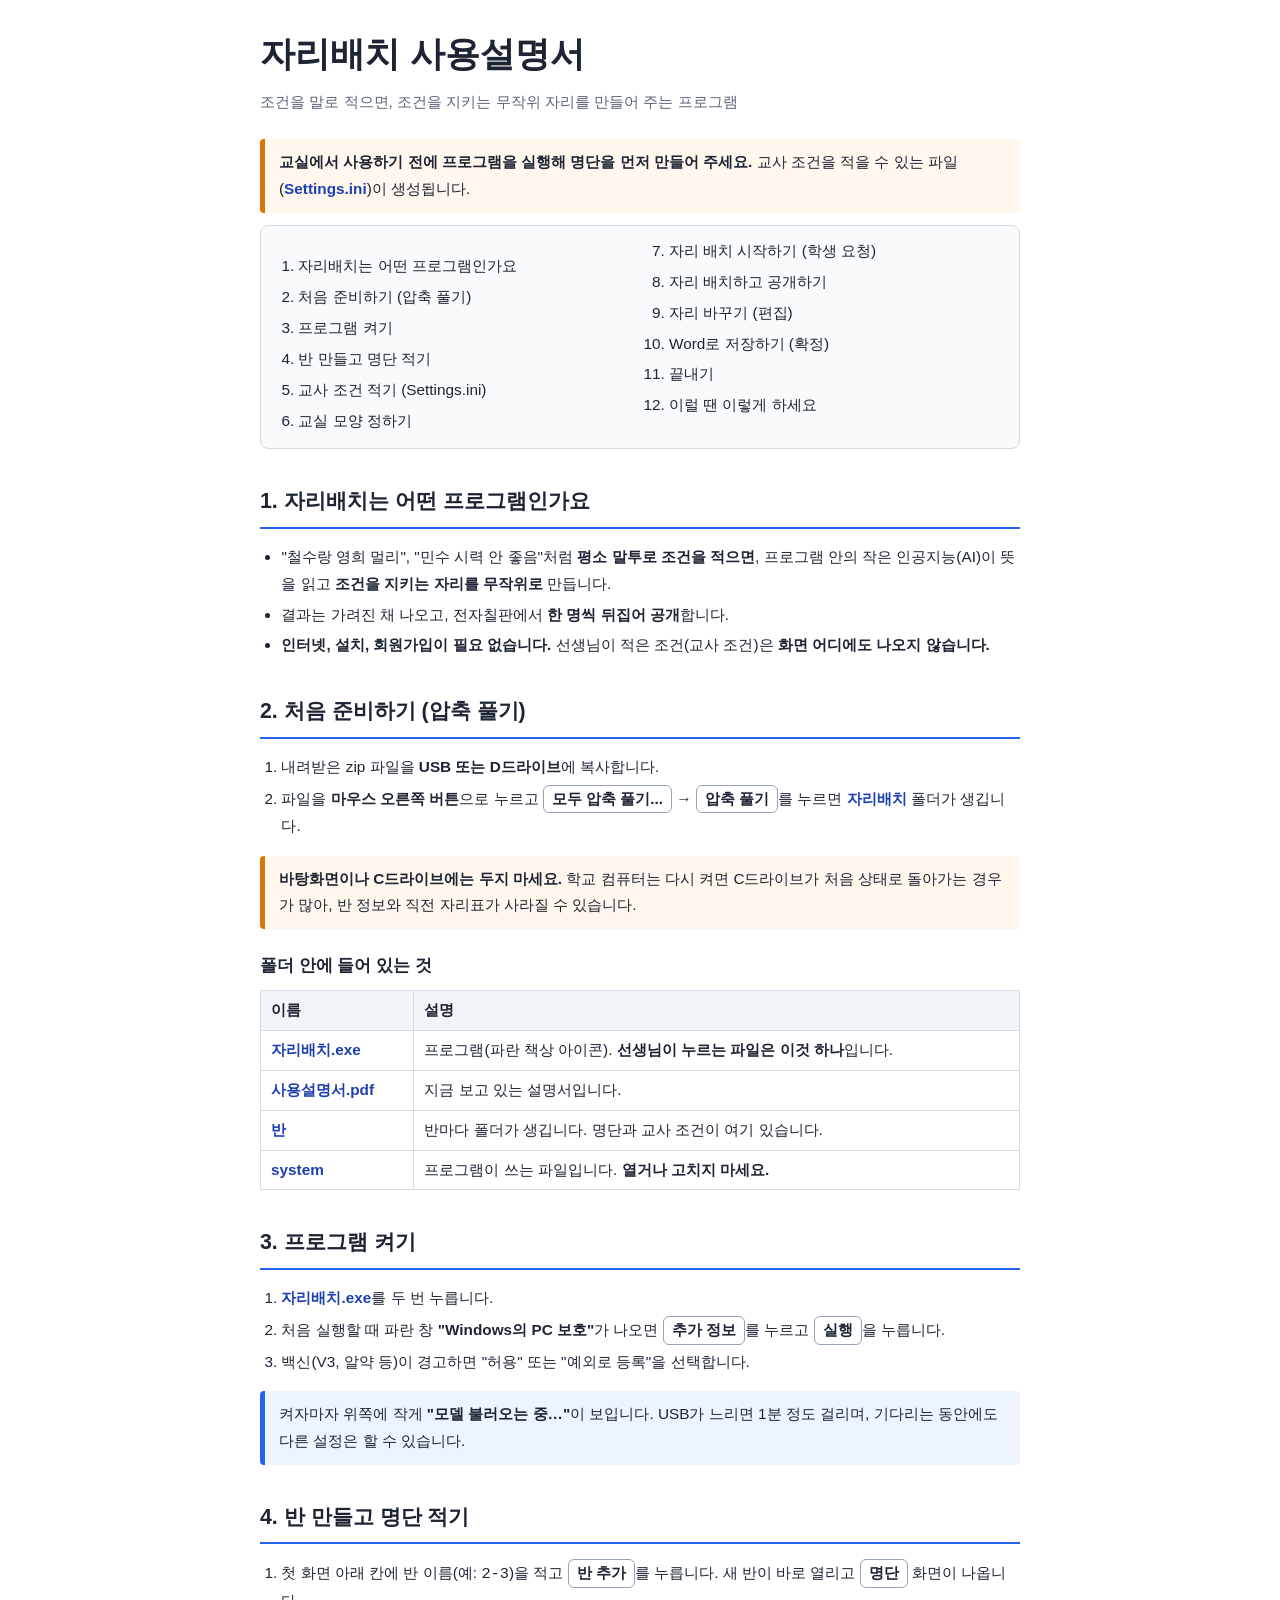
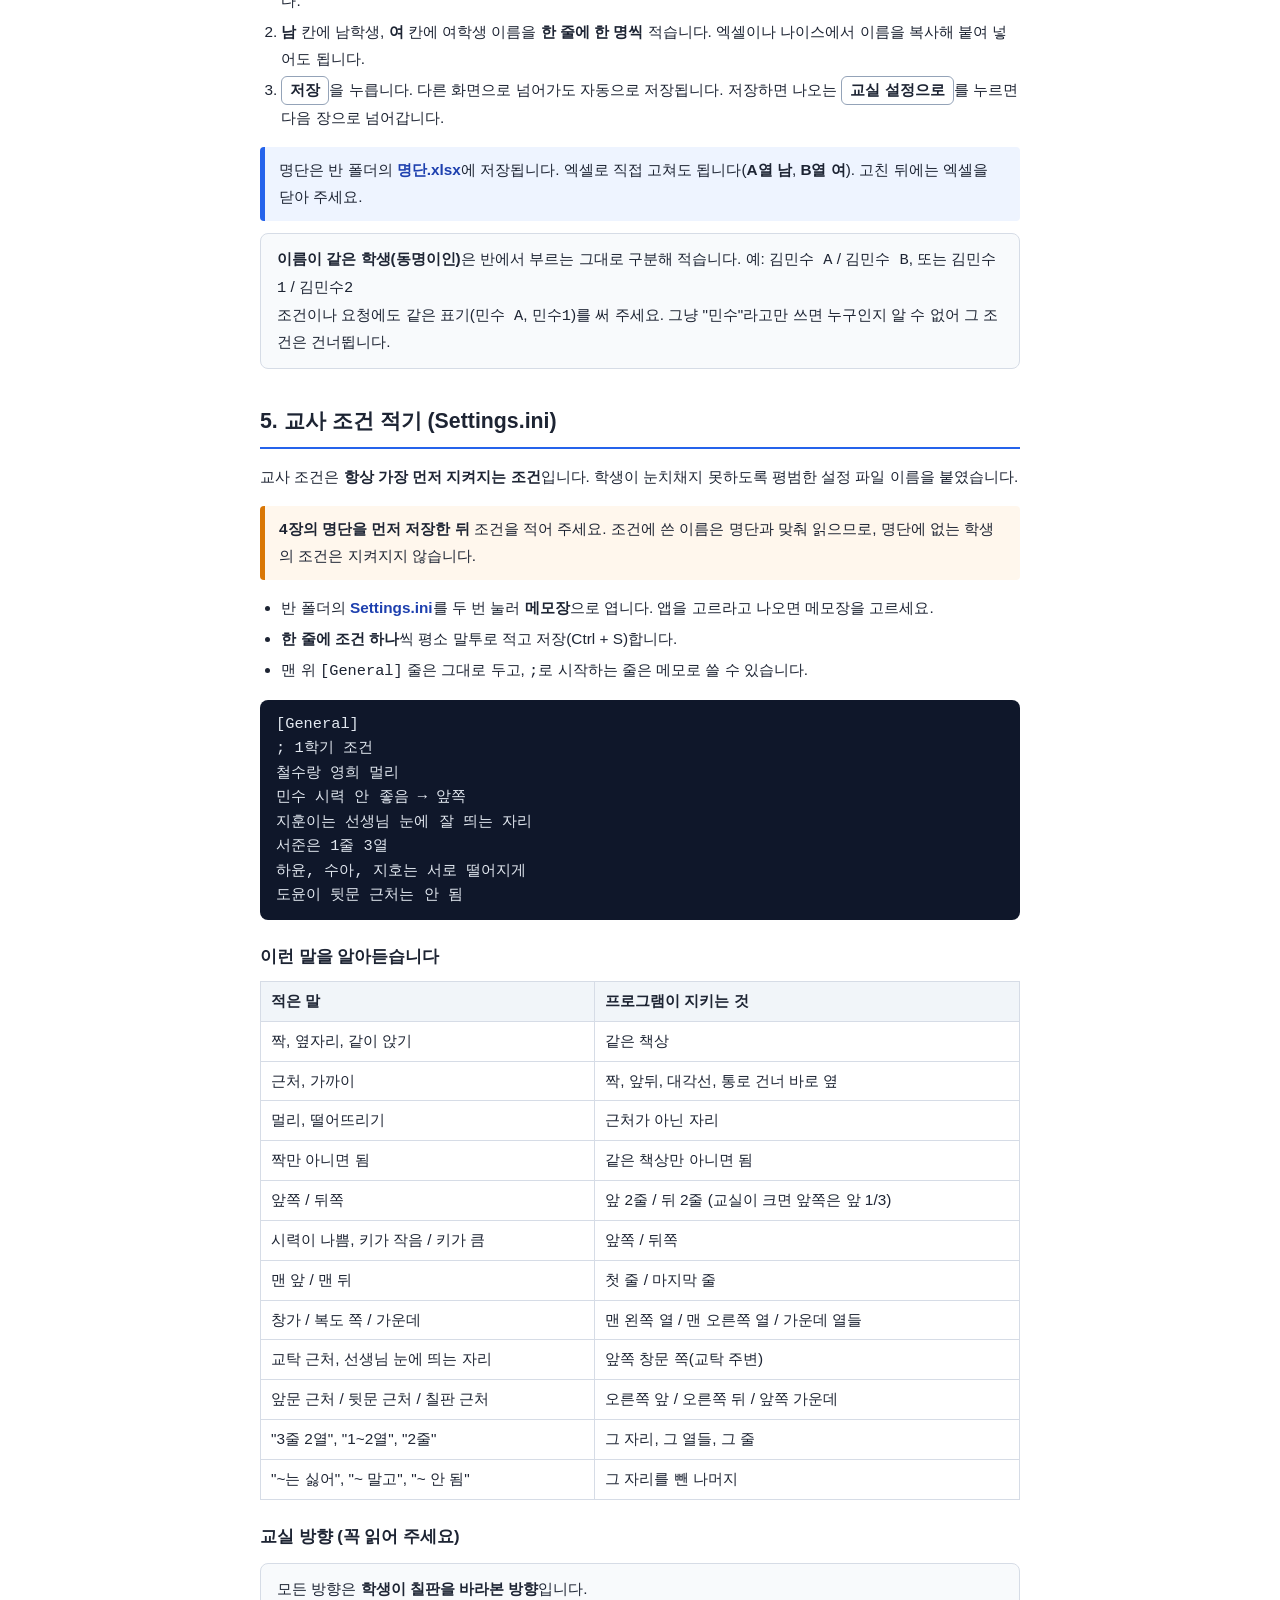
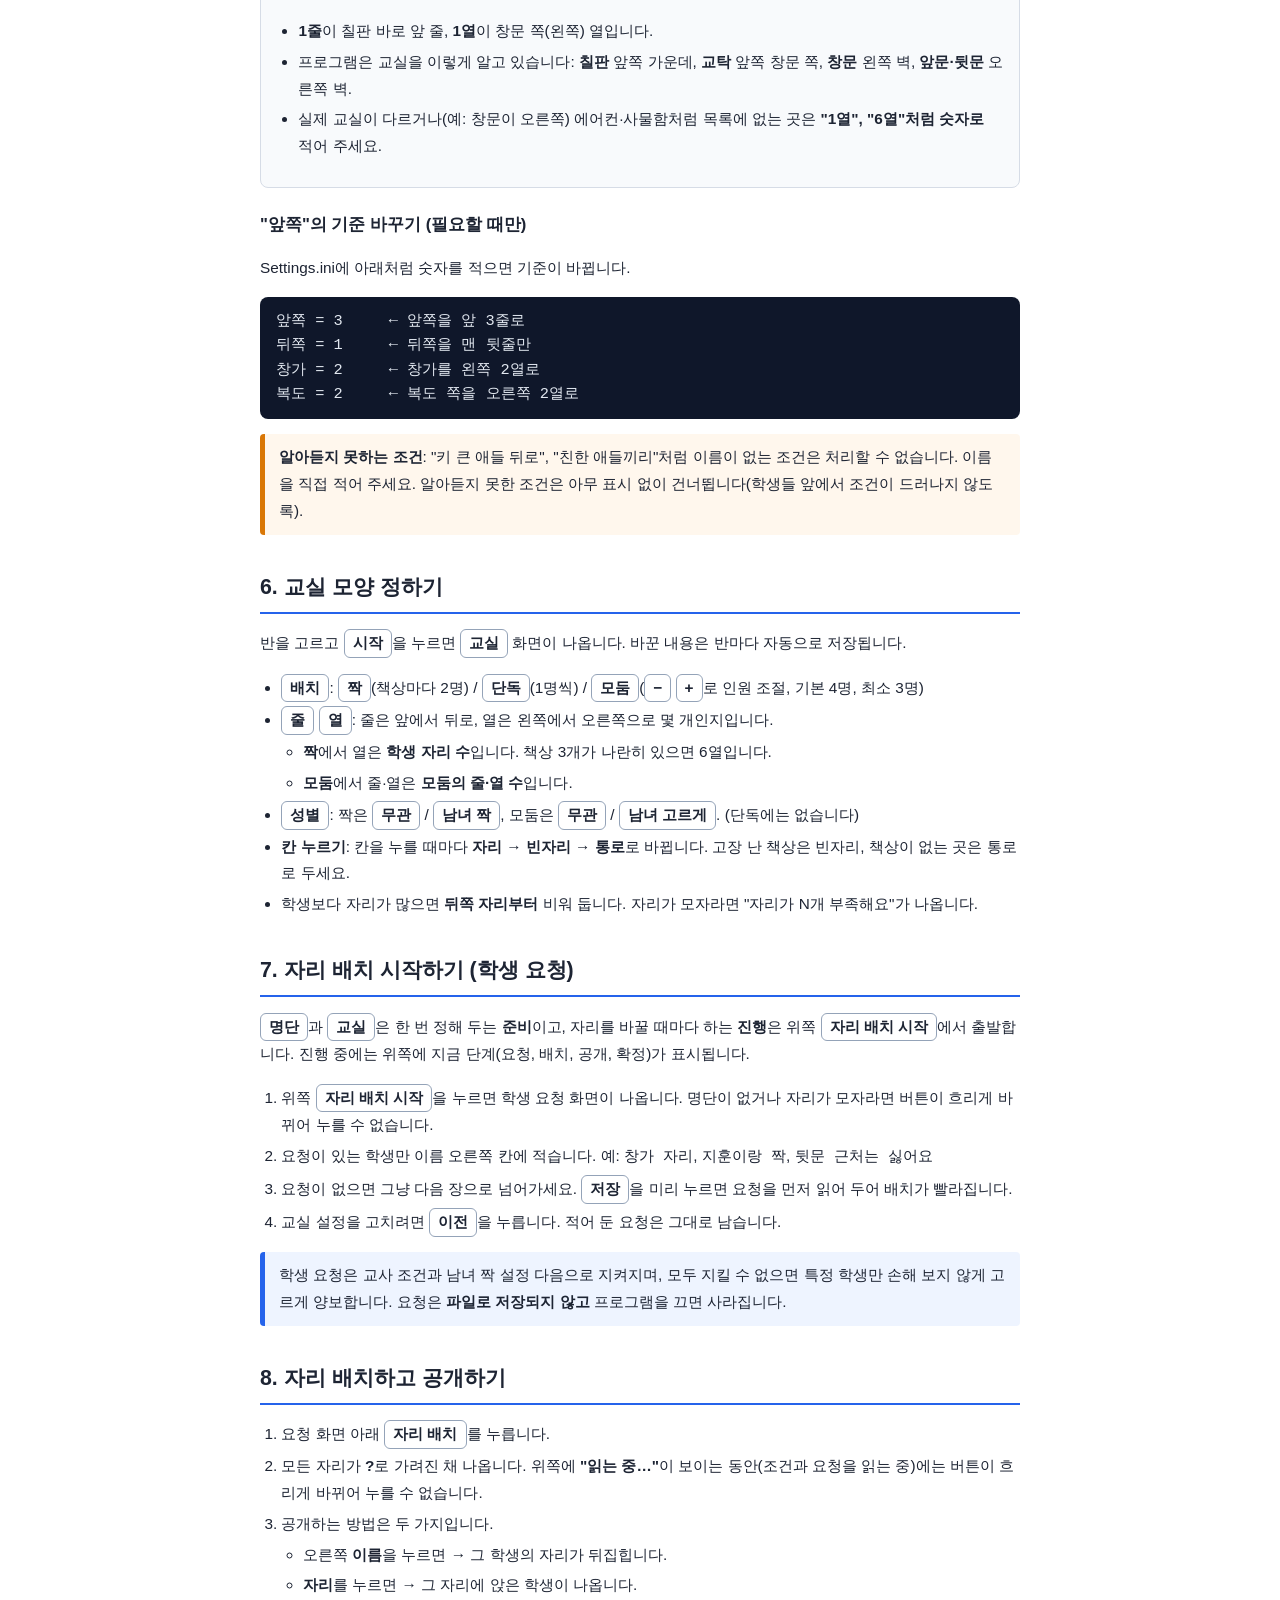
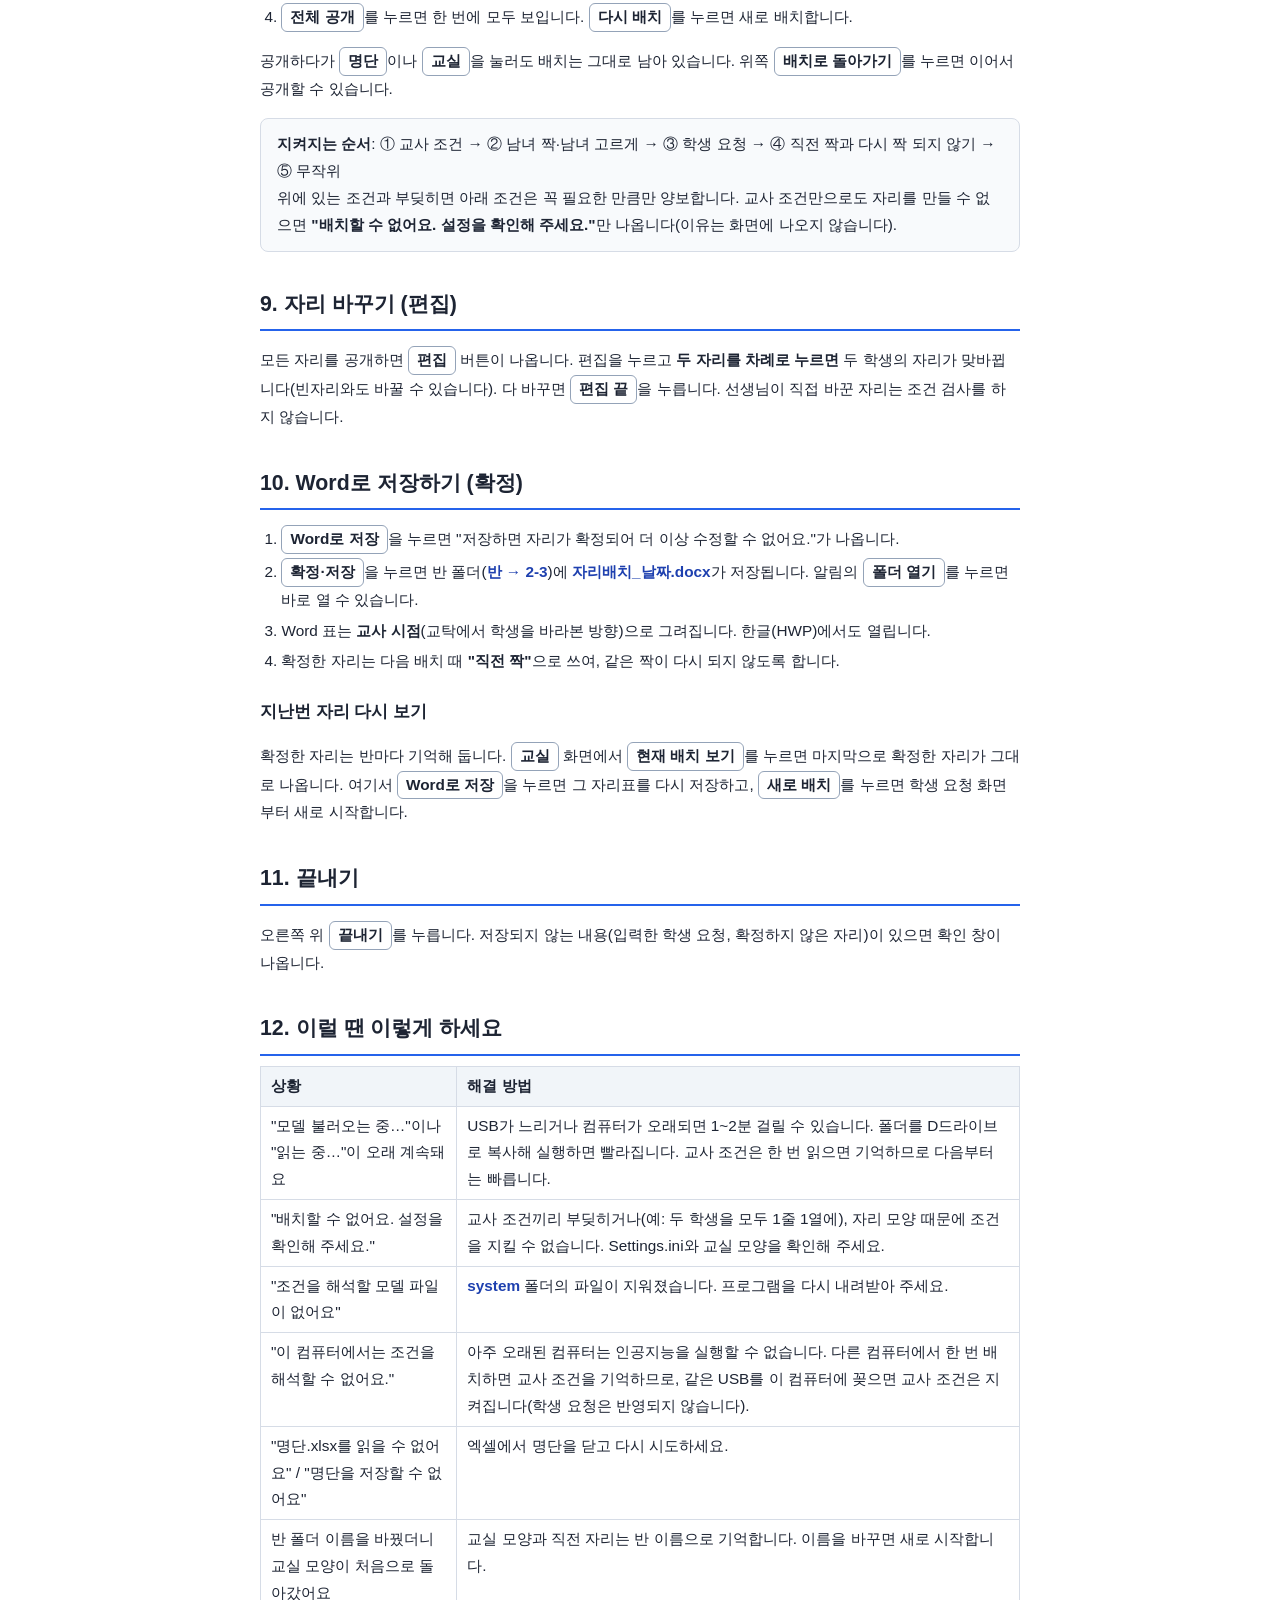
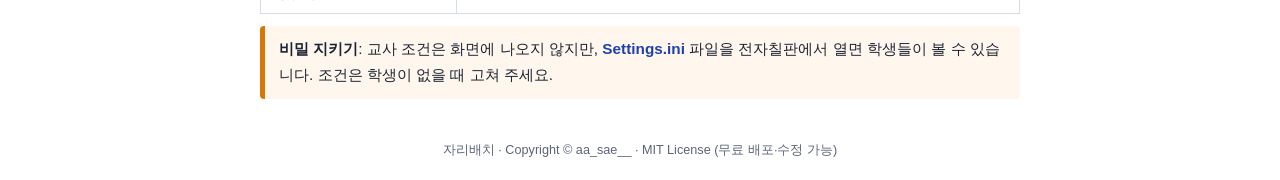
==== docs/manual/사용설명서.html @ ce1bb710 "설명서: 맨 앞 안내를 "사용 전에 명단을 먼저 만들어 Settings.ini를 생성"으로 수정 Co-Authored-By: Claude Opus 5.5 <noreply@anthr" ====
<!doctype html>
<html lang="ko">
<head>
<meta charset="utf-8">
<title>자리배치 사용설명서</title>
<style>
  @page { size: A4; margin: 18mm 16mm; }
  body { font-family: "Malgun Gothic", "맑은 고딕", "Noto Sans KR", sans-serif; color: #1d2433; line-height: 1.75; font-size: 11.5pt; max-width: 760px; margin: 0 auto; padding: 24px; }
  h1 { font-size: 26pt; margin: 0 0 4px; }
  h2 { font-size: 16pt; margin: 34px 0 10px; padding-bottom: 6px; border-bottom: 2px solid #2563eb; break-after: avoid; }
  h3 { font-size: 12.5pt; margin: 22px 0 6px; break-after: avoid; }
  .sub { color: #5b6578; margin: 0 0 24px; }
  ol, ul { padding-left: 1.4em; }
  li { margin: 4px 0; }
  .box { border: 1px solid #d6dce6; border-radius: 8px; padding: 12px 16px; margin: 12px 0; background: #f8fafc; break-inside: avoid; }
  .tip { border-left: 5px solid #2563eb; background: #eef4ff; padding: 10px 14px; border-radius: 4px; margin: 12px 0; break-inside: avoid; }
  .warn { border-left: 5px solid #d97706; background: #fff7ed; padding: 10px 14px; border-radius: 4px; margin: 12px 0; break-inside: avoid; }
  .btn { display: inline-block; border: 1.5px solid #94a3b8; border-radius: 6px; padding: 0 8px; font-weight: 700; background: #fff; white-space: nowrap; }
  .file { font-weight: 700; color: #1e40af; white-space: nowrap; }
  code, pre { font-family: Consolas, "D2Coding", monospace; }
  pre { background: #0f172a; color: #e2e8f0; padding: 12px 16px; border-radius: 8px; line-height: 1.6; white-space: pre-wrap; break-inside: avoid; }
  table { border-collapse: collapse; width: 100%; margin: 10px 0; break-inside: avoid; }
  th, td { border: 1px solid #d6dce6; padding: 6px 10px; text-align: left; vertical-align: top; }
  th { background: #f1f5f9; }
  .toc { columns: 2; }
  .page-break { break-before: page; }
  footer { margin-top: 40px; color: #5b6578; font-size: 9.5pt; text-align: center; }
</style>
</head>
<body>

<h1>자리배치 사용설명서</h1>
<p class="sub">조건을 말로 적으면, 조건을 지키는 무작위 자리를 만들어 주는 프로그램</p>

<div class="warn">
  <b>교실에서 사용하기 전에 프로그램을 실행해 명단을 먼저 만들어 주세요.</b> 교사 조건을 적을 수 있는 파일(<span class="file">Settings.ini</span>)이 생성됩니다.
</div>

<div class="box toc">
  <ol>
    <li>자리배치는 어떤 프로그램인가요</li>
    <li>처음 준비하기 (압축 풀기)</li>
    <li>프로그램 켜기</li>
    <li>반 만들고 명단 적기</li>
    <li>교사 조건 적기 (Settings.ini)</li>
    <li>교실 모양 정하기</li>
    <li>자리 배치 시작하기 (학생 요청)</li>
    <li>자리 배치하고 공개하기</li>
    <li>자리 바꾸기 (편집)</li>
    <li>Word로 저장하기 (확정)</li>
    <li>끝내기</li>
    <li>이럴 땐 이렇게 하세요</li>
  </ol>
</div>

<h2>1. 자리배치는 어떤 프로그램인가요</h2>
<ul>
  <li>"철수랑 영희 멀리", "민수 시력 안 좋음"처럼 <b>평소 말투로 조건을 적으면</b>, 프로그램 안의 작은 인공지능(AI)이 뜻을 읽고 <b>조건을 지키는 자리를 무작위로</b> 만듭니다.</li>
  <li>결과는 가려진 채 나오고, 전자칠판에서 <b>한 명씩 뒤집어 공개</b>합니다.</li>
  <li><b>인터넷, 설치, 회원가입이 필요 없습니다.</b> 선생님이 적은 조건(교사 조건)은 <b>화면 어디에도 나오지 않습니다.</b></li>
</ul>

<h2>2. 처음 준비하기 (압축 풀기)</h2>
<ol>
  <li>내려받은 zip 파일을 <b>USB 또는 D드라이브</b>에 복사합니다.</li>
  <li>파일을 <b>마우스 오른쪽 버튼</b>으로 누르고 <span class="btn">모두 압축 풀기...</span> → <span class="btn">압축 풀기</span>를 누르면 <span class="file">자리배치</span> 폴더가 생깁니다.</li>
</ol>

<div class="warn">
  <b>바탕화면이나 C드라이브에는 두지 마세요.</b> 학교 컴퓨터는 다시 켜면 C드라이브가 처음 상태로 돌아가는 경우가 많아, 반 정보와 직전 자리표가 사라질 수 있습니다.
</div>

<h3>폴더 안에 들어 있는 것</h3>
<table>
  <tr><th>이름</th><th>설명</th></tr>
  <tr><td class="file">자리배치.exe</td><td>프로그램(파란 책상 아이콘). <b>선생님이 누르는 파일은 이것 하나</b>입니다.</td></tr>
  <tr><td class="file">사용설명서.pdf</td><td>지금 보고 있는 설명서입니다.</td></tr>
  <tr><td class="file">반</td><td>반마다 폴더가 생깁니다. 명단과 교사 조건이 여기 있습니다.</td></tr>
  <tr><td class="file">system</td><td>프로그램이 쓰는 파일입니다. <b>열거나 고치지 마세요.</b></td></tr>
</table>

<h2>3. 프로그램 켜기</h2>
<ol>
  <li><span class="file">자리배치.exe</span>를 두 번 누릅니다.</li>
  <li>처음 실행할 때 파란 창 <b>"Windows의 PC 보호"</b>가 나오면 <span class="btn">추가 정보</span>를 누르고 <span class="btn">실행</span>을 누릅니다.</li>
  <li>백신(V3, 알약 등)이 경고하면 "허용" 또는 "예외로 등록"을 선택합니다.</li>
</ol>
<div class="tip">
  켜자마자 위쪽에 작게 <b>"모델 불러오는 중…"</b>이 보입니다. USB가 느리면 1분 정도 걸리며, 기다리는 동안에도 다른 설정은 할 수 있습니다.
</div>

<h2>4. 반 만들고 명단 적기</h2>
<ol>
  <li>첫 화면 아래 칸에 반 이름(예: <code>2-3</code>)을 적고 <span class="btn">반 추가</span>를 누릅니다. 새 반이 바로 열리고 <span class="btn">명단</span> 화면이 나옵니다.</li>
  <li><b>남</b> 칸에 남학생, <b>여</b> 칸에 여학생 이름을 <b>한 줄에 한 명씩</b> 적습니다. 엑셀이나 나이스에서 이름을 복사해 붙여 넣어도 됩니다.</li>
  <li><span class="btn">저장</span>을 누릅니다. 다른 화면으로 넘어가도 자동으로 저장됩니다. 저장하면 나오는 <span class="btn">교실 설정으로</span>를 누르면 다음 장으로 넘어갑니다.</li>
</ol>
<div class="tip">
  명단은 반 폴더의 <span class="file">명단.xlsx</span>에 저장됩니다. 엑셀로 직접 고쳐도 됩니다(<b>A열 남</b>, <b>B열 여</b>). 고친 뒤에는 엑셀을 닫아 주세요.
</div>
<div class="box">
  <b>이름이 같은 학생(동명이인)</b>은 반에서 부르는 그대로 구분해 적습니다. 예: <code>김민수 A</code> / <code>김민수 B</code>, 또는 <code>김민수1</code> / <code>김민수2</code><br>
  조건이나 요청에도 같은 표기(<code>민수 A</code>, <code>민수1</code>)를 써 주세요. 그냥 "민수"라고만 쓰면 누구인지 알 수 없어 그 조건은 건너뜁니다.
</div>

<h2 class="page-break">5. 교사 조건 적기 (Settings.ini)</h2>
<p>교사 조건은 <b>항상 가장 먼저 지켜지는 조건</b>입니다. 학생이 눈치채지 못하도록 평범한 설정 파일 이름을 붙였습니다.</p>
<div class="warn">
  <b>4장의 명단을 먼저 저장한 뒤</b> 조건을 적어 주세요. 조건에 쓴 이름은 명단과 맞춰 읽으므로, 명단에 없는 학생의 조건은 지켜지지 않습니다.
</div>
<ul>
  <li>반 폴더의 <span class="file">Settings.ini</span>를 두 번 눌러 <b>메모장</b>으로 엽니다. 앱을 고르라고 나오면 메모장을 고르세요.</li>
  <li><b>한 줄에 조건 하나</b>씩 평소 말투로 적고 저장(Ctrl + S)합니다.</li>
  <li>맨 위 <code>[General]</code> 줄은 그대로 두고, <code>;</code>로 시작하는 줄은 메모로 쓸 수 있습니다.</li>
</ul>
<pre>[General]
; 1학기 조건
철수랑 영희 멀리
민수 시력 안 좋음 → 앞쪽
지훈이는 선생님 눈에 잘 띄는 자리
서준은 1줄 3열
하윤, 수아, 지호는 서로 떨어지게
도윤이 뒷문 근처는 안 됨</pre>

<h3>이런 말을 알아듣습니다</h3>
<table>
  <tr><th>적은 말</th><th>프로그램이 지키는 것</th></tr>
  <tr><td>짝, 옆자리, 같이 앉기</td><td>같은 책상</td></tr>
  <tr><td>근처, 가까이</td><td>짝, 앞뒤, 대각선, 통로 건너 바로 옆</td></tr>
  <tr><td>멀리, 떨어뜨리기</td><td>근처가 아닌 자리</td></tr>
  <tr><td>짝만 아니면 됨</td><td>같은 책상만 아니면 됨</td></tr>
  <tr><td>앞쪽 / 뒤쪽</td><td>앞 2줄 / 뒤 2줄 (교실이 크면 앞쪽은 앞 1/3)</td></tr>
  <tr><td>시력이 나쁨, 키가 작음 / 키가 큼</td><td>앞쪽 / 뒤쪽</td></tr>
  <tr><td>맨 앞 / 맨 뒤</td><td>첫 줄 / 마지막 줄</td></tr>
  <tr><td>창가 / 복도 쪽 / 가운데</td><td>맨 왼쪽 열 / 맨 오른쪽 열 / 가운데 열들</td></tr>
  <tr><td>교탁 근처, 선생님 눈에 띄는 자리</td><td>앞쪽 창문 쪽(교탁 주변)</td></tr>
  <tr><td>앞문 근처 / 뒷문 근처 / 칠판 근처</td><td>오른쪽 앞 / 오른쪽 뒤 / 앞쪽 가운데</td></tr>
  <tr><td>"3줄 2열", "1~2열", "2줄"</td><td>그 자리, 그 열들, 그 줄</td></tr>
  <tr><td>"~는 싫어", "~ 말고", "~ 안 됨"</td><td>그 자리를 뺀 나머지</td></tr>
</table>

<h3>교실 방향 (꼭 읽어 주세요)</h3>
<div class="box">
  모든 방향은 <b>학생이 칠판을 바라본 방향</b>입니다.
  <ul>
    <li><b>1줄</b>이 칠판 바로 앞 줄, <b>1열</b>이 창문 쪽(왼쪽) 열입니다.</li>
    <li>프로그램은 교실을 이렇게 알고 있습니다: <b>칠판</b> 앞쪽 가운데, <b>교탁</b> 앞쪽 창문 쪽, <b>창문</b> 왼쪽 벽, <b>앞문·뒷문</b> 오른쪽 벽.</li>
    <li>실제 교실이 다르거나(예: 창문이 오른쪽) 에어컨·사물함처럼 목록에 없는 곳은 <b>"1열", "6열"처럼 숫자로</b> 적어 주세요.</li>
  </ul>
</div>

<h3>"앞쪽"의 기준 바꾸기 (필요할 때만)</h3>
<p>Settings.ini에 아래처럼 숫자를 적으면 기준이 바뀝니다.</p>
<pre>앞쪽 = 3     ← 앞쪽을 앞 3줄로
뒤쪽 = 1     ← 뒤쪽을 맨 뒷줄만
창가 = 2     ← 창가를 왼쪽 2열로
복도 = 2     ← 복도 쪽을 오른쪽 2열로</pre>

<div class="warn">
  <b>알아듣지 못하는 조건</b>: "키 큰 애들 뒤로", "친한 애들끼리"처럼 이름이 없는 조건은 처리할 수 없습니다. 이름을 직접 적어 주세요.
  알아듣지 못한 조건은 아무 표시 없이 건너뜁니다(학생들 앞에서 조건이 드러나지 않도록).
</div>

<h2>6. 교실 모양 정하기</h2>
<p>반을 고르고 <span class="btn">시작</span>을 누르면 <span class="btn">교실</span> 화면이 나옵니다. 바꾼 내용은 반마다 자동으로 저장됩니다.</p>
<ul>
  <li><span class="btn">배치</span>: <span class="btn">짝</span>(책상마다 2명) / <span class="btn">단독</span>(1명씩) / <span class="btn">모둠</span>(<span class="btn">−</span> <span class="btn">+</span>로 인원 조절, 기본 4명, 최소 3명)</li>
  <li><span class="btn">줄</span> <span class="btn">열</span>: 줄은 앞에서 뒤로, 열은 왼쪽에서 오른쪽으로 몇 개인지입니다.
    <ul>
      <li><b>짝</b>에서 열은 <b>학생 자리 수</b>입니다. 책상 3개가 나란히 있으면 6열입니다.</li>
      <li><b>모둠</b>에서 줄·열은 <b>모둠의 줄·열 수</b>입니다.</li>
    </ul>
  </li>
  <li><span class="btn">성별</span>: 짝은 <span class="btn">무관</span> / <span class="btn">남녀 짝</span>, 모둠은 <span class="btn">무관</span> / <span class="btn">남녀 고르게</span>. (단독에는 없습니다)</li>
  <li><b>칸 누르기</b>: 칸을 누를 때마다 <b>자리 → 빈자리 → 통로</b>로 바뀝니다. 고장 난 책상은 빈자리, 책상이 없는 곳은 통로로 두세요.</li>
  <li>학생보다 자리가 많으면 <b>뒤쪽 자리부터</b> 비워 둡니다. 자리가 모자라면 "자리가 N개 부족해요"가 나옵니다.</li>
</ul>

<h2>7. 자리 배치 시작하기 (학생 요청)</h2>
<p><span class="btn">명단</span>과 <span class="btn">교실</span>은 한 번 정해 두는 <b>준비</b>이고, 자리를 바꿀 때마다 하는 <b>진행</b>은 위쪽 <span class="btn">자리 배치 시작</span>에서 출발합니다. 진행 중에는 위쪽에 지금 단계(요청, 배치, 공개, 확정)가 표시됩니다.</p>
<ol>
  <li>위쪽 <span class="btn">자리 배치 시작</span>을 누르면 학생 요청 화면이 나옵니다. 명단이 없거나 자리가 모자라면 버튼이 흐리게 바뀌어 누를 수 없습니다.</li>
  <li>요청이 있는 학생만 이름 오른쪽 칸에 적습니다. 예: <code>창가 자리</code>, <code>지훈이랑 짝</code>, <code>뒷문 근처는 싫어요</code></li>
  <li>요청이 없으면 그냥 다음 장으로 넘어가세요. <span class="btn">저장</span>을 미리 누르면 요청을 먼저 읽어 두어 배치가 빨라집니다.</li>
  <li>교실 설정을 고치려면 <span class="btn">이전</span>을 누릅니다. 적어 둔 요청은 그대로 남습니다.</li>
</ol>
<div class="tip">
  학생 요청은 교사 조건과 남녀 짝 설정 다음으로 지켜지며, 모두 지킬 수 없으면 특정 학생만 손해 보지 않게 고르게 양보합니다.
  요청은 <b>파일로 저장되지 않고</b> 프로그램을 끄면 사라집니다.
</div>

<h2>8. 자리 배치하고 공개하기</h2>
<ol>
  <li>요청 화면 아래 <span class="btn">자리 배치</span>를 누릅니다.</li>
  <li>모든 자리가 <b>?</b>로 가려진 채 나옵니다. 위쪽에 <b>"읽는 중…"</b>이 보이는 동안(조건과 요청을 읽는 중)에는 버튼이 흐리게 바뀌어 누를 수 없습니다.</li>
  <li>공개하는 방법은 두 가지입니다.
    <ul>
      <li>오른쪽 <b>이름</b>을 누르면 → 그 학생의 자리가 뒤집힙니다.</li>
      <li><b>자리</b>를 누르면 → 그 자리에 앉은 학생이 나옵니다.</li>
    </ul>
  </li>
  <li><span class="btn">전체 공개</span>를 누르면 한 번에 모두 보입니다. <span class="btn">다시 배치</span>를 누르면 새로 배치합니다.</li>
</ol>
<p>공개하다가 <span class="btn">명단</span>이나 <span class="btn">교실</span>을 눌러도 배치는 그대로 남아 있습니다. 위쪽 <span class="btn">배치로 돌아가기</span>를 누르면 이어서 공개할 수 있습니다.</p>
<div class="box">
  <b>지켜지는 순서</b>: ① 교사 조건 → ② 남녀 짝·남녀 고르게 → ③ 학생 요청 → ④ 직전 짝과 다시 짝 되지 않기 → ⑤ 무작위<br>
  위에 있는 조건과 부딪히면 아래 조건은 꼭 필요한 만큼만 양보합니다.
  교사 조건만으로도 자리를 만들 수 없으면 <b>"배치할 수 없어요. 설정을 확인해 주세요."</b>만 나옵니다(이유는 화면에 나오지 않습니다).
</div>

<h2>9. 자리 바꾸기 (편집)</h2>
<p>모든 자리를 공개하면 <span class="btn">편집</span> 버튼이 나옵니다. 편집을 누르고 <b>두 자리를 차례로 누르면</b> 두 학생의 자리가 맞바뀝니다(빈자리와도 바꿀 수 있습니다). 다 바꾸면 <span class="btn">편집 끝</span>을 누릅니다.
선생님이 직접 바꾼 자리는 조건 검사를 하지 않습니다.</p>

<h2>10. Word로 저장하기 (확정)</h2>
<ol>
  <li><span class="btn">Word로 저장</span>을 누르면 "저장하면 자리가 확정되어 더 이상 수정할 수 없어요."가 나옵니다.</li>
  <li><span class="btn">확정·저장</span>을 누르면 반 폴더(<span class="file">반 → 2-3</span>)에 <span class="file">자리배치_날짜.docx</span>가 저장됩니다. 알림의 <span class="btn">폴더 열기</span>를 누르면 바로 열 수 있습니다.</li>
  <li>Word 표는 <b>교사 시점</b>(교탁에서 학생을 바라본 방향)으로 그려집니다. 한글(HWP)에서도 열립니다.</li>
  <li>확정한 자리는 다음 배치 때 <b>"직전 짝"</b>으로 쓰여, 같은 짝이 다시 되지 않도록 합니다.</li>
</ol>

<h3>지난번 자리 다시 보기</h3>
<p>확정한 자리는 반마다 기억해 둡니다. <span class="btn">교실</span> 화면에서 <span class="btn">현재 배치 보기</span>를 누르면 마지막으로 확정한 자리가 그대로 나옵니다. 여기서 <span class="btn">Word로 저장</span>을 누르면 그 자리표를 다시 저장하고, <span class="btn">새로 배치</span>를 누르면 학생 요청 화면부터 새로 시작합니다.</p>

<h2>11. 끝내기</h2>
<p>오른쪽 위 <span class="btn">끝내기</span>를 누릅니다. 저장되지 않는 내용(입력한 학생 요청, 확정하지 않은 자리)이 있으면 확인 창이 나옵니다.</p>

<h2>12. 이럴 땐 이렇게 하세요</h2>
<table>
  <tr><th>상황</th><th>해결 방법</th></tr>
  <tr><td>"모델 불러오는 중…"이나 "읽는 중…"이 오래 계속돼요</td><td>USB가 느리거나 컴퓨터가 오래되면 1~2분 걸릴 수 있습니다. 폴더를 D드라이브로 복사해 실행하면 빨라집니다. 교사 조건은 한 번 읽으면 기억하므로 다음부터는 빠릅니다.</td></tr>
  <tr><td>"배치할 수 없어요. 설정을 확인해 주세요."</td><td>교사 조건끼리 부딪히거나(예: 두 학생을 모두 1줄 1열에), 자리 모양 때문에 조건을 지킬 수 없습니다. Settings.ini와 교실 모양을 확인해 주세요.</td></tr>
  <tr><td>"조건을 해석할 모델 파일이 없어요"</td><td><span class="file">system</span> 폴더의 파일이 지워졌습니다. 프로그램을 다시 내려받아 주세요.</td></tr>
  <tr><td>"이 컴퓨터에서는 조건을 해석할 수 없어요."</td><td>아주 오래된 컴퓨터는 인공지능을 실행할 수 없습니다. 다른 컴퓨터에서 한 번 배치하면 교사 조건을 기억하므로, 같은 USB를 이 컴퓨터에 꽂으면 교사 조건은 지켜집니다(학생 요청은 반영되지 않습니다).</td></tr>
  <tr><td>"명단.xlsx를 읽을 수 없어요" / "명단을 저장할 수 없어요"</td><td>엑셀에서 명단을 닫고 다시 시도하세요.</td></tr>
  <tr><td>반 폴더 이름을 바꿨더니 교실 모양이 처음으로 돌아갔어요</td><td>교실 모양과 직전 자리는 반 이름으로 기억합니다. 이름을 바꾸면 새로 시작합니다.</td></tr>
</table>

<div class="warn">
  <b>비밀 지키기</b>: 교사 조건은 화면에 나오지 않지만, <span class="file">Settings.ini</span> 파일을 전자칠판에서 열면 학생들이 볼 수 있습니다. 조건은 학생이 없을 때 고쳐 주세요.
</div>

<footer>자리배치 · Copyright © aa_sae__ · MIT License (무료 배포·수정 가능)</footer>
</body>
</html>
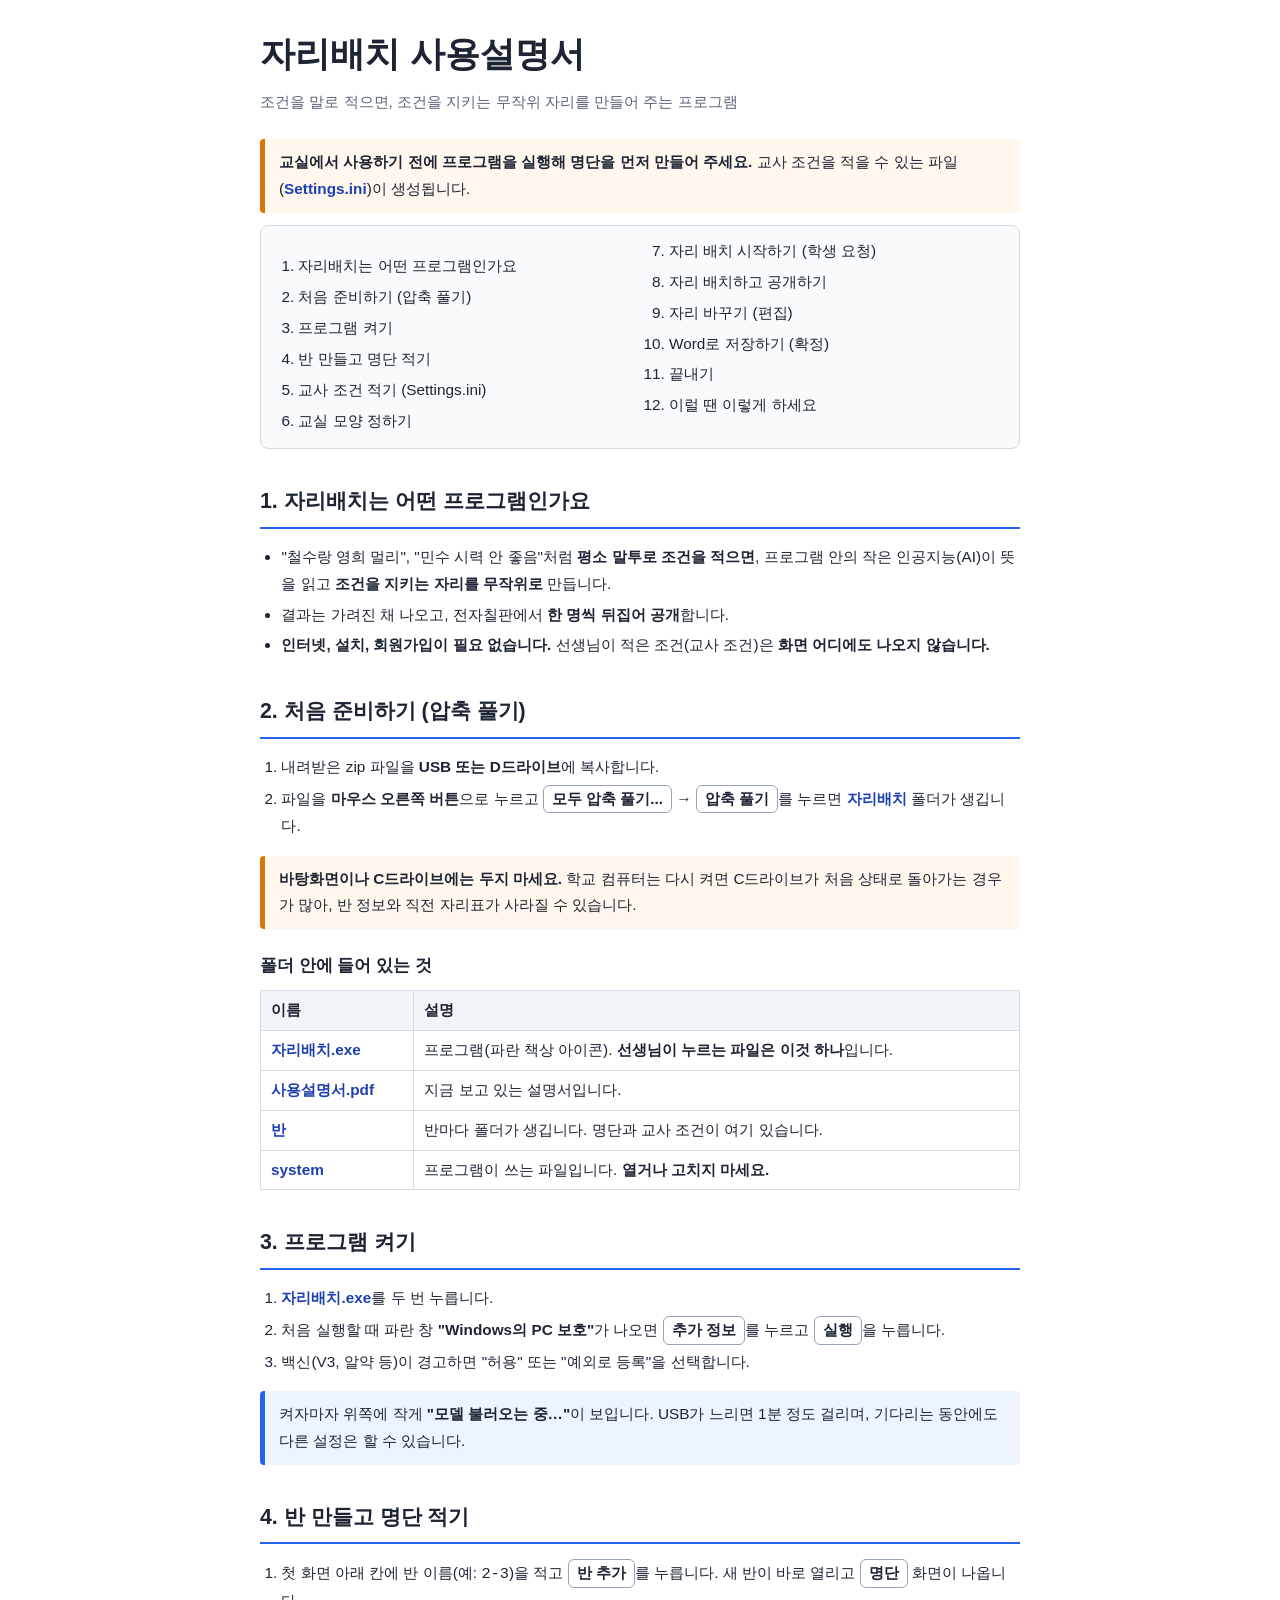
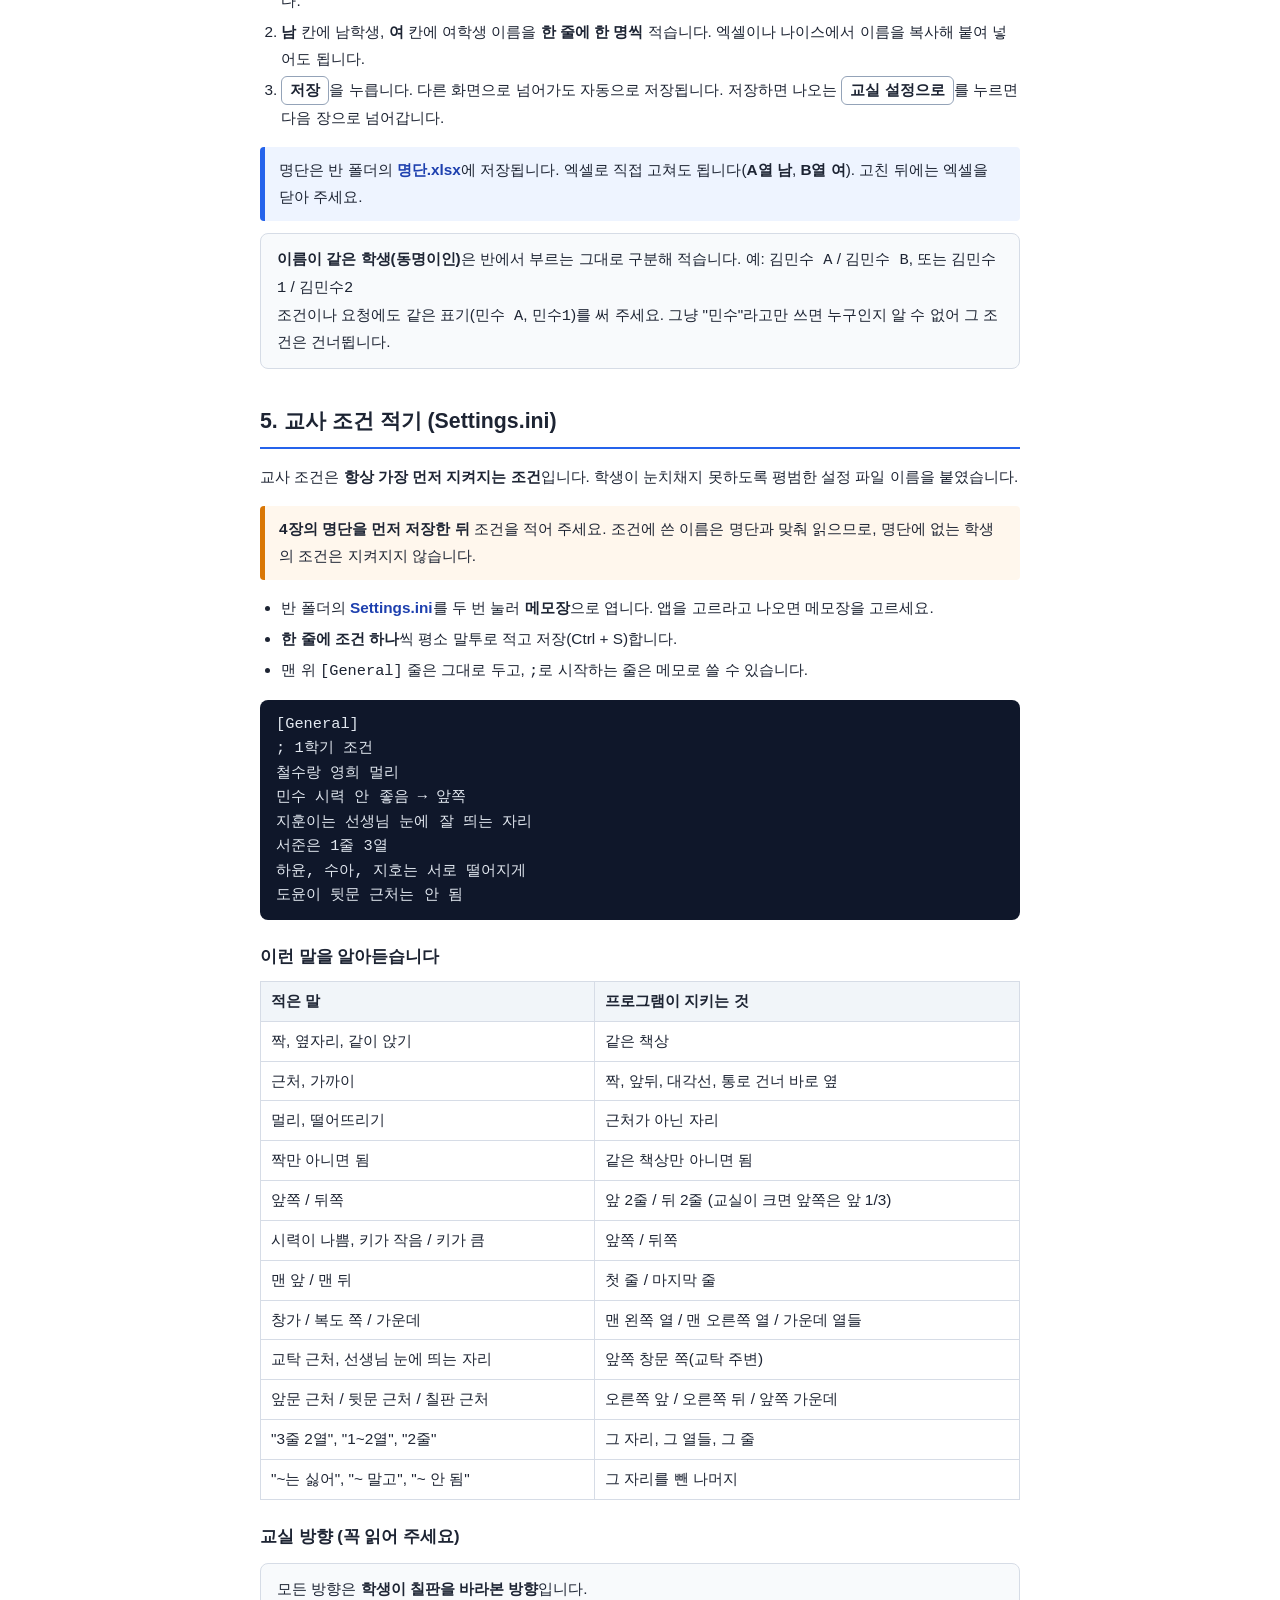
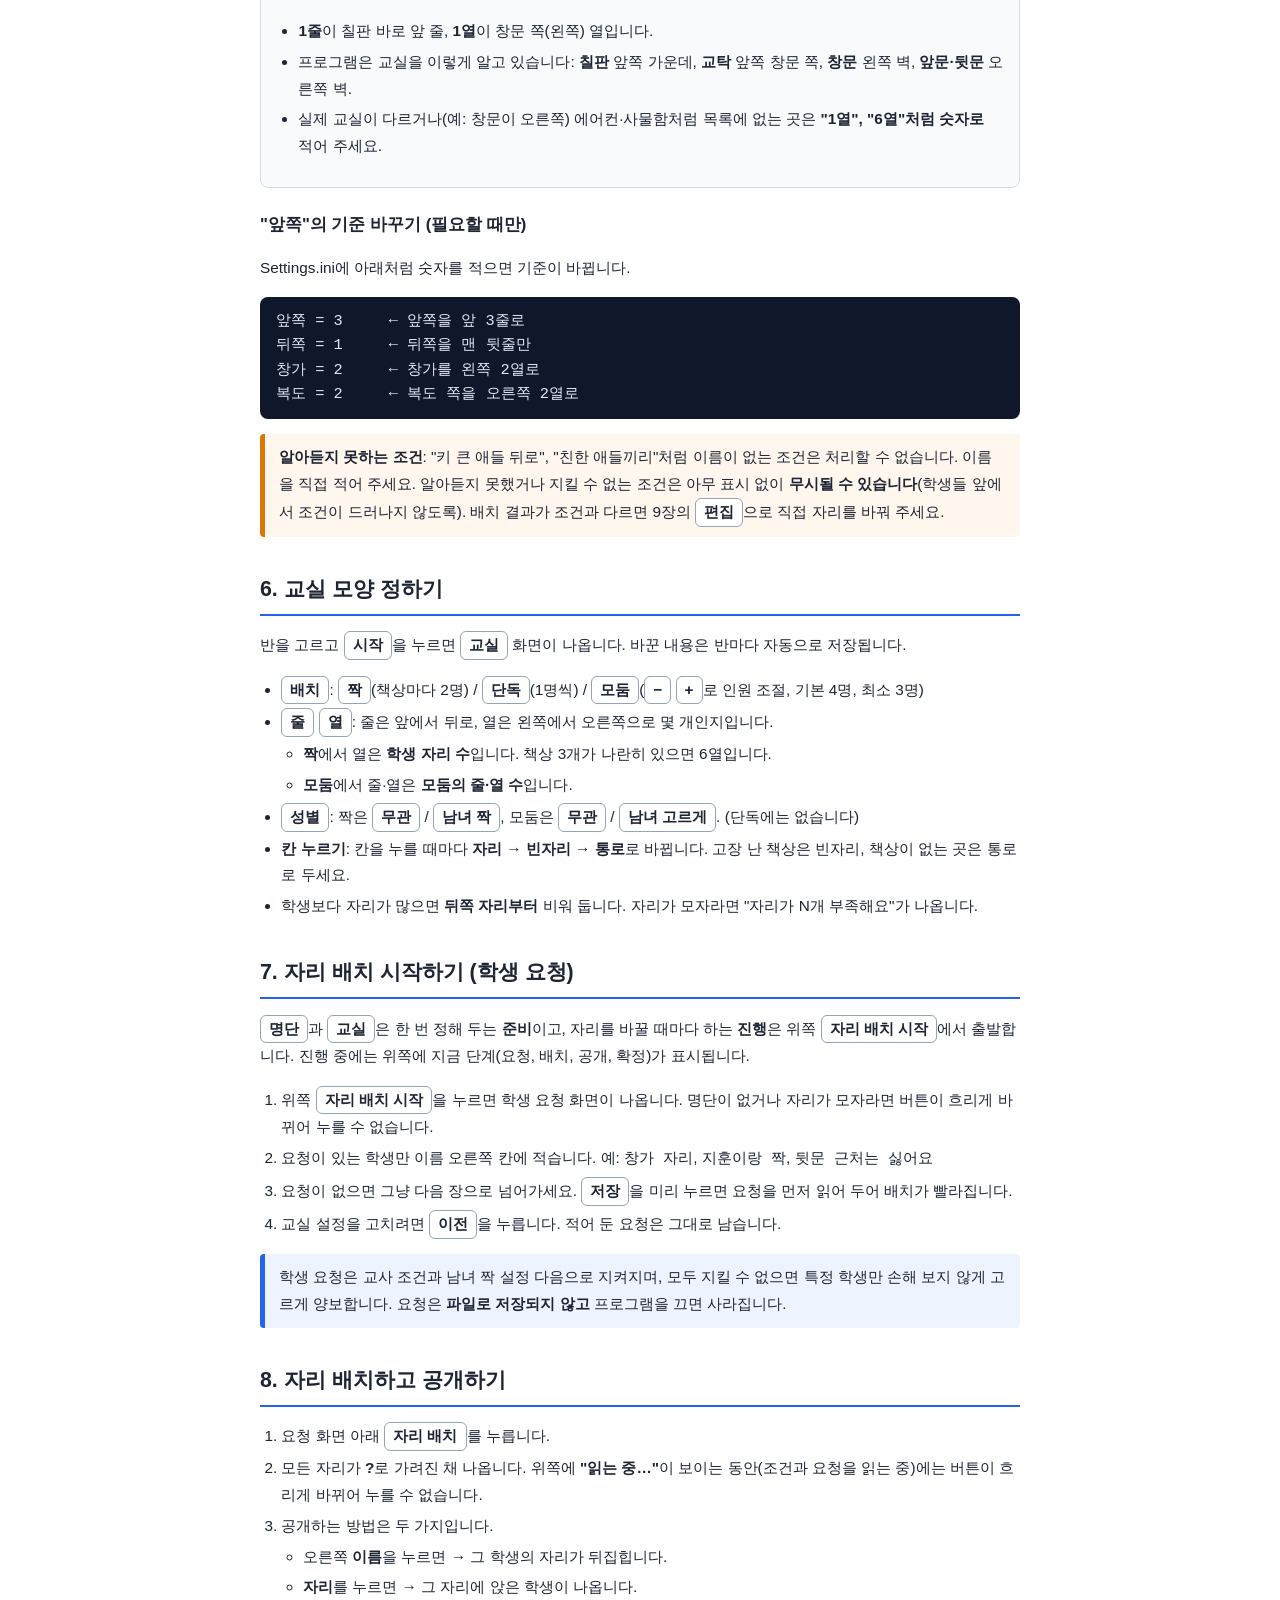
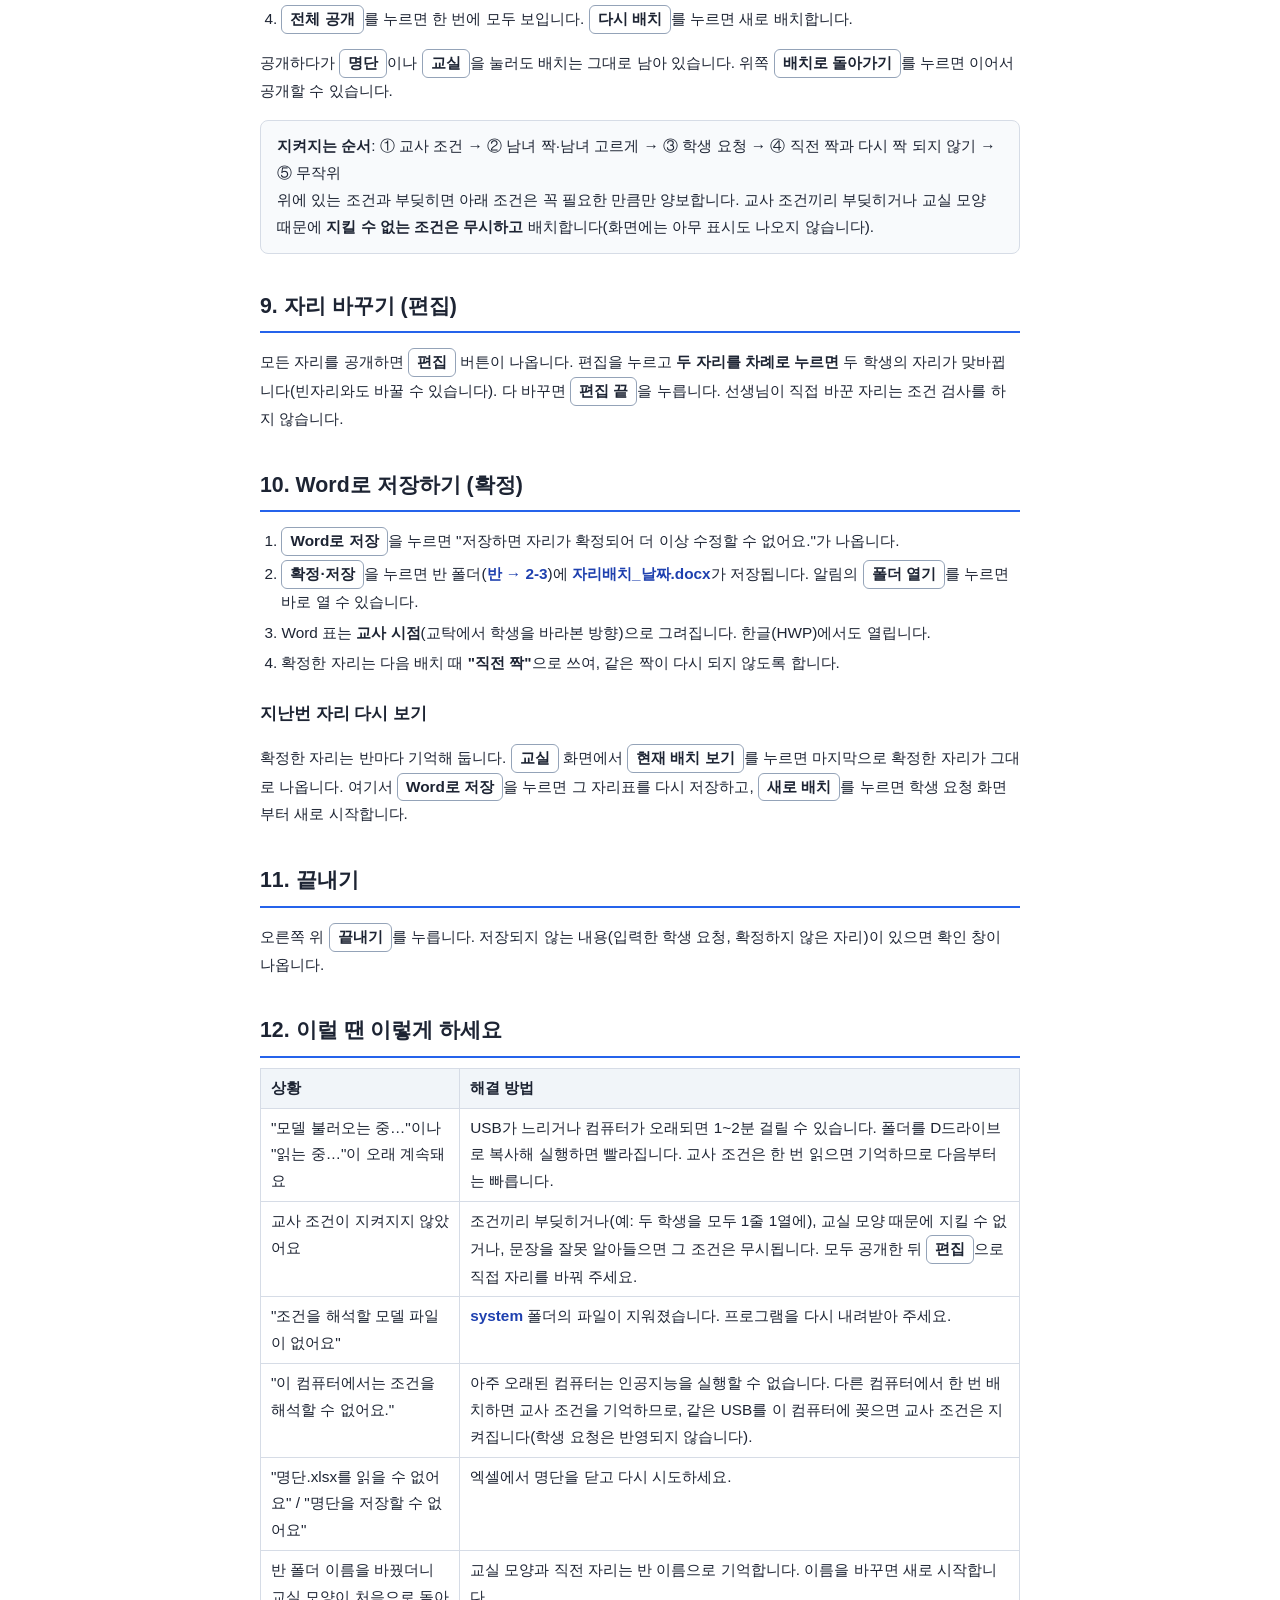
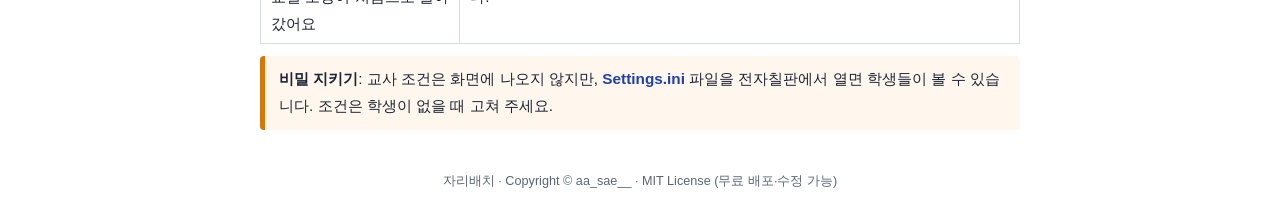
==== commit 5520692d: "지킬 수 없는 교사 조건은 배치를 막지 않고 무시 - 모든 교사 조건을 지키는 배치가 없으면 relax_teacher로 다시 풀어, 앉을 자리가 없는   조건은 빼고 나머지는 위반" ====
--- a/docs/manual/사용설명서.html
+++ b/docs/manual/사용설명서.html
@@ -158,7 +158,8 @@
 
 <div class="warn">
   <b>알아듣지 못하는 조건</b>: "키 큰 애들 뒤로", "친한 애들끼리"처럼 이름이 없는 조건은 처리할 수 없습니다. 이름을 직접 적어 주세요.
-  알아듣지 못한 조건은 아무 표시 없이 건너뜁니다(학생들 앞에서 조건이 드러나지 않도록).
+  알아듣지 못했거나 지킬 수 없는 조건은 아무 표시 없이 <b>무시될 수 있습니다</b>(학생들 앞에서 조건이 드러나지 않도록).
+  배치 결과가 조건과 다르면 9장의 <span class="btn">편집</span>으로 직접 자리를 바꿔 주세요.
 </div>
 
 <h2>6. 교실 모양 정하기</h2>
@@ -205,7 +206,7 @@
 <div class="box">
   <b>지켜지는 순서</b>: ① 교사 조건 → ② 남녀 짝·남녀 고르게 → ③ 학생 요청 → ④ 직전 짝과 다시 짝 되지 않기 → ⑤ 무작위<br>
   위에 있는 조건과 부딪히면 아래 조건은 꼭 필요한 만큼만 양보합니다.
-  교사 조건만으로도 자리를 만들 수 없으면 <b>"배치할 수 없어요. 설정을 확인해 주세요."</b>만 나옵니다(이유는 화면에 나오지 않습니다).
+  교사 조건끼리 부딪히거나 교실 모양 때문에 <b>지킬 수 없는 조건은 무시하고</b> 배치합니다(화면에는 아무 표시도 나오지 않습니다).
 </div>
 
 <h2>9. 자리 바꾸기 (편집)</h2>
@@ -230,7 +231,7 @@
 <table>
   <tr><th>상황</th><th>해결 방법</th></tr>
   <tr><td>"모델 불러오는 중…"이나 "읽는 중…"이 오래 계속돼요</td><td>USB가 느리거나 컴퓨터가 오래되면 1~2분 걸릴 수 있습니다. 폴더를 D드라이브로 복사해 실행하면 빨라집니다. 교사 조건은 한 번 읽으면 기억하므로 다음부터는 빠릅니다.</td></tr>
-  <tr><td>"배치할 수 없어요. 설정을 확인해 주세요."</td><td>교사 조건끼리 부딪히거나(예: 두 학생을 모두 1줄 1열에), 자리 모양 때문에 조건을 지킬 수 없습니다. Settings.ini와 교실 모양을 확인해 주세요.</td></tr>
+  <tr><td>교사 조건이 지켜지지 않았어요</td><td>조건끼리 부딪히거나(예: 두 학생을 모두 1줄 1열에), 교실 모양 때문에 지킬 수 없거나, 문장을 잘못 알아들으면 그 조건은 무시됩니다. 모두 공개한 뒤 <span class="btn">편집</span>으로 직접 자리를 바꿔 주세요.</td></tr>
   <tr><td>"조건을 해석할 모델 파일이 없어요"</td><td><span class="file">system</span> 폴더의 파일이 지워졌습니다. 프로그램을 다시 내려받아 주세요.</td></tr>
   <tr><td>"이 컴퓨터에서는 조건을 해석할 수 없어요."</td><td>아주 오래된 컴퓨터는 인공지능을 실행할 수 없습니다. 다른 컴퓨터에서 한 번 배치하면 교사 조건을 기억하므로, 같은 USB를 이 컴퓨터에 꽂으면 교사 조건은 지켜집니다(학생 요청은 반영되지 않습니다).</td></tr>
   <tr><td>"명단.xlsx를 읽을 수 없어요" / "명단을 저장할 수 없어요"</td><td>엑셀에서 명단을 닫고 다시 시도하세요.</td></tr>
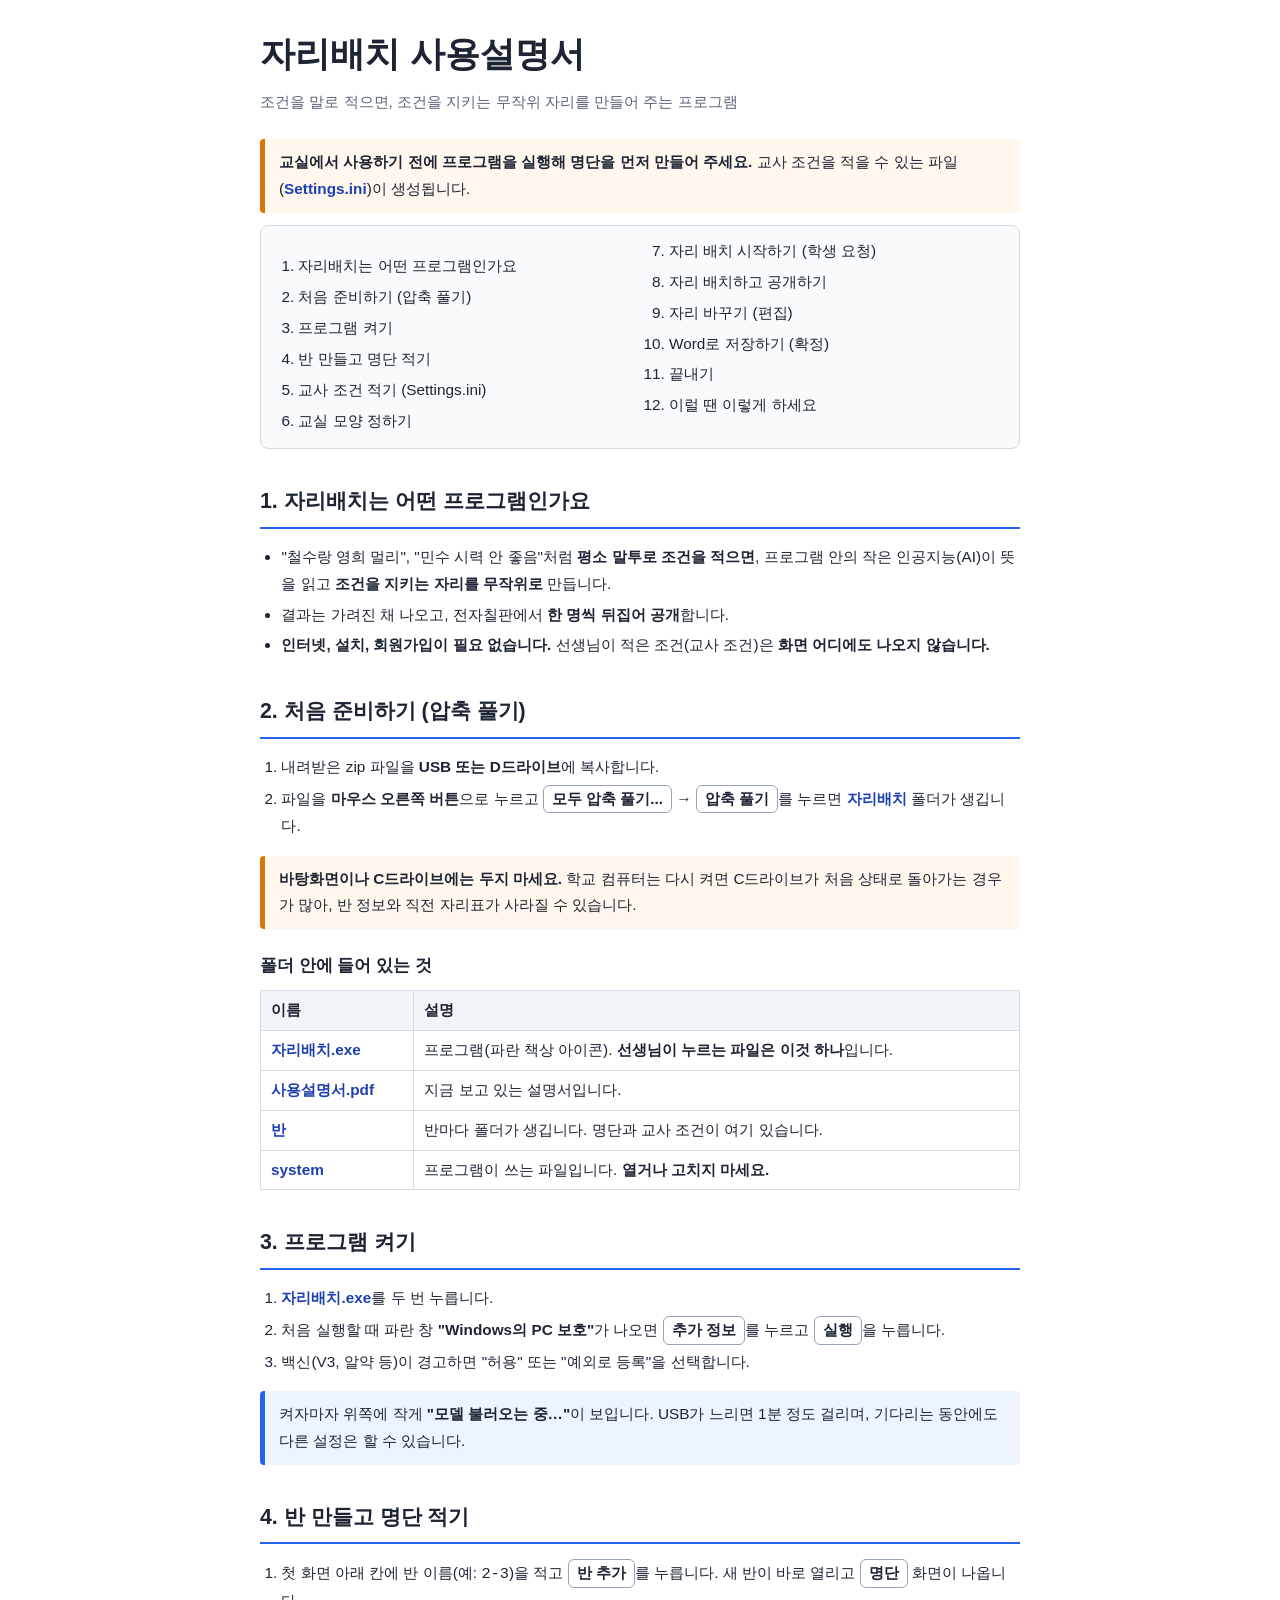
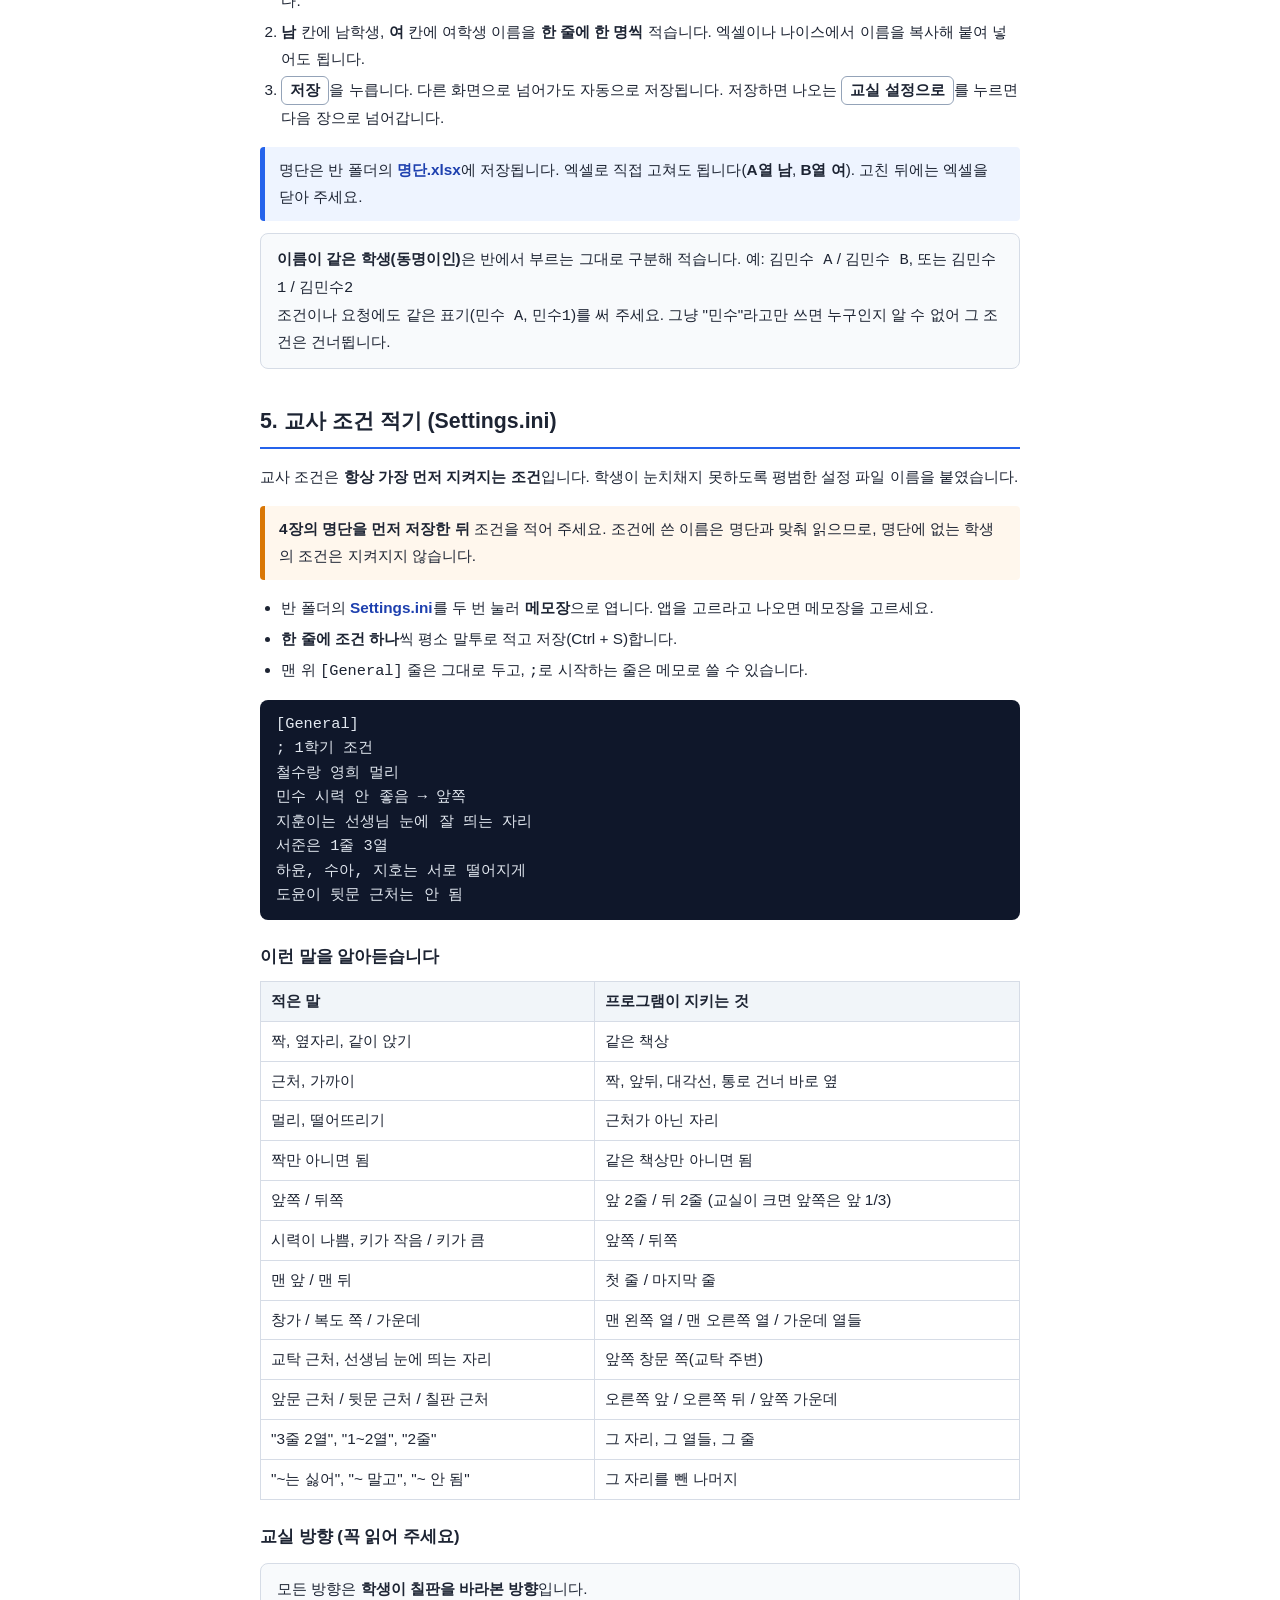
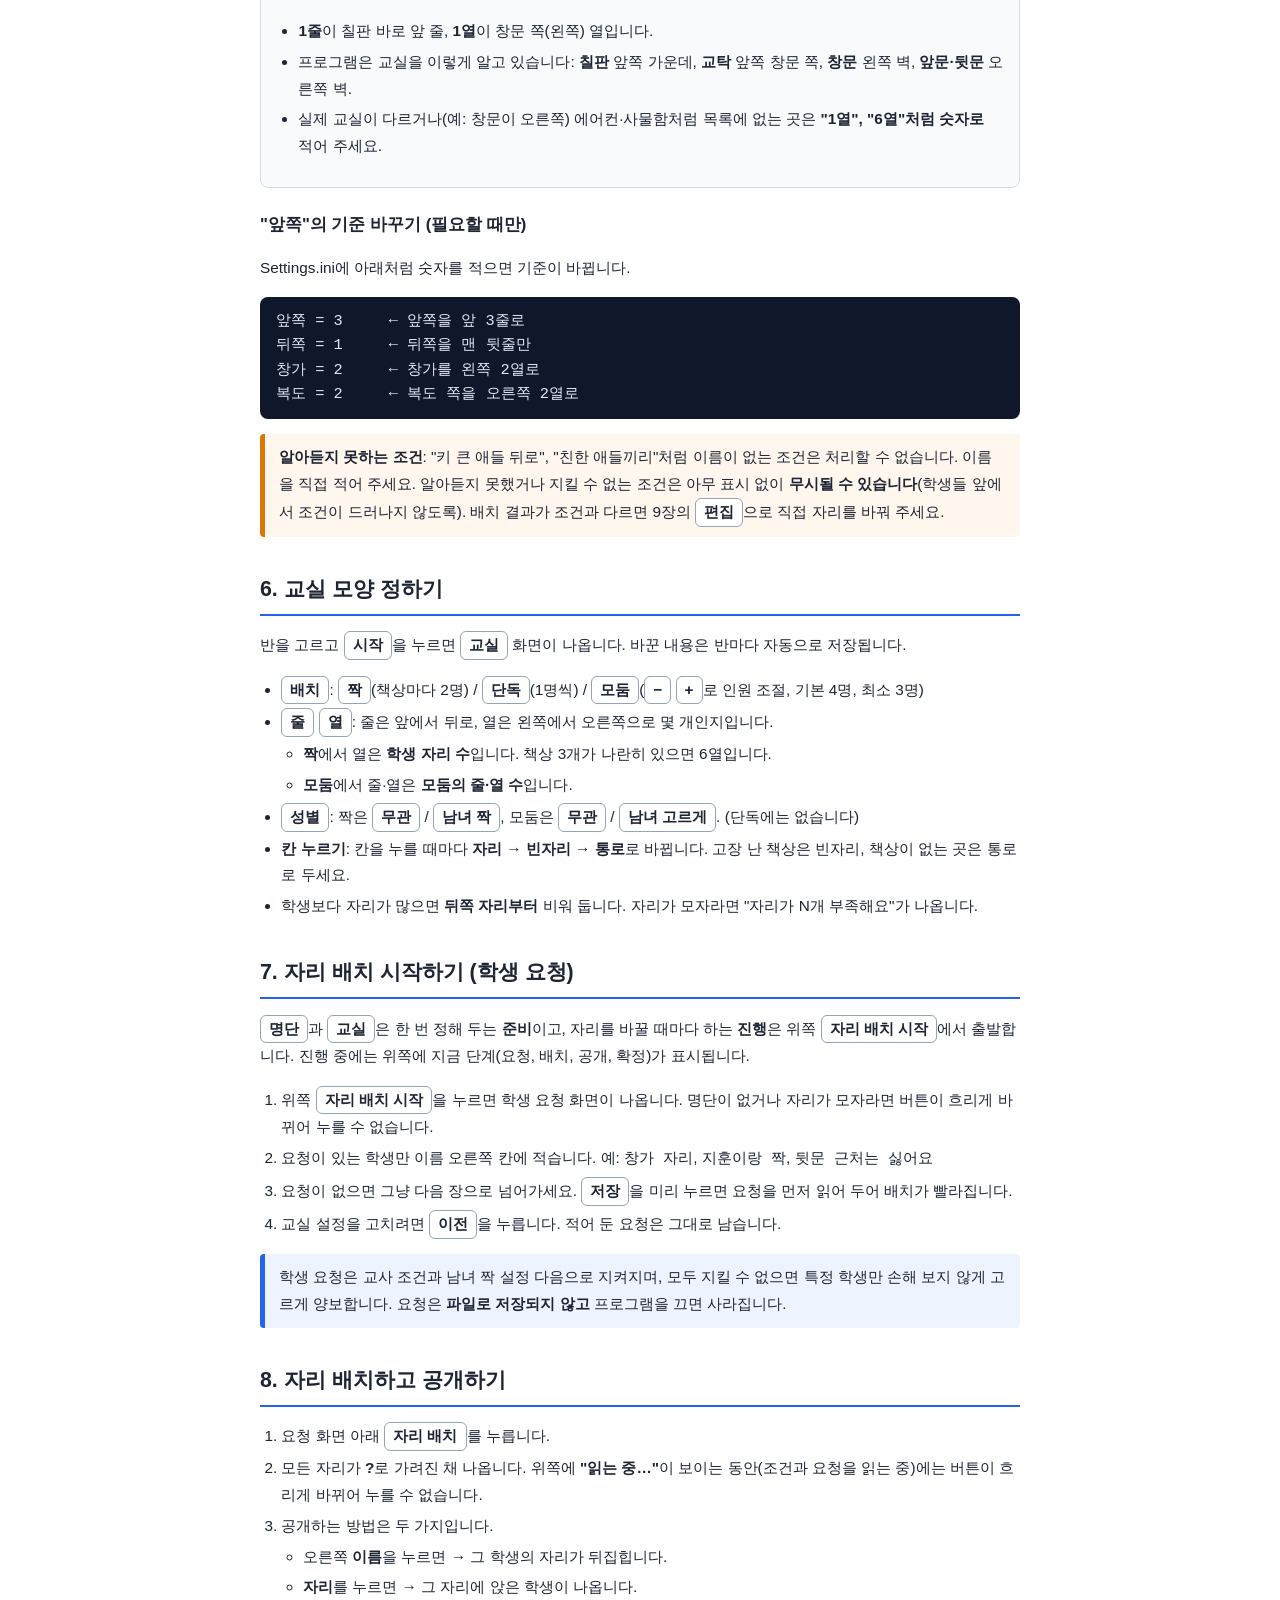
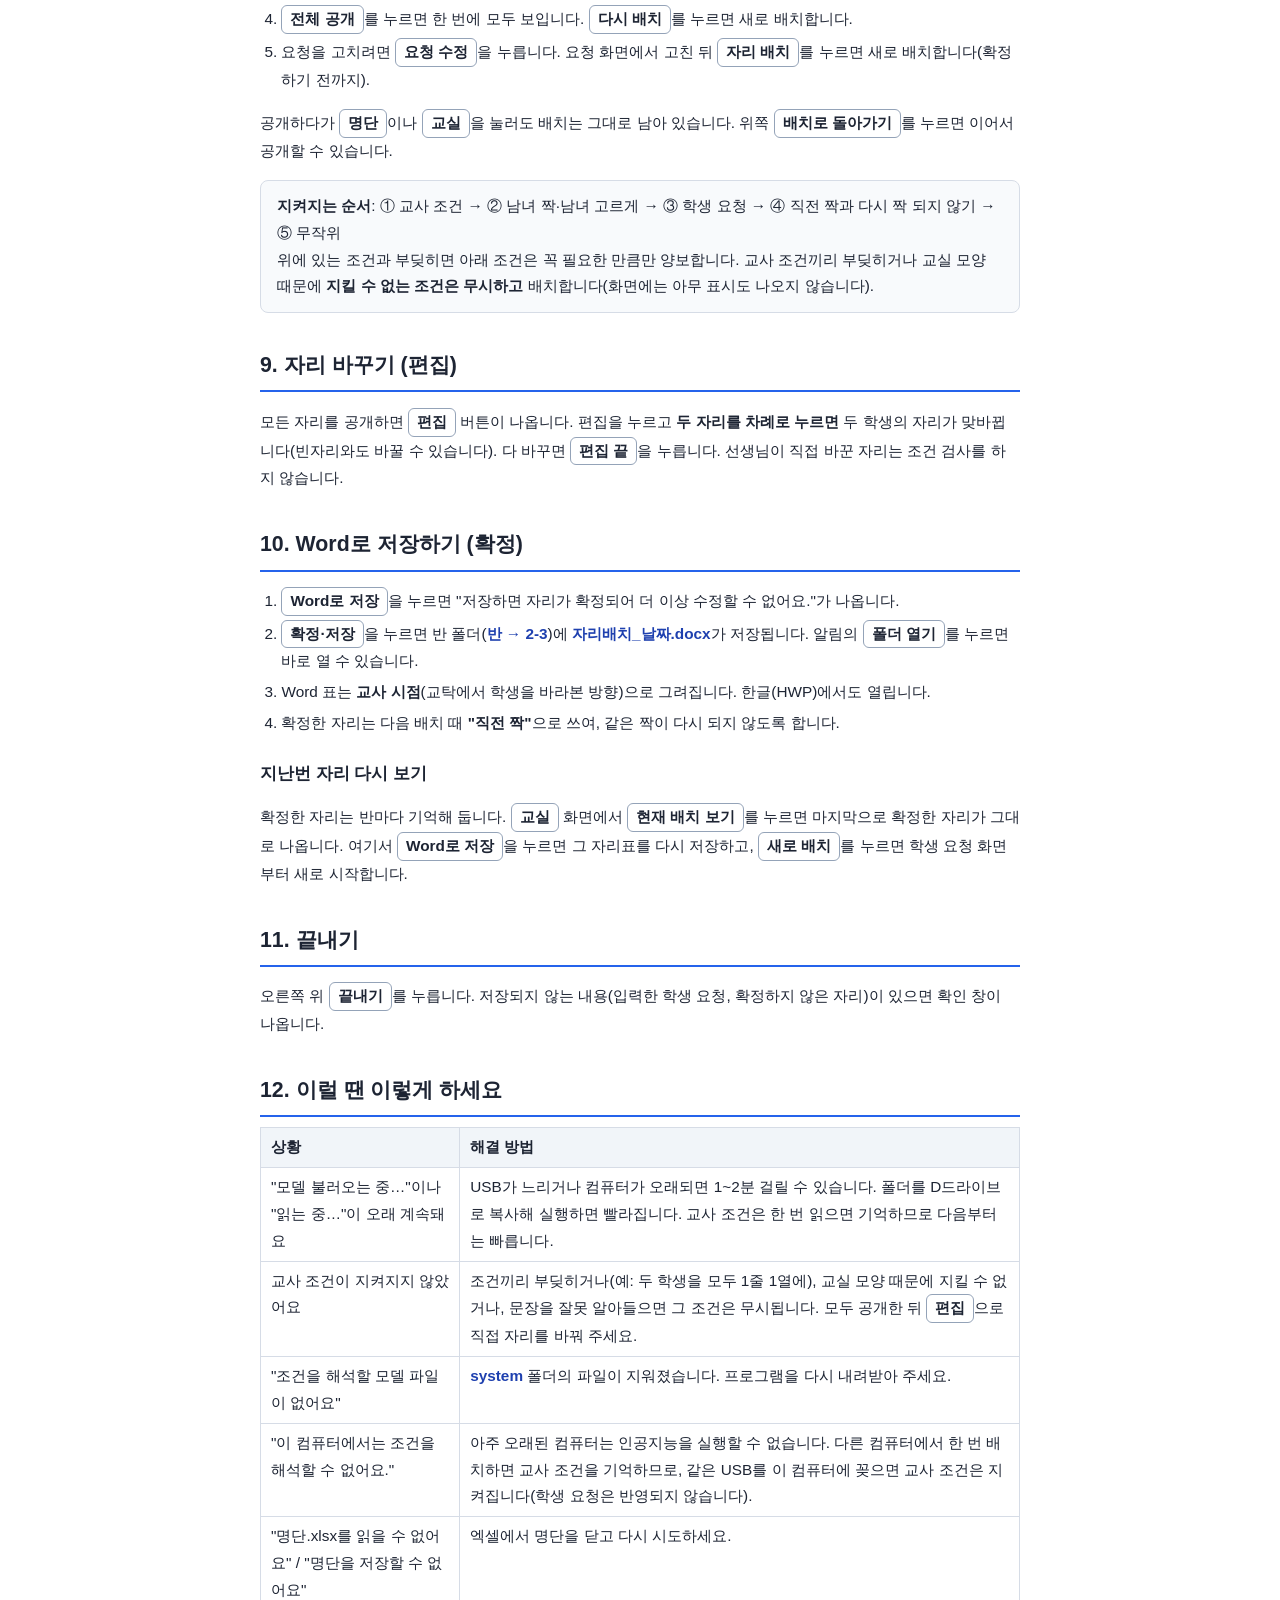
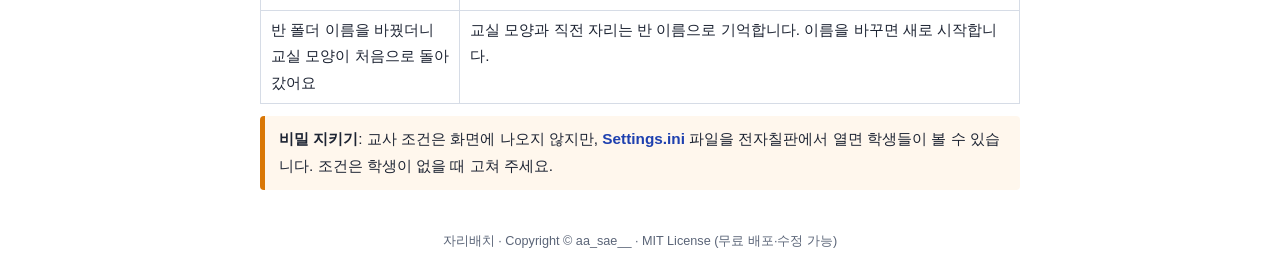
==== commit dbb97e37: "배치 화면: 교실을 바꾸면 이전 배치 버리기, [요청 수정], 현재 단계 표시 강조, "옆" → 짝 - 교실 모양·명단을 바꾸면 확정 전 배치를 버린다. [배치로 돌아가기]가 바꾸" ====
--- a/docs/manual/사용설명서.html
+++ b/docs/manual/사용설명서.html
@@ -201,6 +201,7 @@
     </ul>
   </li>
   <li><span class="btn">전체 공개</span>를 누르면 한 번에 모두 보입니다. <span class="btn">다시 배치</span>를 누르면 새로 배치합니다.</li>
+  <li>요청을 고치려면 <span class="btn">요청 수정</span>을 누릅니다. 요청 화면에서 고친 뒤 <span class="btn">자리 배치</span>를 누르면 새로 배치합니다(확정하기 전까지).</li>
 </ol>
 <p>공개하다가 <span class="btn">명단</span>이나 <span class="btn">교실</span>을 눌러도 배치는 그대로 남아 있습니다. 위쪽 <span class="btn">배치로 돌아가기</span>를 누르면 이어서 공개할 수 있습니다.</p>
 <div class="box">
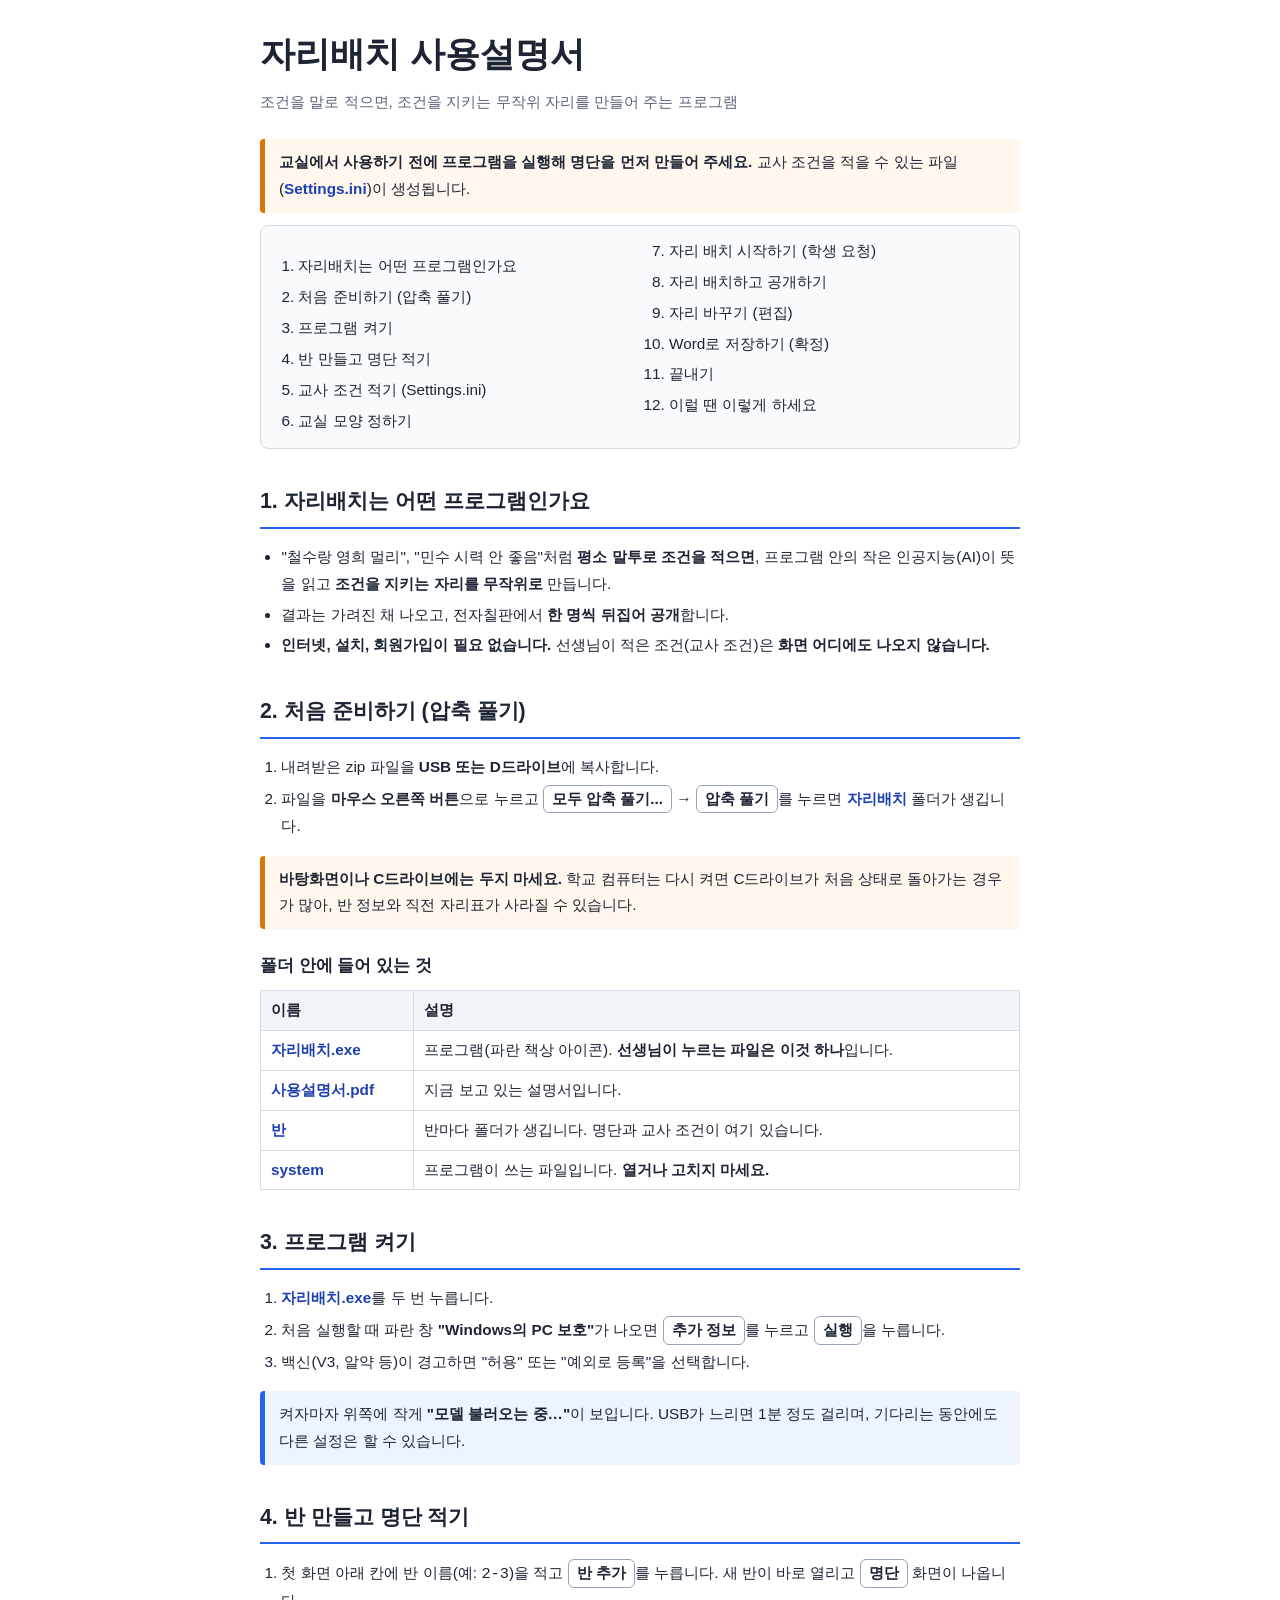
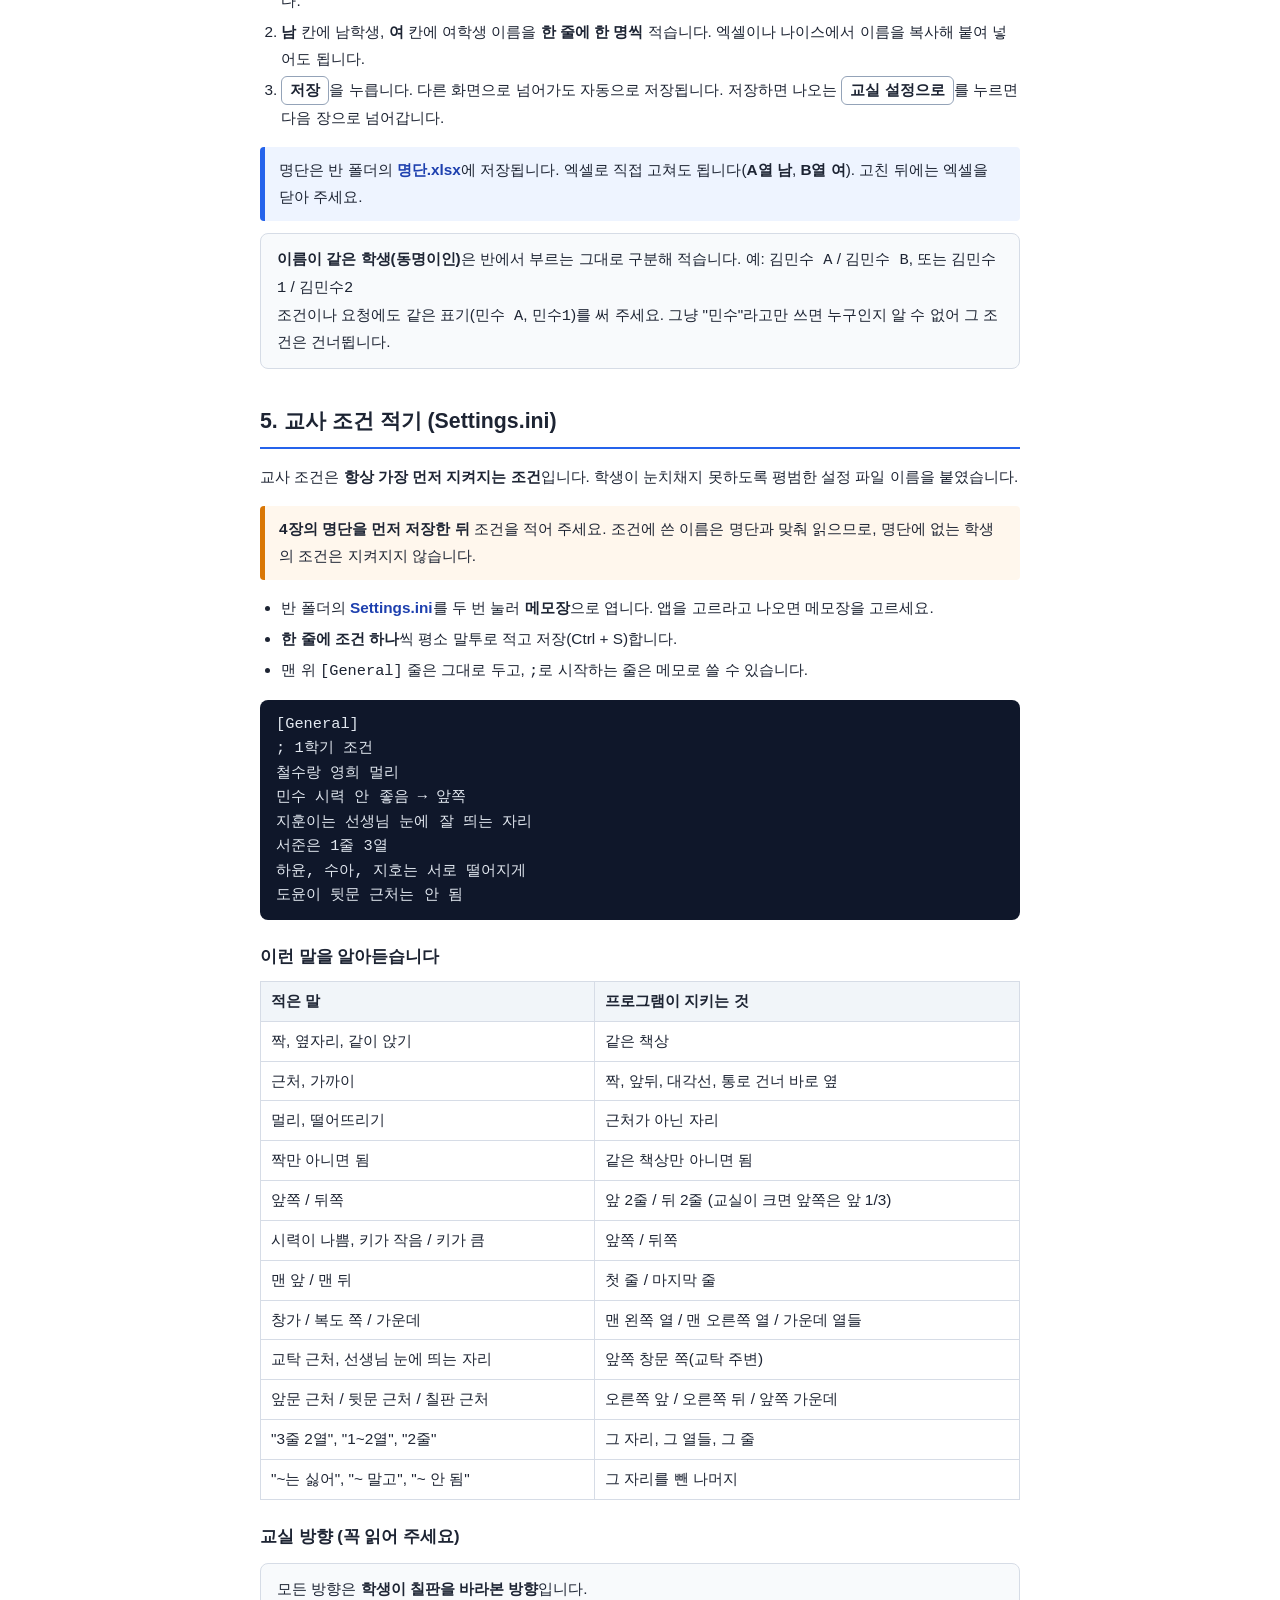
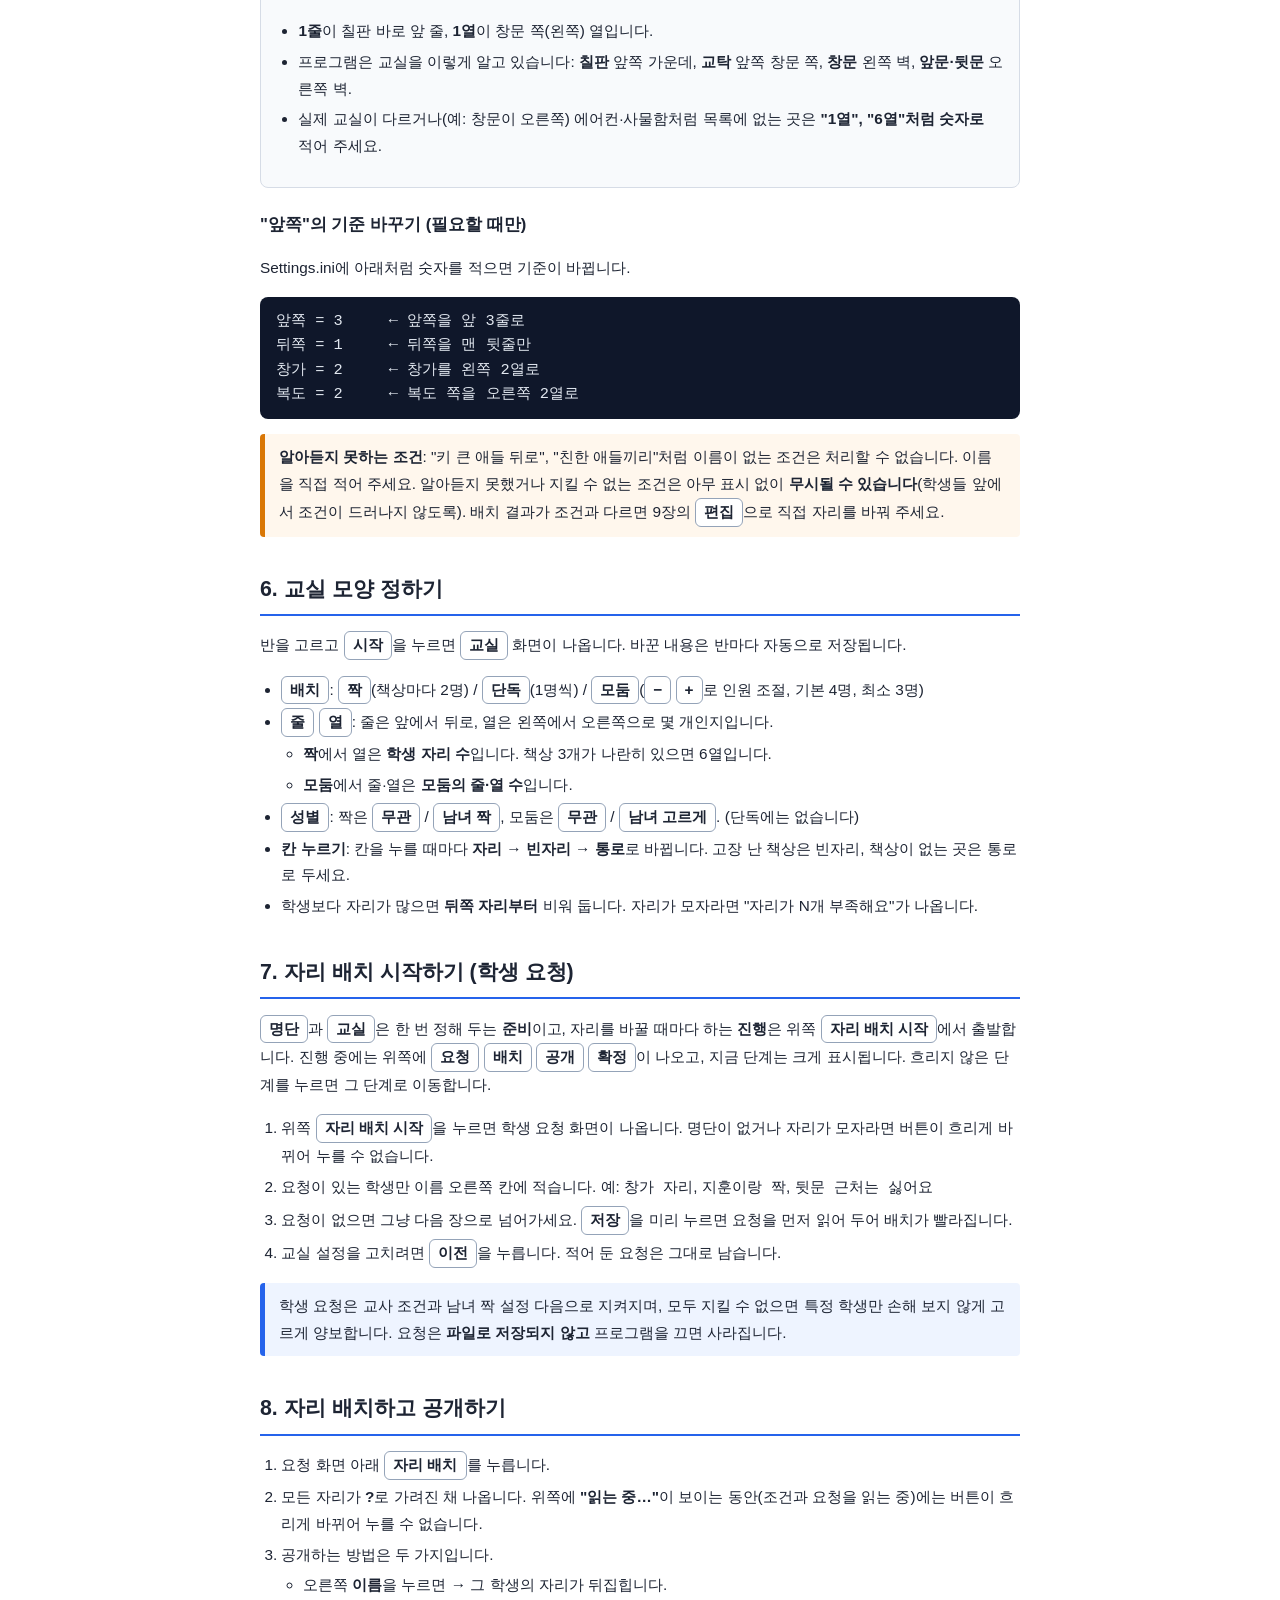
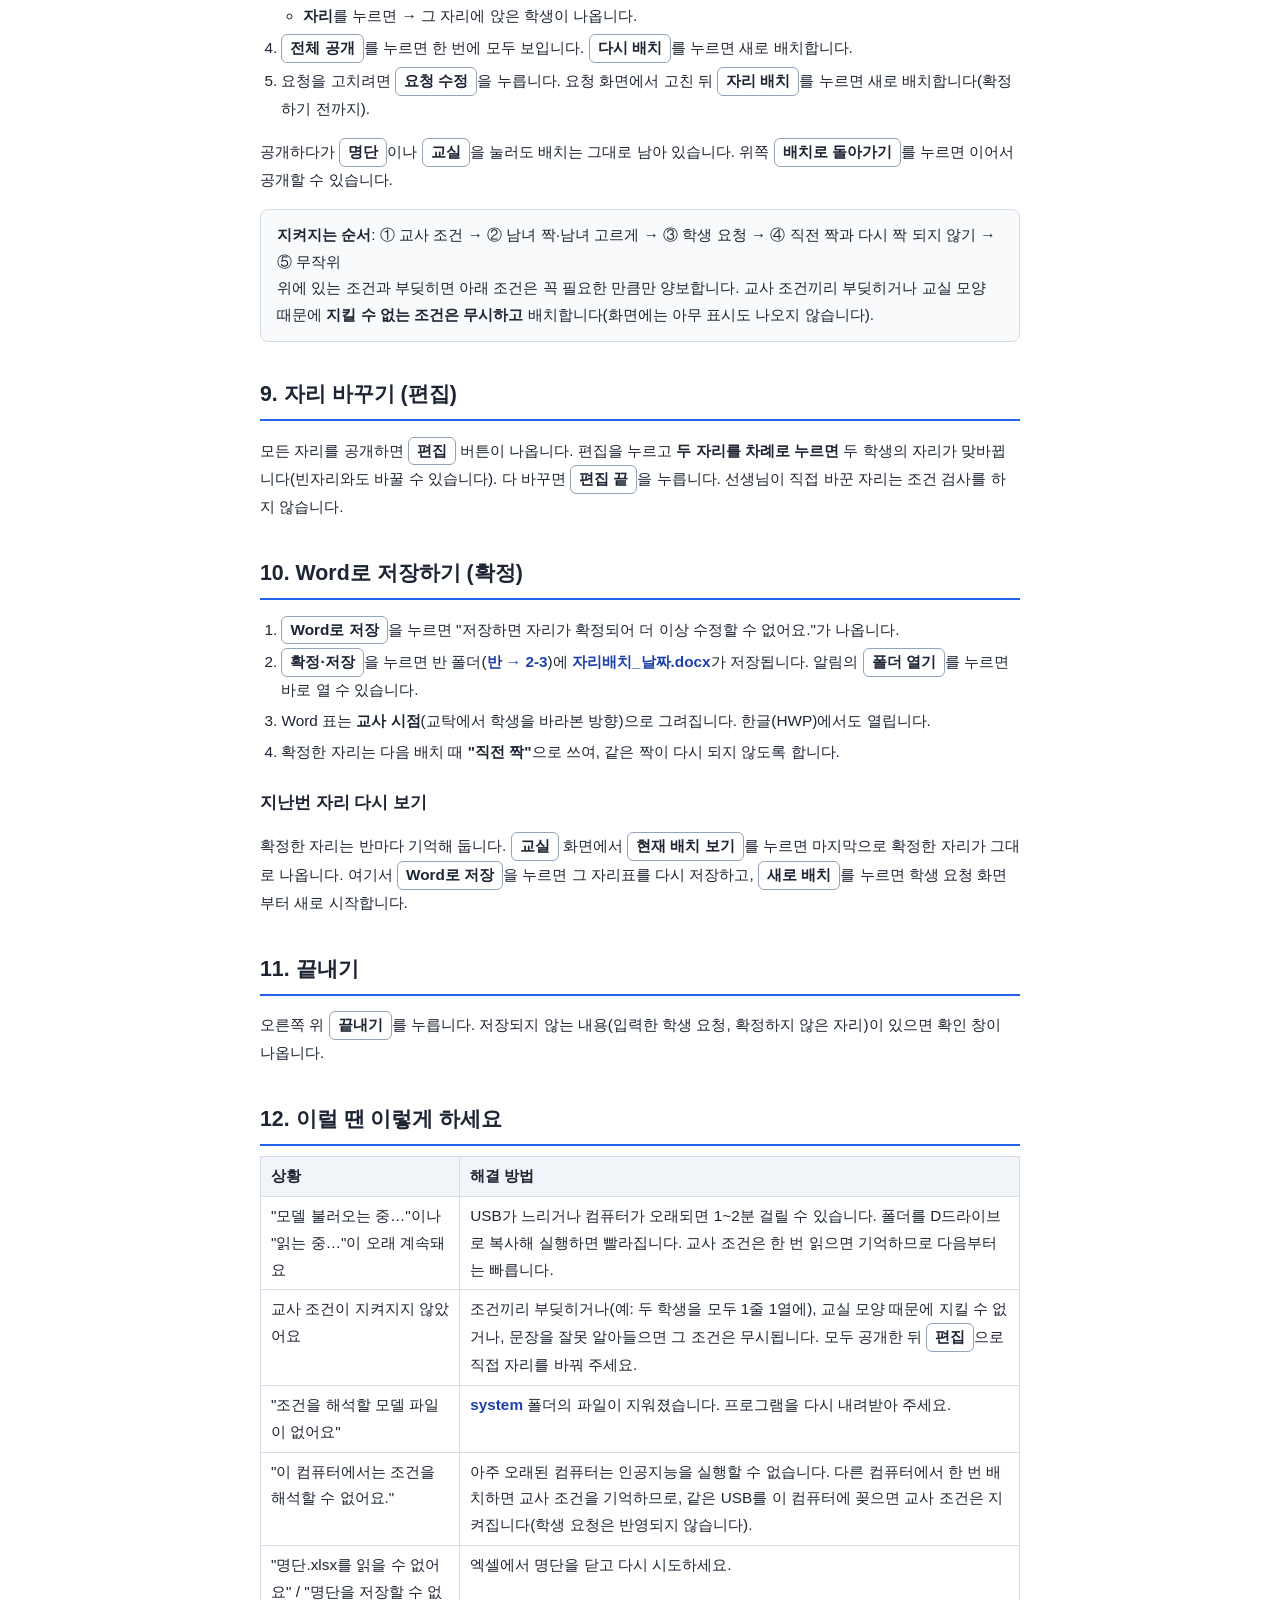
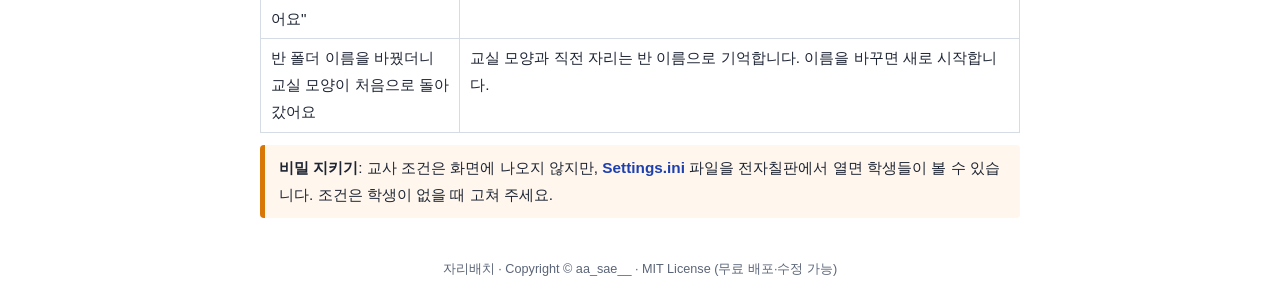
==== commit 6adf6779: "단계 표시를 누를 수 있는 글자 버튼으로 [요청][배치][공개][확정]을 배경 없는 글자 버튼으로 두고 지금 단계는 크게, 갈 수 없는 단계는 흐리게. 누르면 그 단계로 이동한다." ====
--- a/docs/manual/사용설명서.html
+++ b/docs/manual/사용설명서.html
@@ -178,7 +178,7 @@
 </ul>
 
 <h2>7. 자리 배치 시작하기 (학생 요청)</h2>
-<p><span class="btn">명단</span>과 <span class="btn">교실</span>은 한 번 정해 두는 <b>준비</b>이고, 자리를 바꿀 때마다 하는 <b>진행</b>은 위쪽 <span class="btn">자리 배치 시작</span>에서 출발합니다. 진행 중에는 위쪽에 지금 단계(요청, 배치, 공개, 확정)가 표시됩니다.</p>
+<p><span class="btn">명단</span>과 <span class="btn">교실</span>은 한 번 정해 두는 <b>준비</b>이고, 자리를 바꿀 때마다 하는 <b>진행</b>은 위쪽 <span class="btn">자리 배치 시작</span>에서 출발합니다. 진행 중에는 위쪽에 <span class="btn">요청</span> <span class="btn">배치</span> <span class="btn">공개</span> <span class="btn">확정</span>이 나오고, 지금 단계는 크게 표시됩니다. 흐리지 않은 단계를 누르면 그 단계로 이동합니다.</p>
 <ol>
   <li>위쪽 <span class="btn">자리 배치 시작</span>을 누르면 학생 요청 화면이 나옵니다. 명단이 없거나 자리가 모자라면 버튼이 흐리게 바뀌어 누를 수 없습니다.</li>
   <li>요청이 있는 학생만 이름 오른쪽 칸에 적습니다. 예: <code>창가 자리</code>, <code>지훈이랑 짝</code>, <code>뒷문 근처는 싫어요</code></li>
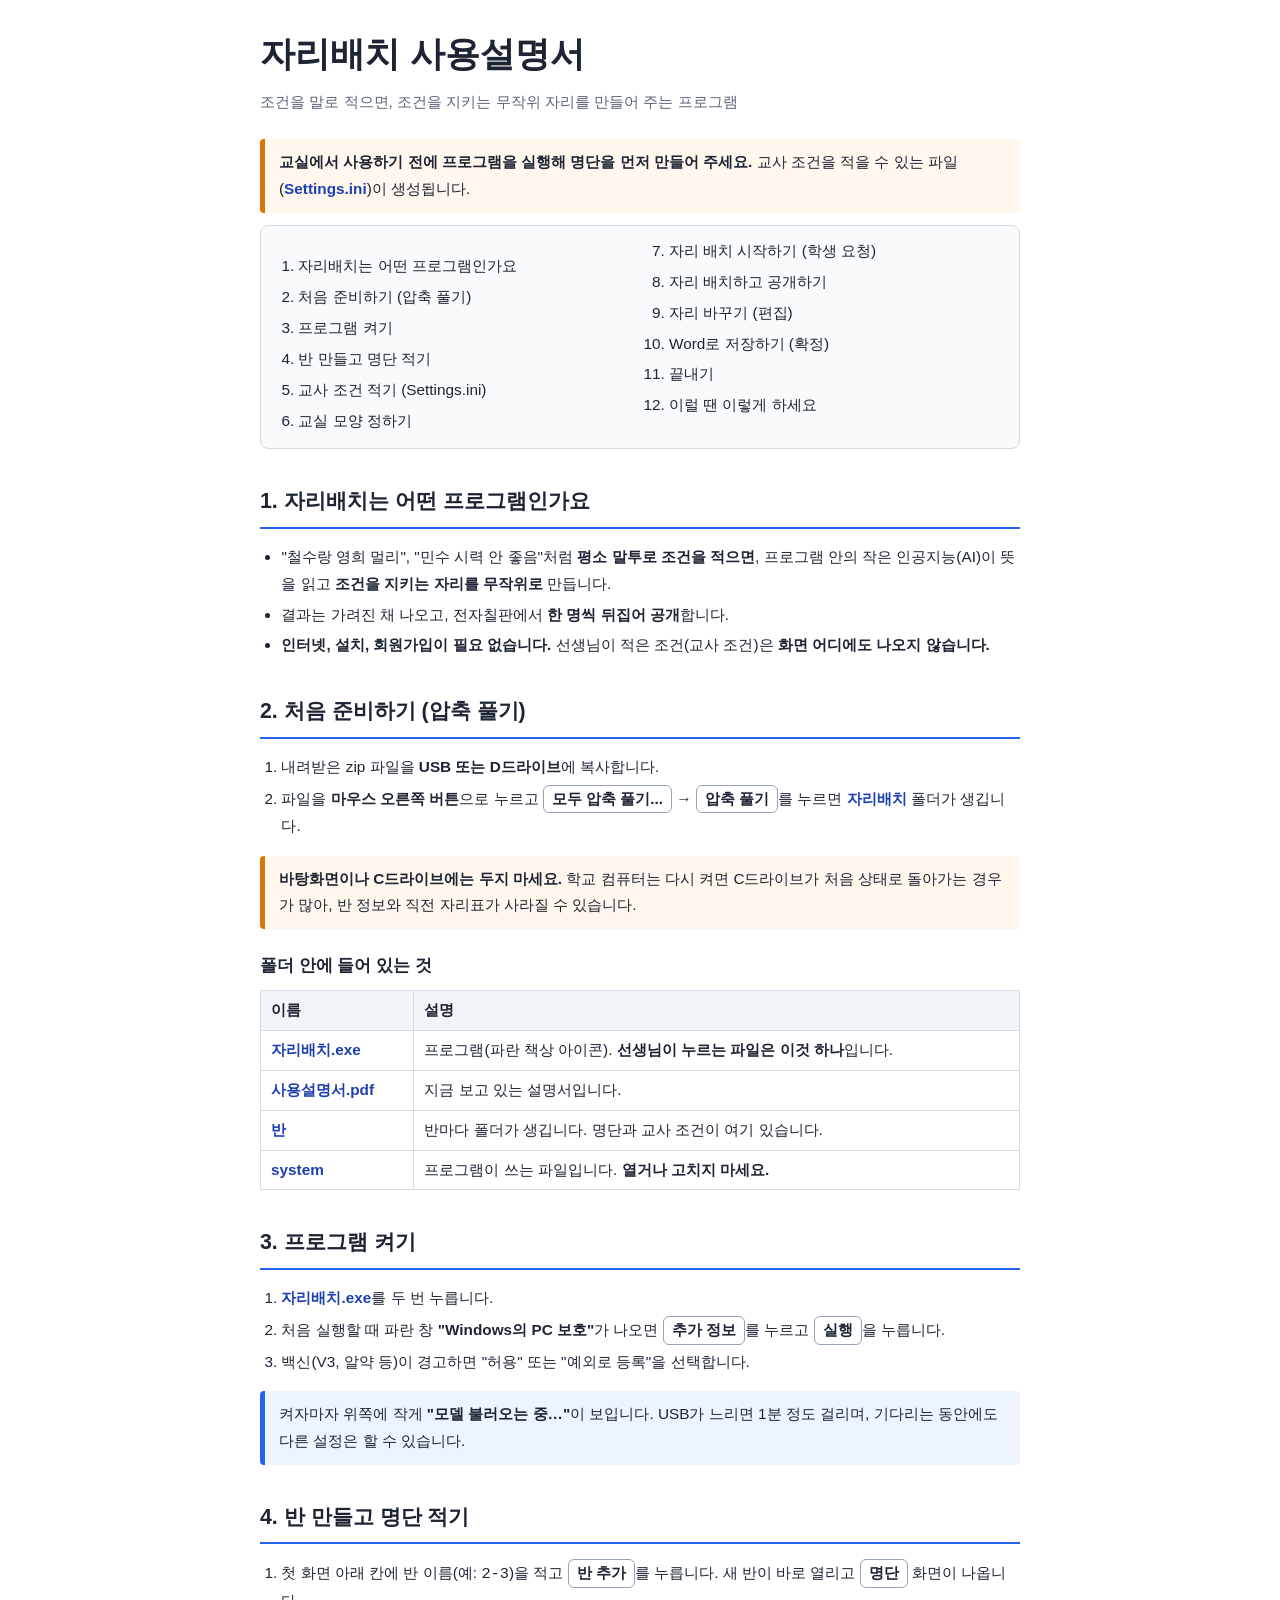
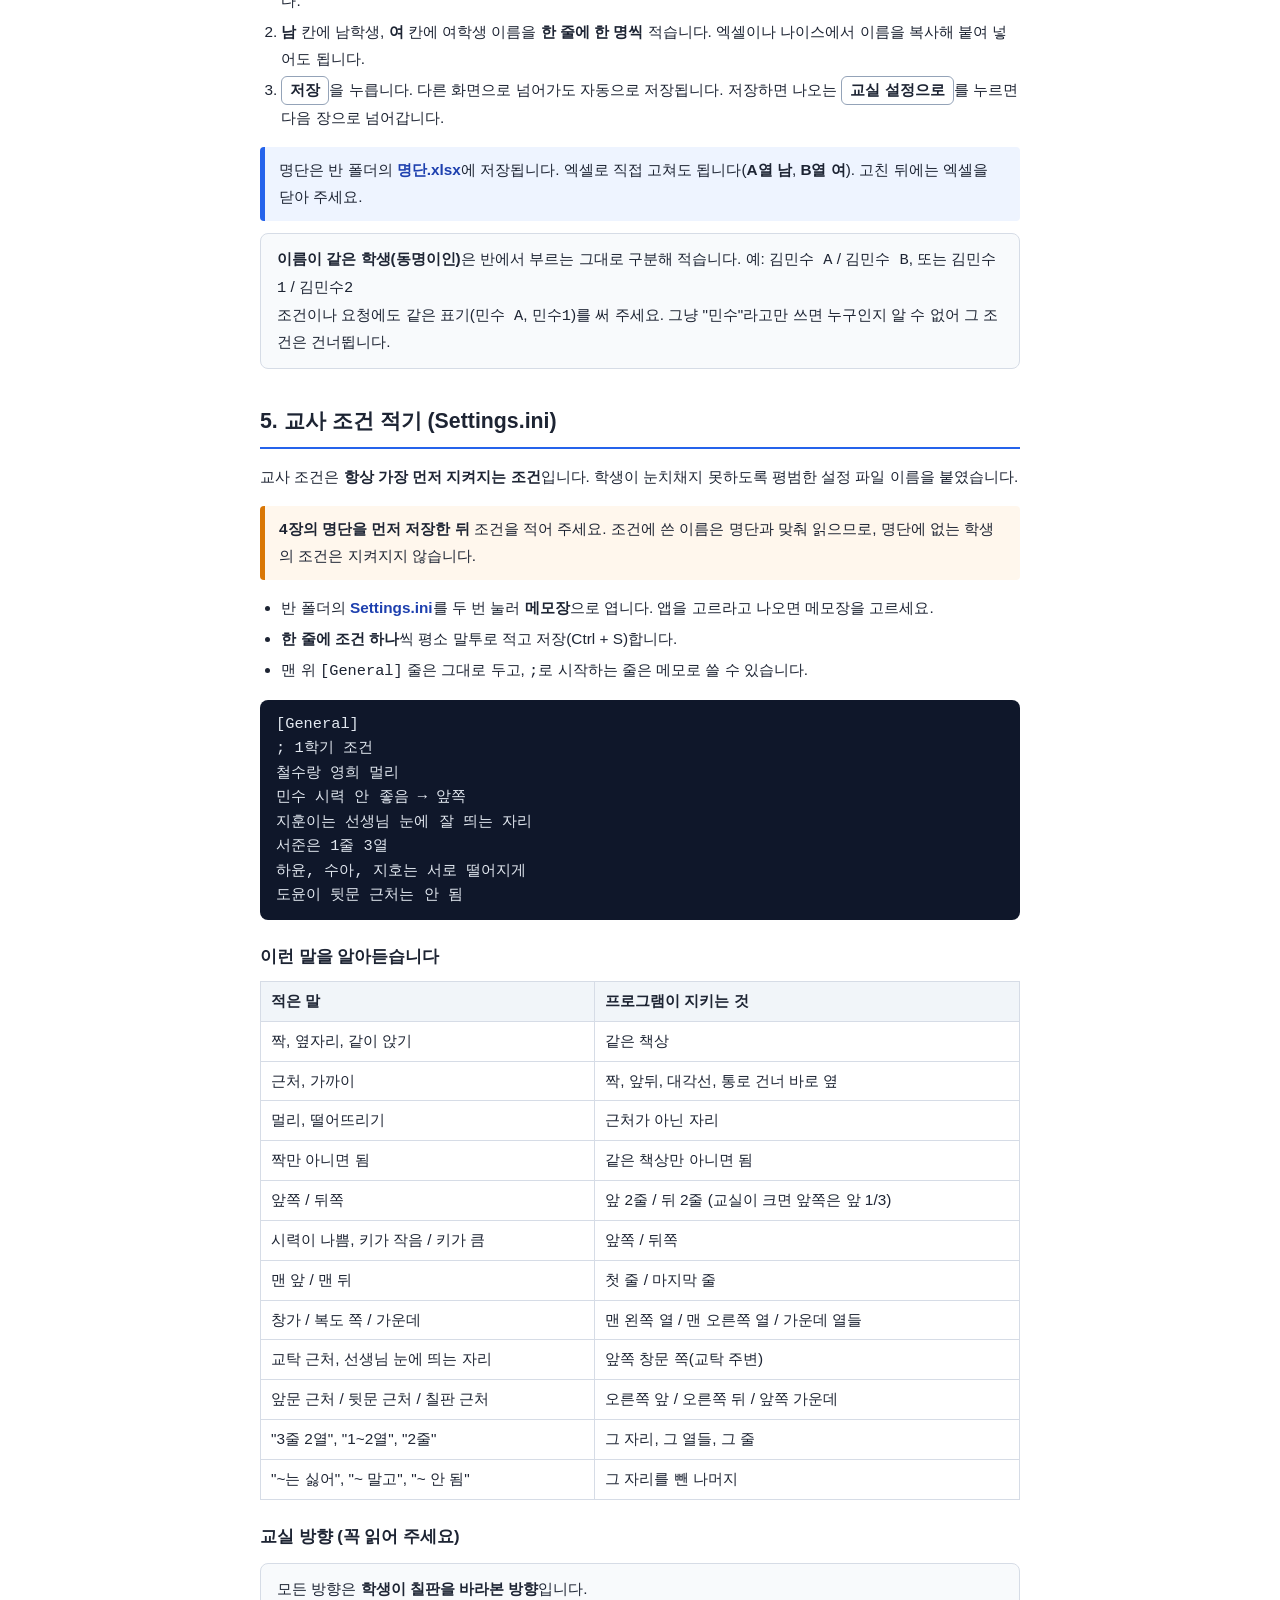
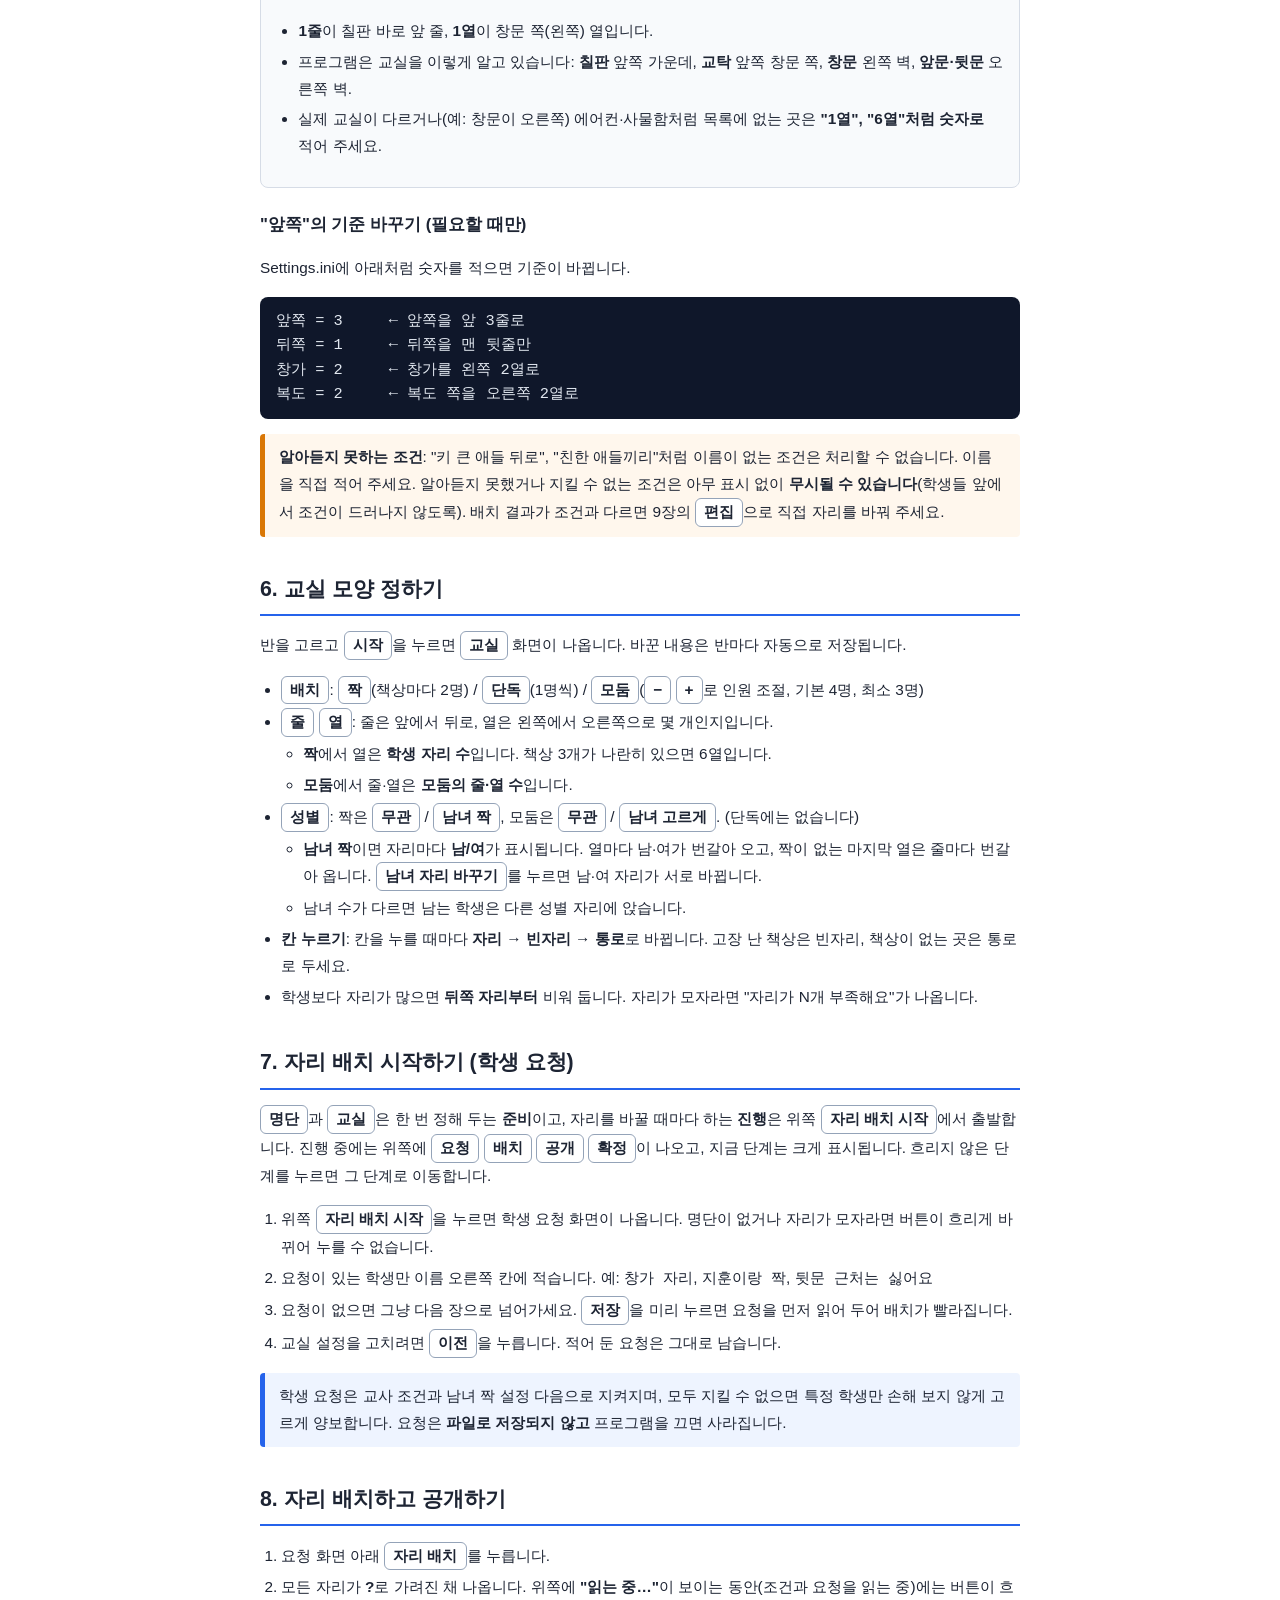
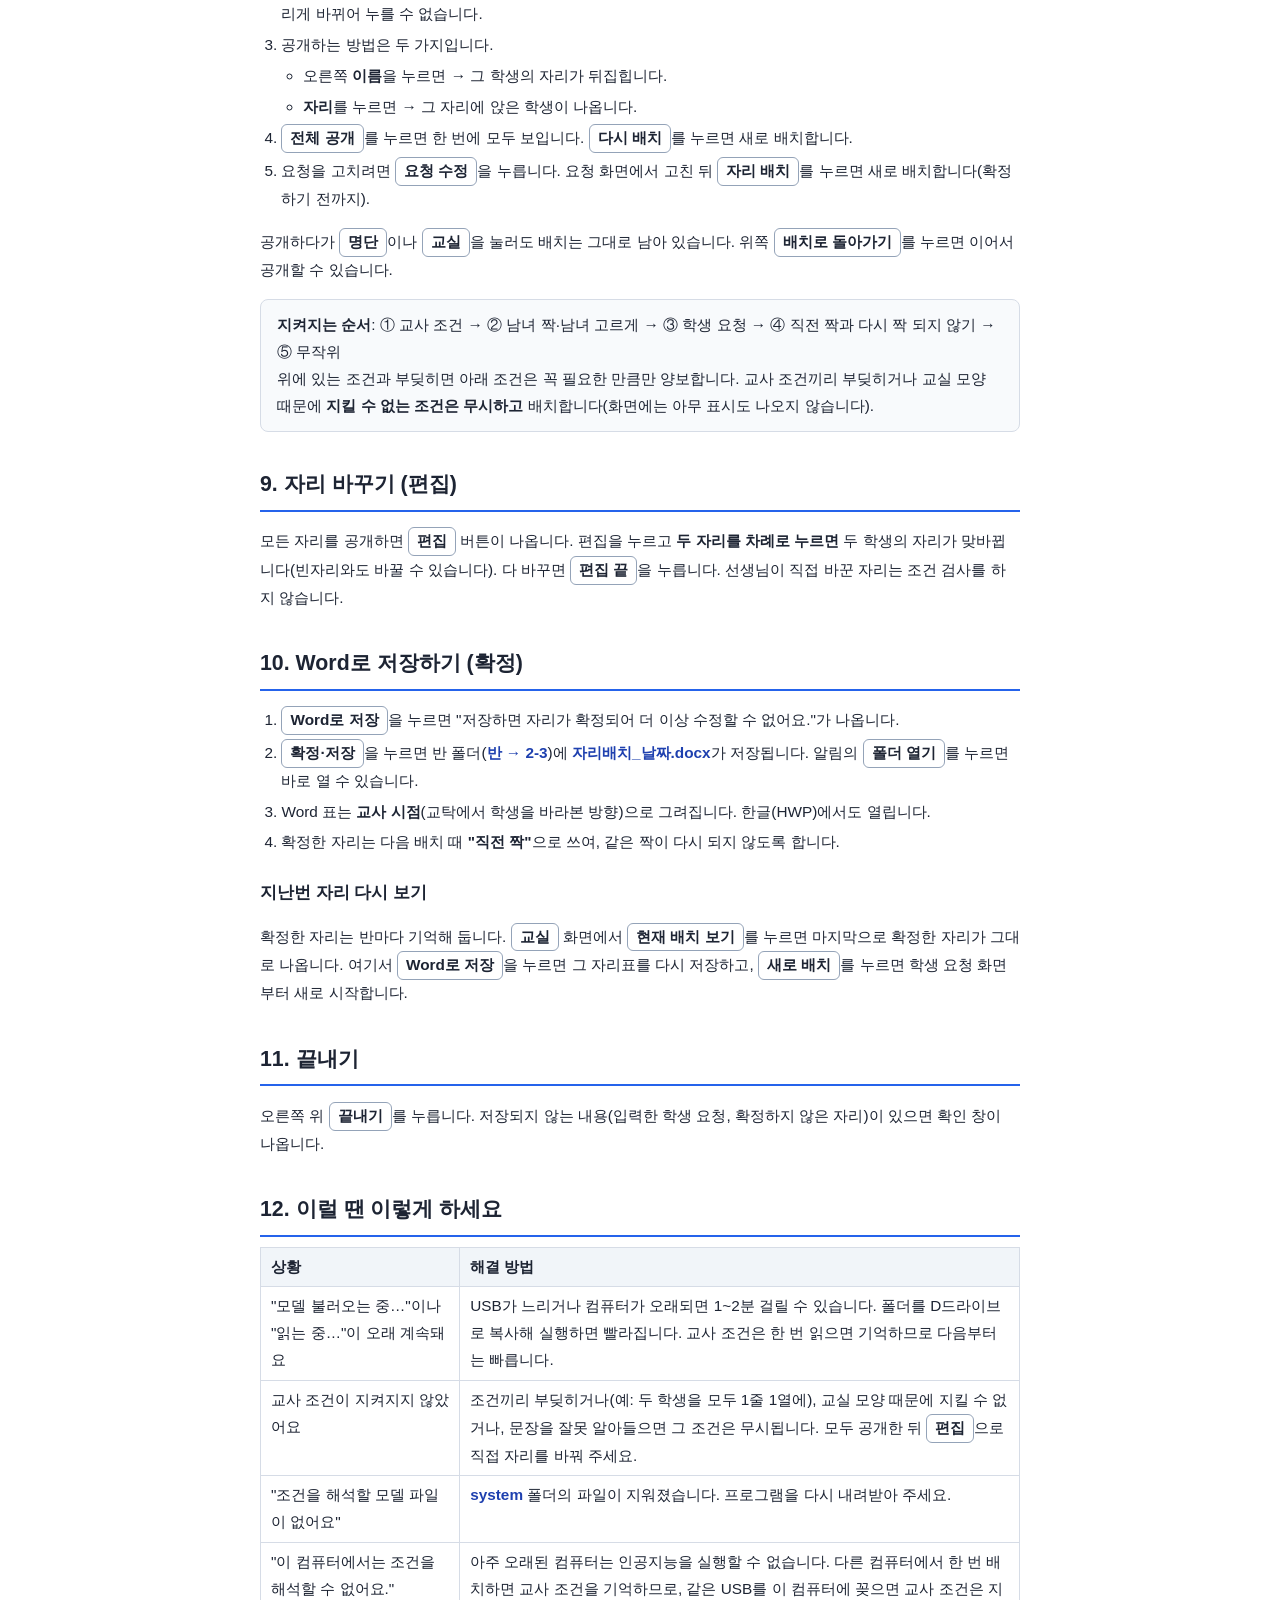
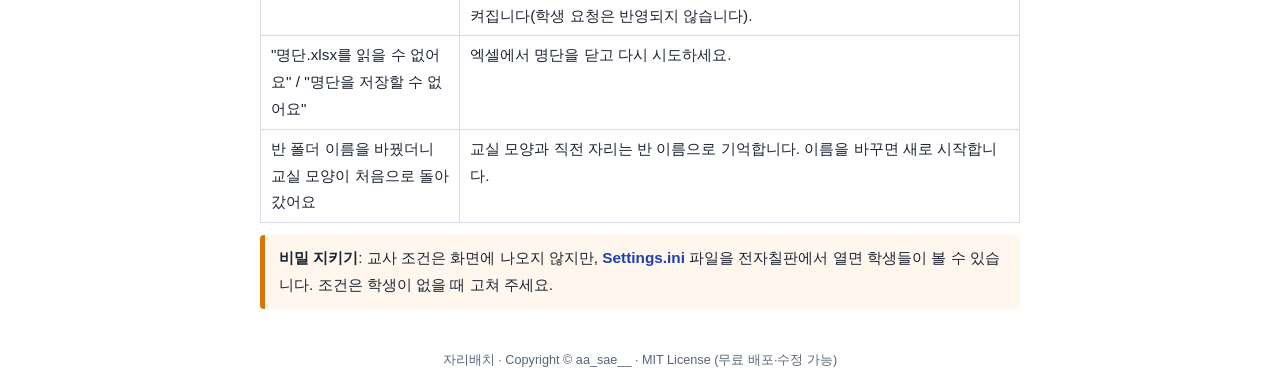
==== commit 03d44304: "남녀 짝: 자리마다 남/여 지정, 교실 그림에 표시, [남녀 자리 바꾸기] - 열마다 남·여가 번갈아 오고, 짝 없는 마지막 열(홀수 열)은 줄마다 번갈아 온다. - [남녀 자리 " ====
--- a/docs/manual/사용설명서.html
+++ b/docs/manual/사용설명서.html
@@ -172,7 +172,12 @@
       <li><b>모둠</b>에서 줄·열은 <b>모둠의 줄·열 수</b>입니다.</li>
     </ul>
   </li>
-  <li><span class="btn">성별</span>: 짝은 <span class="btn">무관</span> / <span class="btn">남녀 짝</span>, 모둠은 <span class="btn">무관</span> / <span class="btn">남녀 고르게</span>. (단독에는 없습니다)</li>
+  <li><span class="btn">성별</span>: 짝은 <span class="btn">무관</span> / <span class="btn">남녀 짝</span>, 모둠은 <span class="btn">무관</span> / <span class="btn">남녀 고르게</span>. (단독에는 없습니다)
+    <ul>
+      <li><b>남녀 짝</b>이면 자리마다 <b>남/여</b>가 표시됩니다. 열마다 남·여가 번갈아 오고, 짝이 없는 마지막 열은 줄마다 번갈아 옵니다. <span class="btn">남녀 자리 바꾸기</span>를 누르면 남·여 자리가 서로 바뀝니다.</li>
+      <li>남녀 수가 다르면 남는 학생은 다른 성별 자리에 앉습니다.</li>
+    </ul>
+  </li>
   <li><b>칸 누르기</b>: 칸을 누를 때마다 <b>자리 → 빈자리 → 통로</b>로 바뀝니다. 고장 난 책상은 빈자리, 책상이 없는 곳은 통로로 두세요.</li>
   <li>학생보다 자리가 많으면 <b>뒤쪽 자리부터</b> 비워 둡니다. 자리가 모자라면 "자리가 N개 부족해요"가 나옵니다.</li>
 </ul>
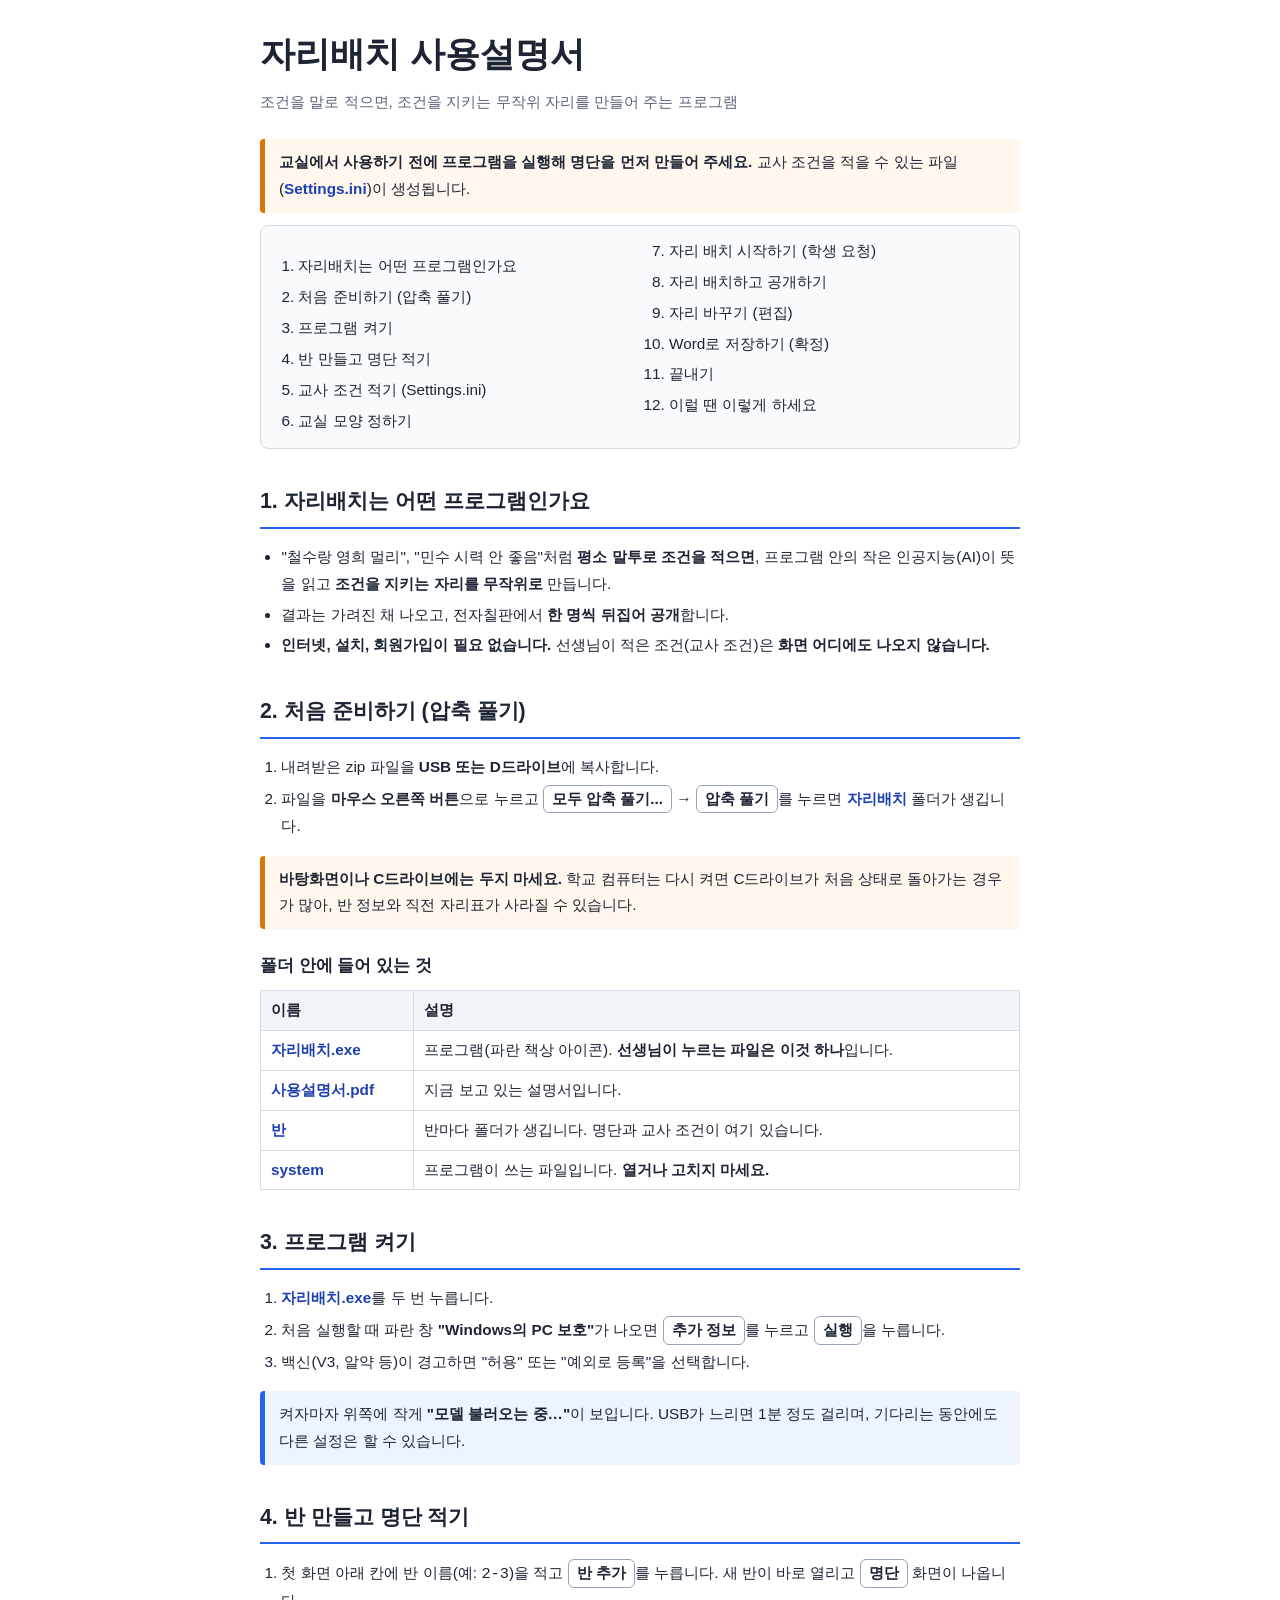
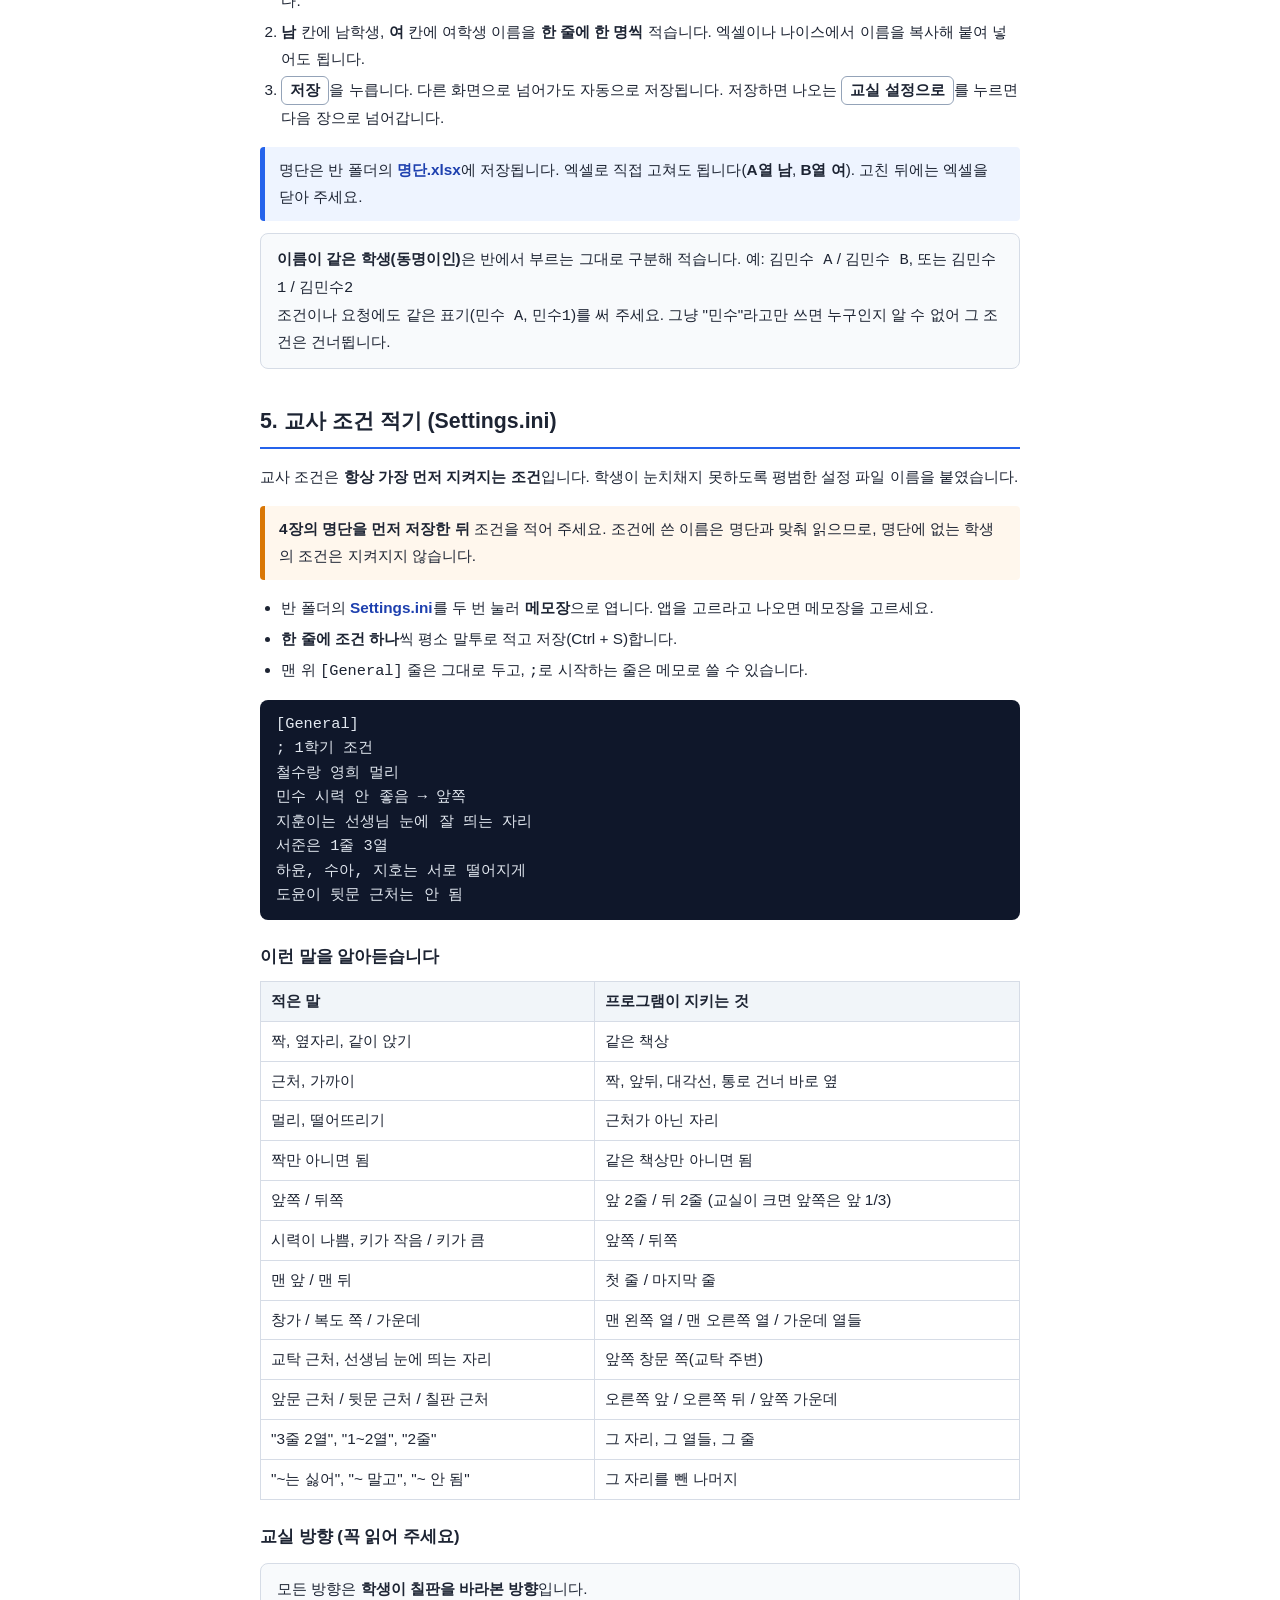
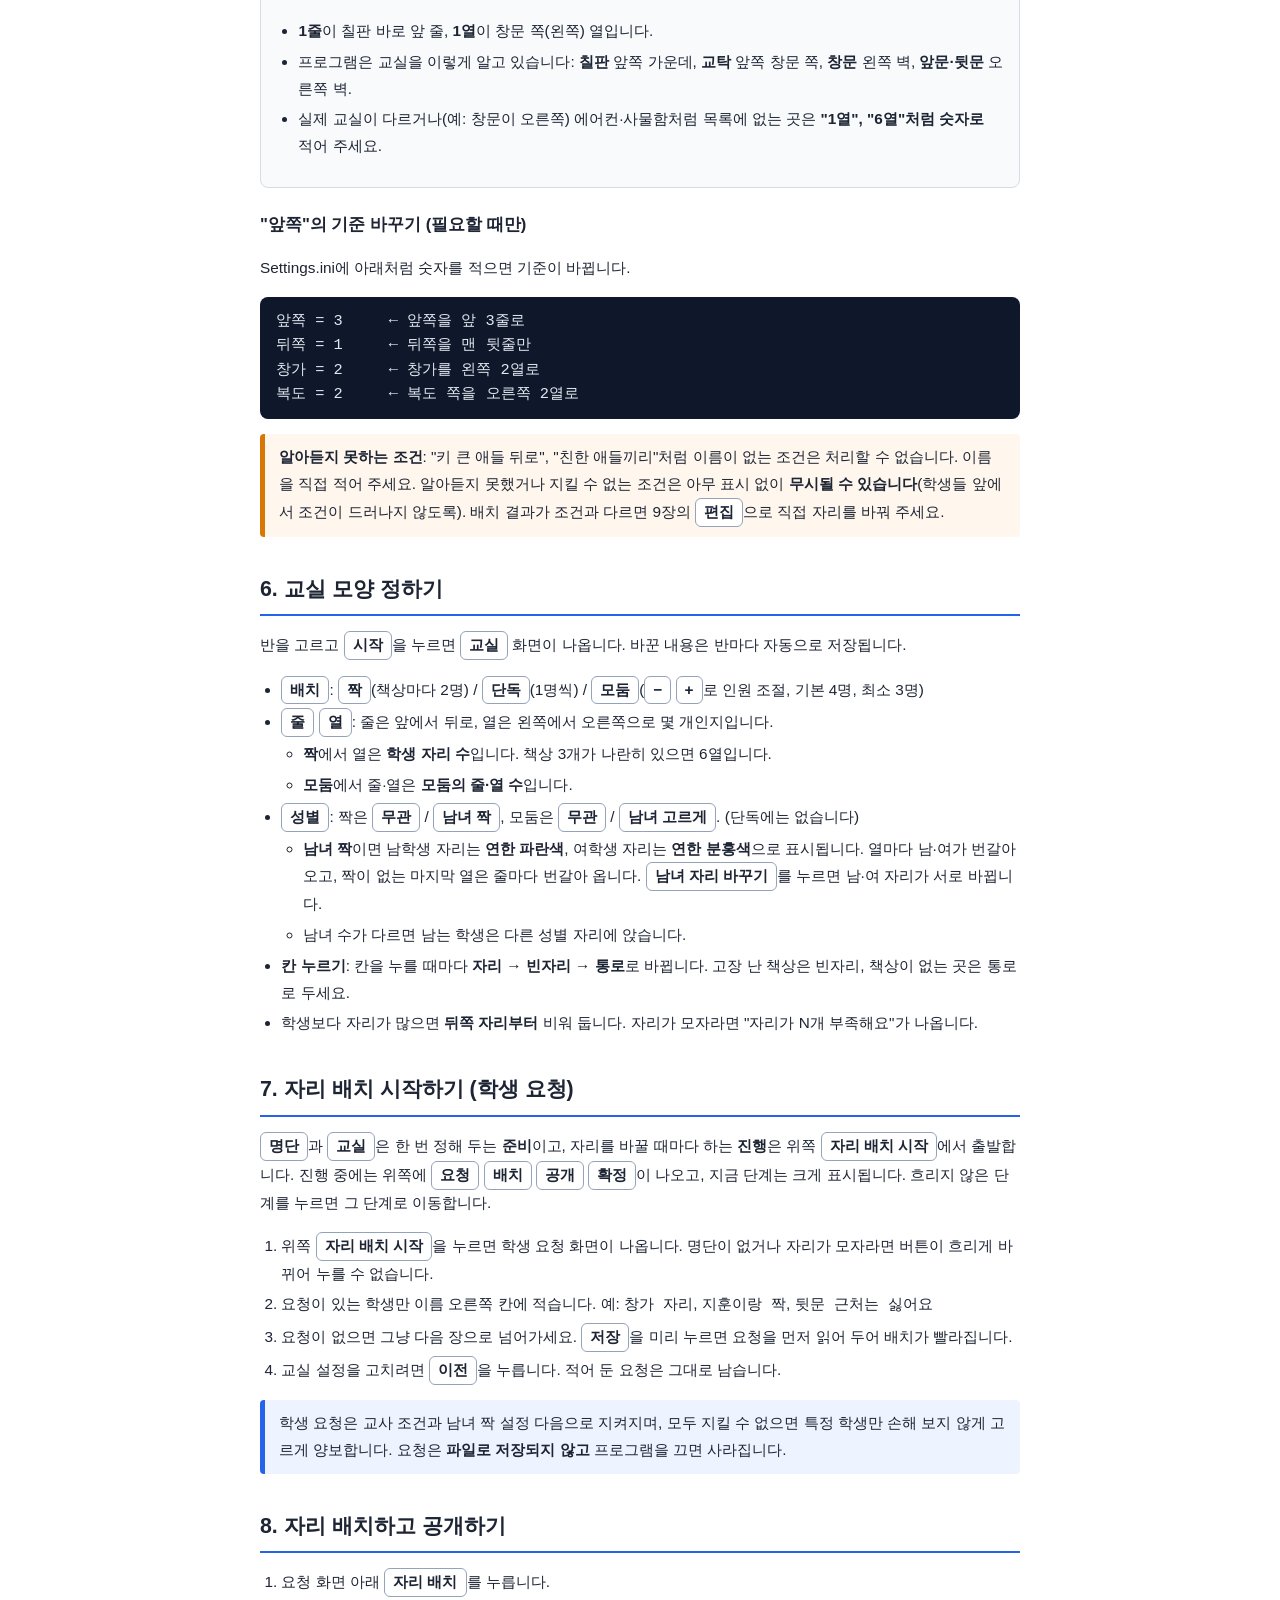
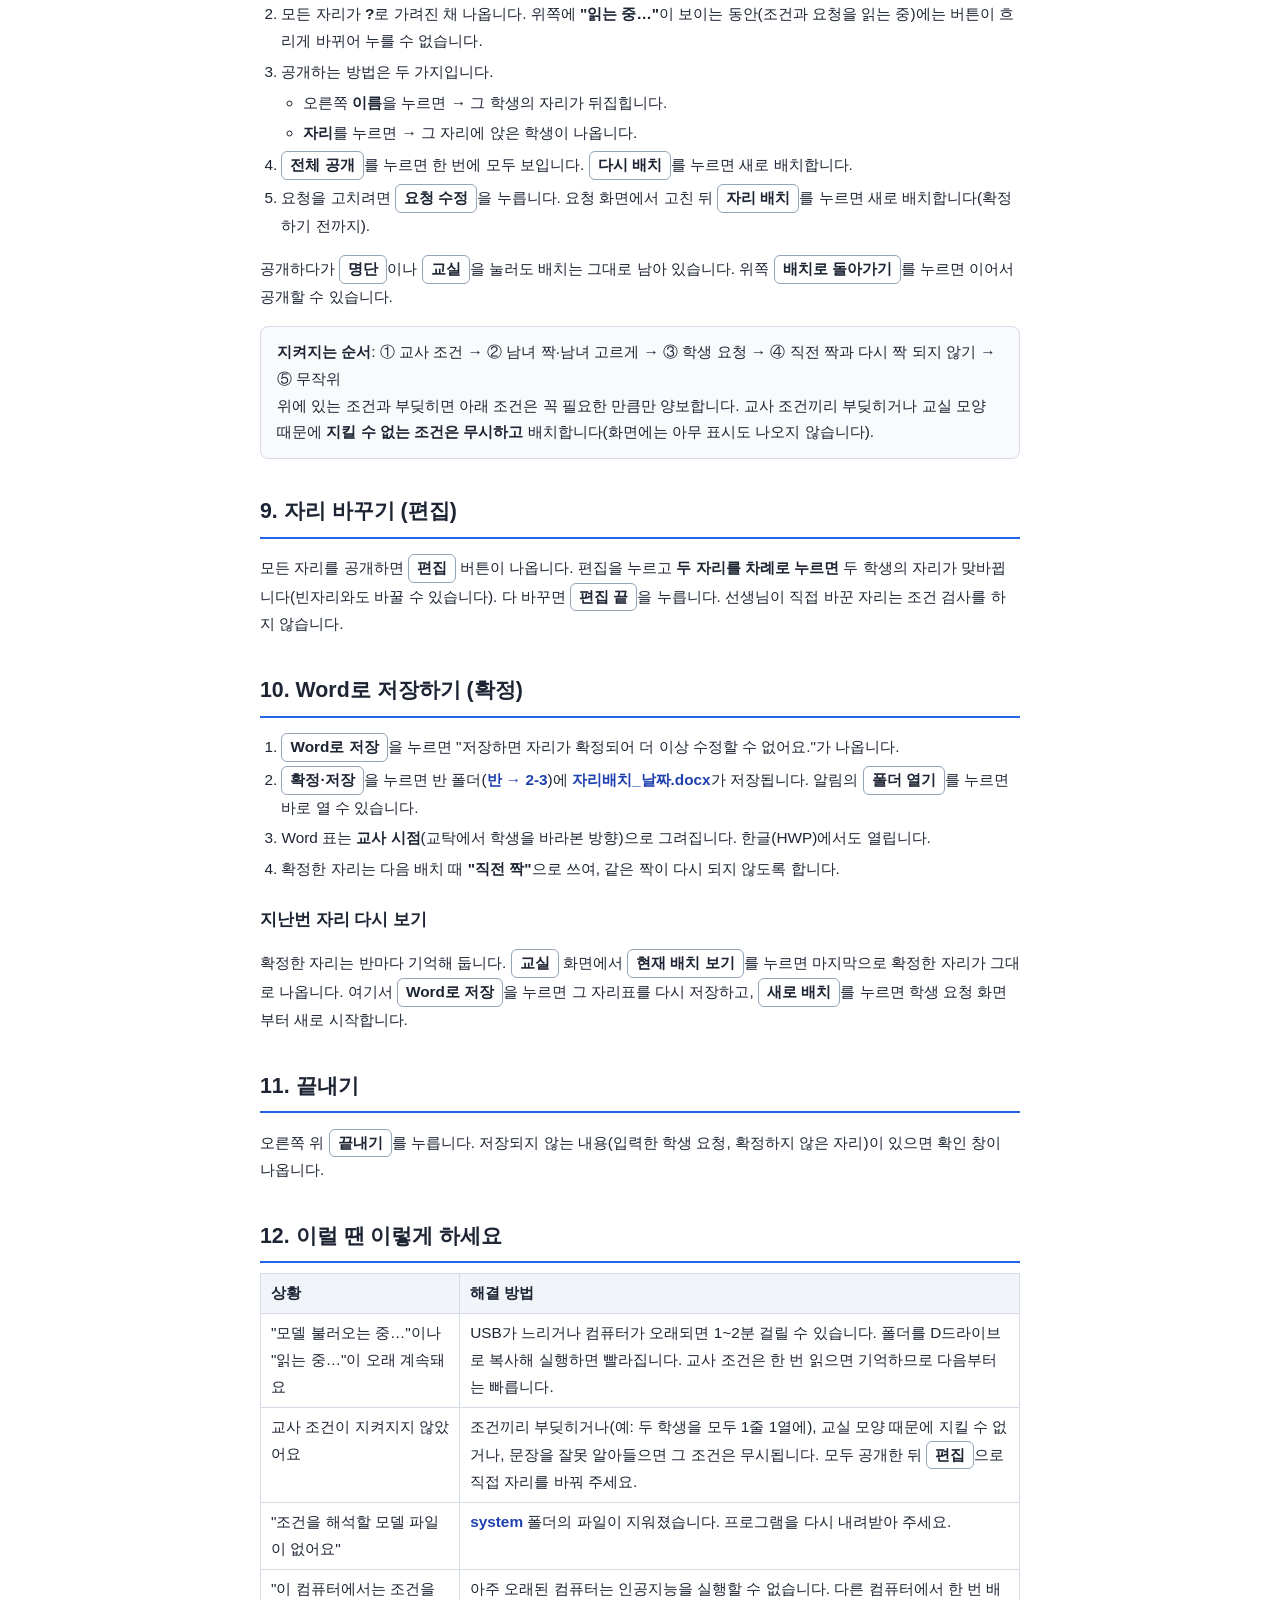
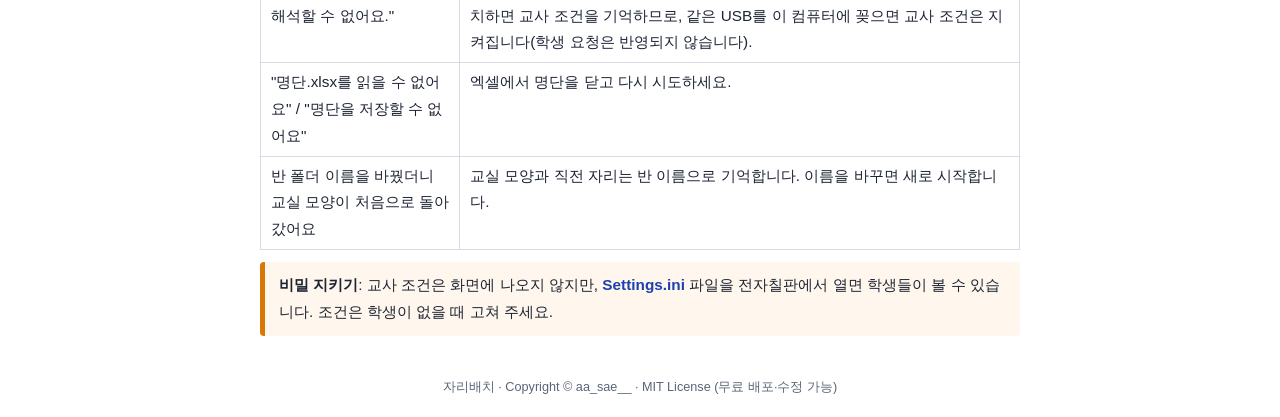
==== commit 533a5088: "남녀 자리 표시를 글씨 대신 연한 파랑·분홍 배경으로 Co-Authored-By: Claude Opus 5.5 <noreply@anthropic.com>" ====
--- a/docs/manual/사용설명서.html
+++ b/docs/manual/사용설명서.html
@@ -174,7 +174,7 @@
   </li>
   <li><span class="btn">성별</span>: 짝은 <span class="btn">무관</span> / <span class="btn">남녀 짝</span>, 모둠은 <span class="btn">무관</span> / <span class="btn">남녀 고르게</span>. (단독에는 없습니다)
     <ul>
-      <li><b>남녀 짝</b>이면 자리마다 <b>남/여</b>가 표시됩니다. 열마다 남·여가 번갈아 오고, 짝이 없는 마지막 열은 줄마다 번갈아 옵니다. <span class="btn">남녀 자리 바꾸기</span>를 누르면 남·여 자리가 서로 바뀝니다.</li>
+      <li><b>남녀 짝</b>이면 남학생 자리는 <b>연한 파란색</b>, 여학생 자리는 <b>연한 분홍색</b>으로 표시됩니다. 열마다 남·여가 번갈아 오고, 짝이 없는 마지막 열은 줄마다 번갈아 옵니다. <span class="btn">남녀 자리 바꾸기</span>를 누르면 남·여 자리가 서로 바뀝니다.</li>
       <li>남녀 수가 다르면 남는 학생은 다른 성별 자리에 앉습니다.</li>
     </ul>
   </li>
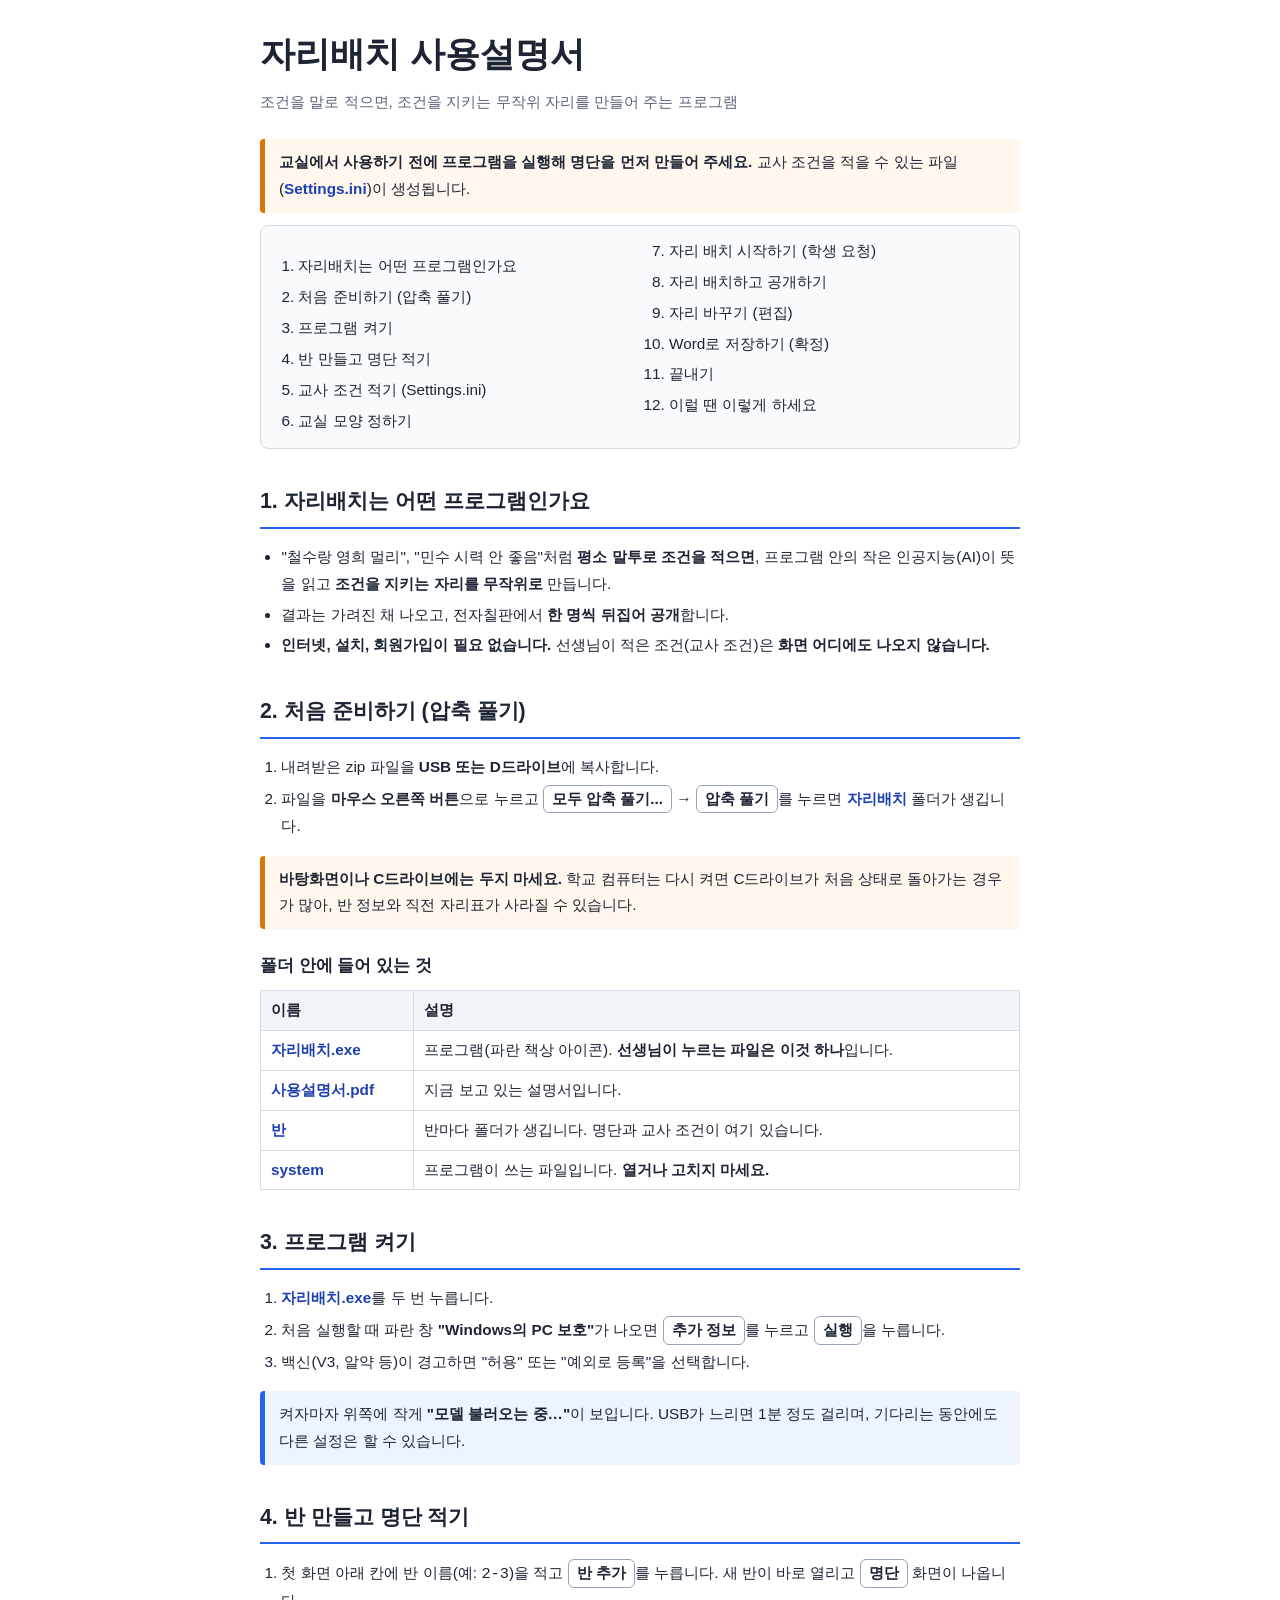
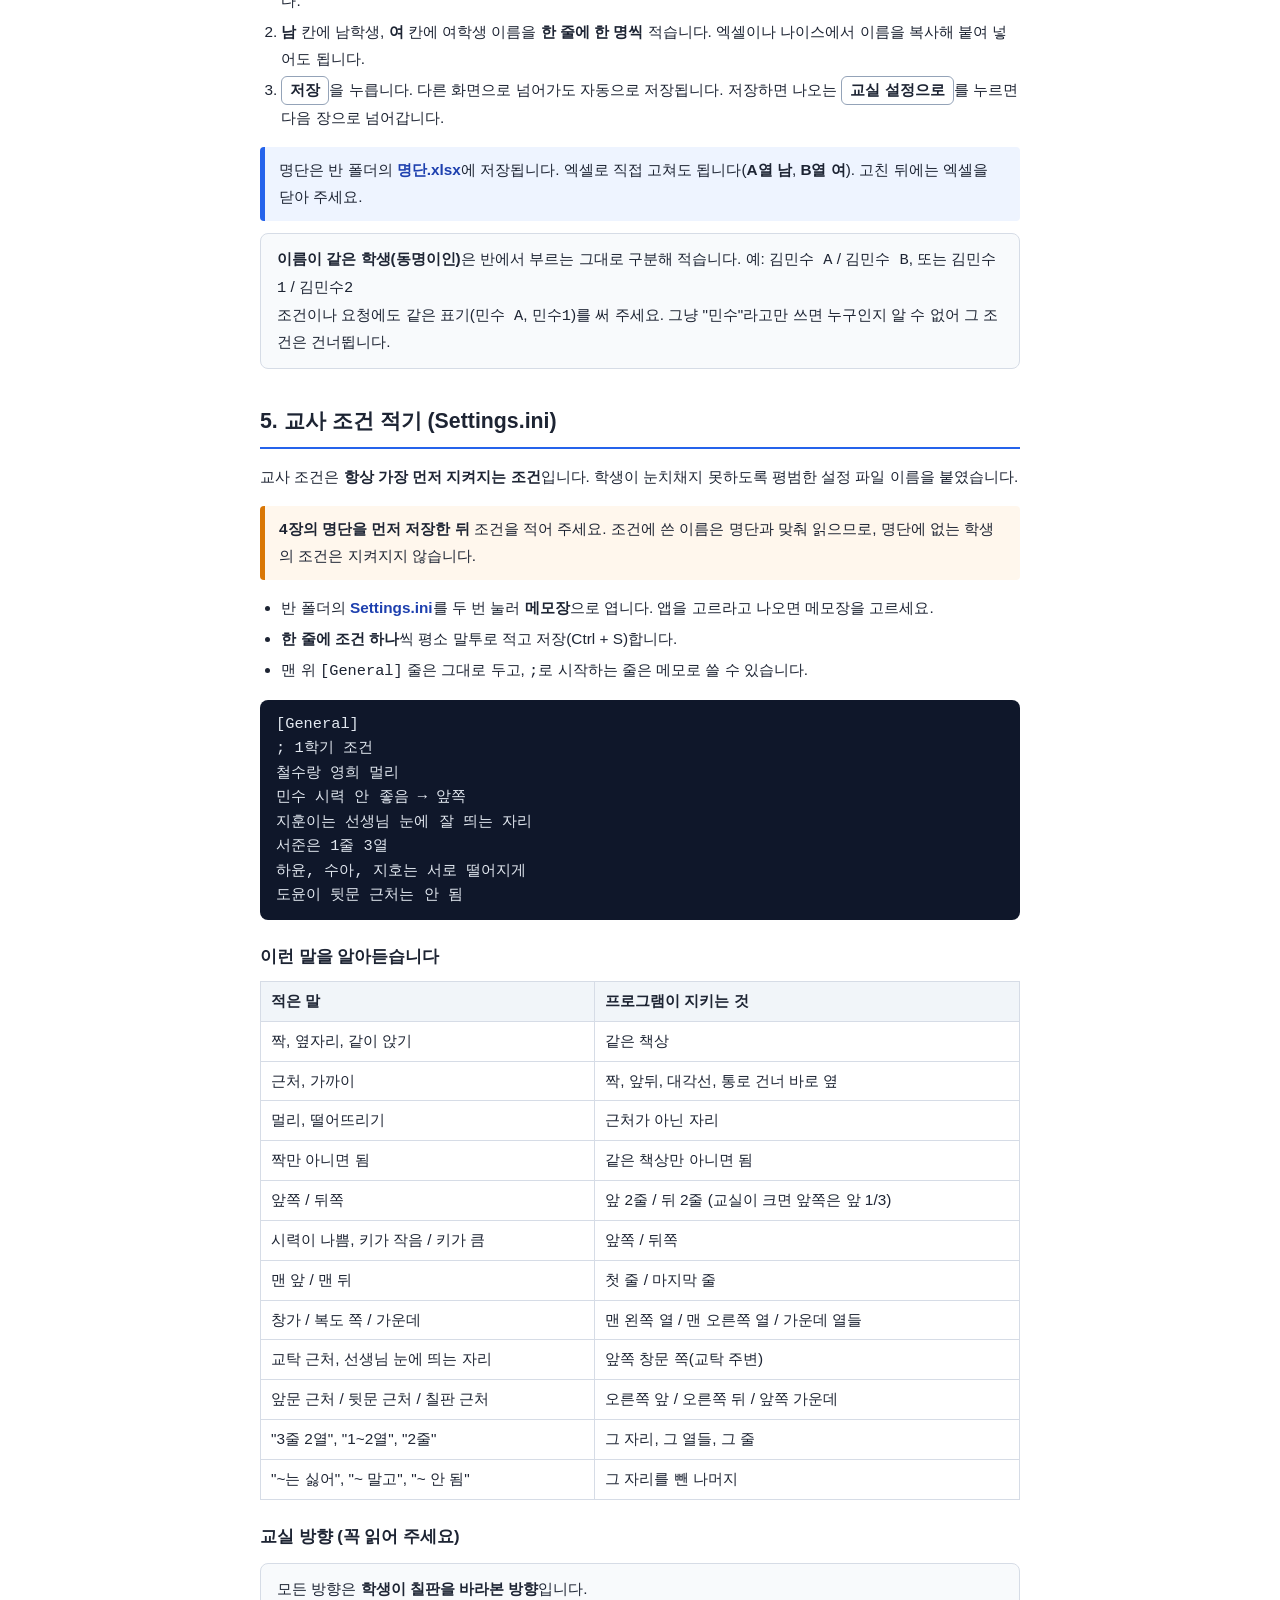
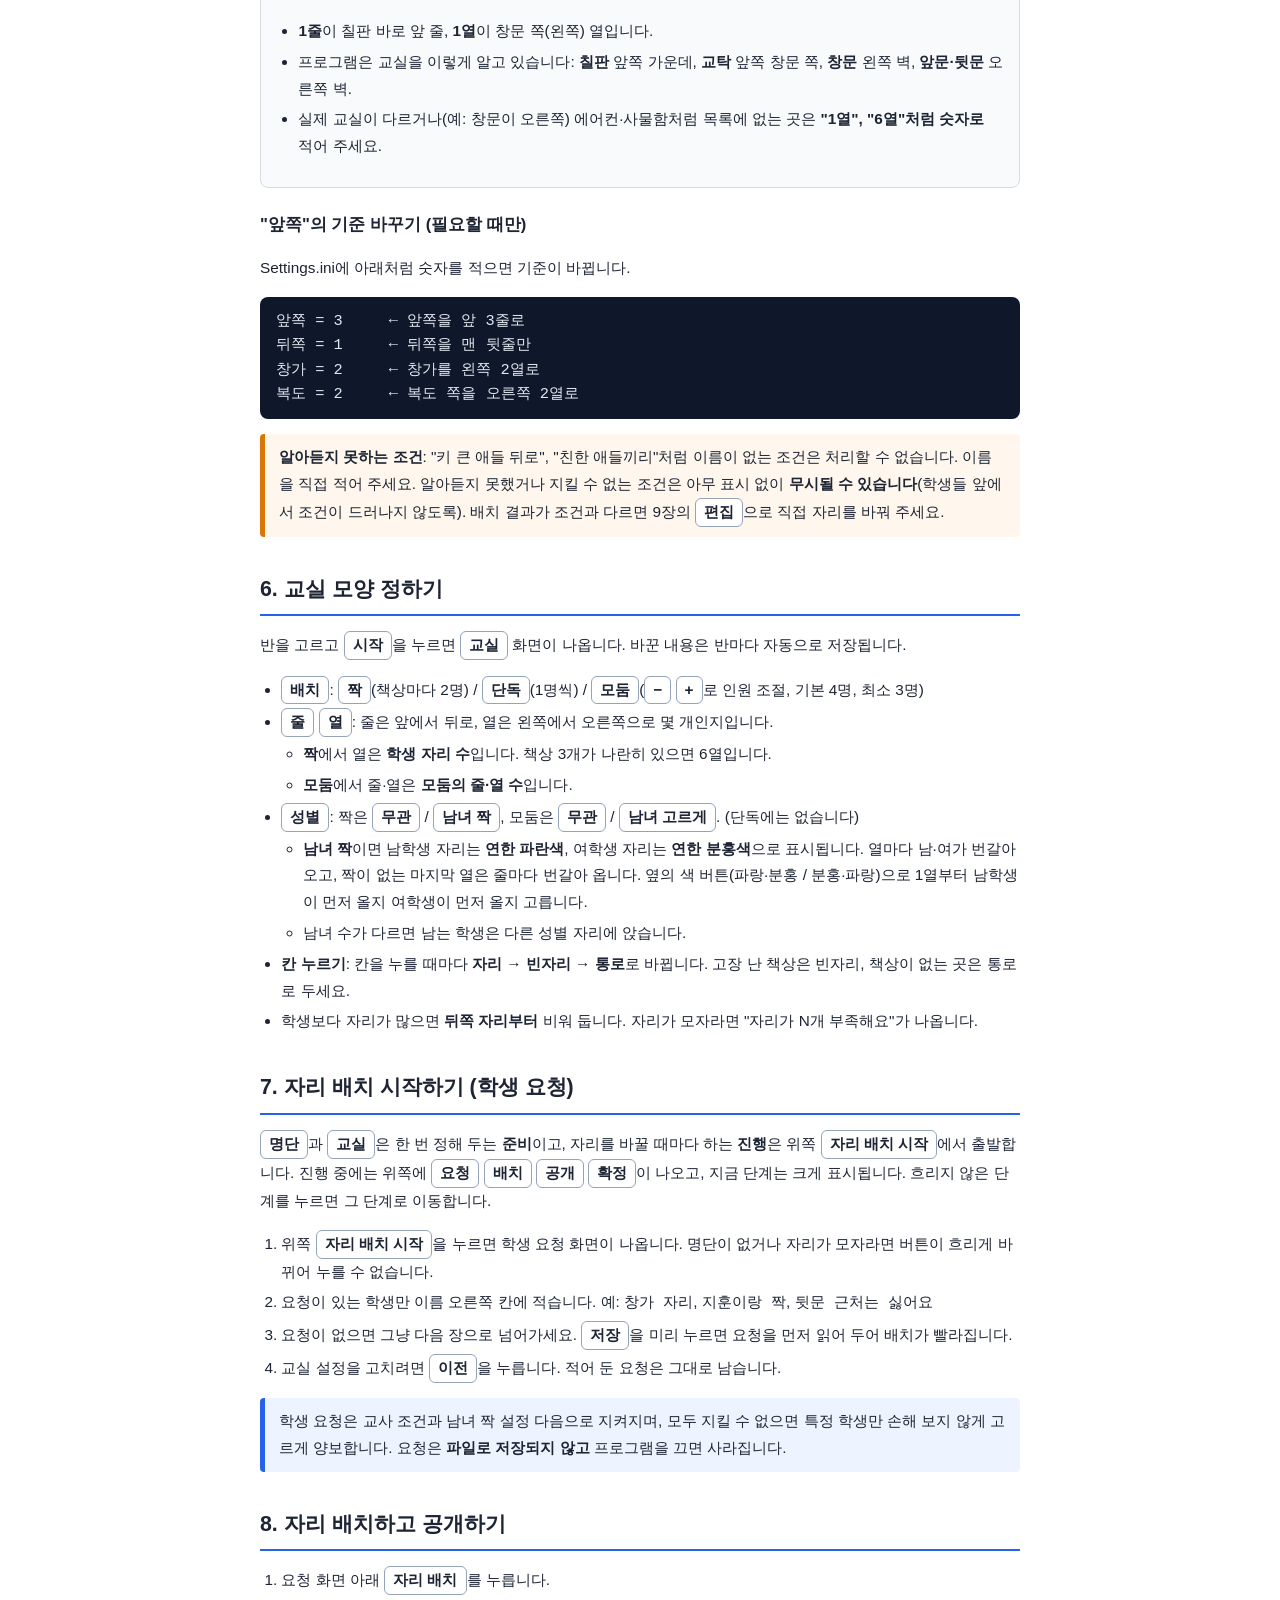
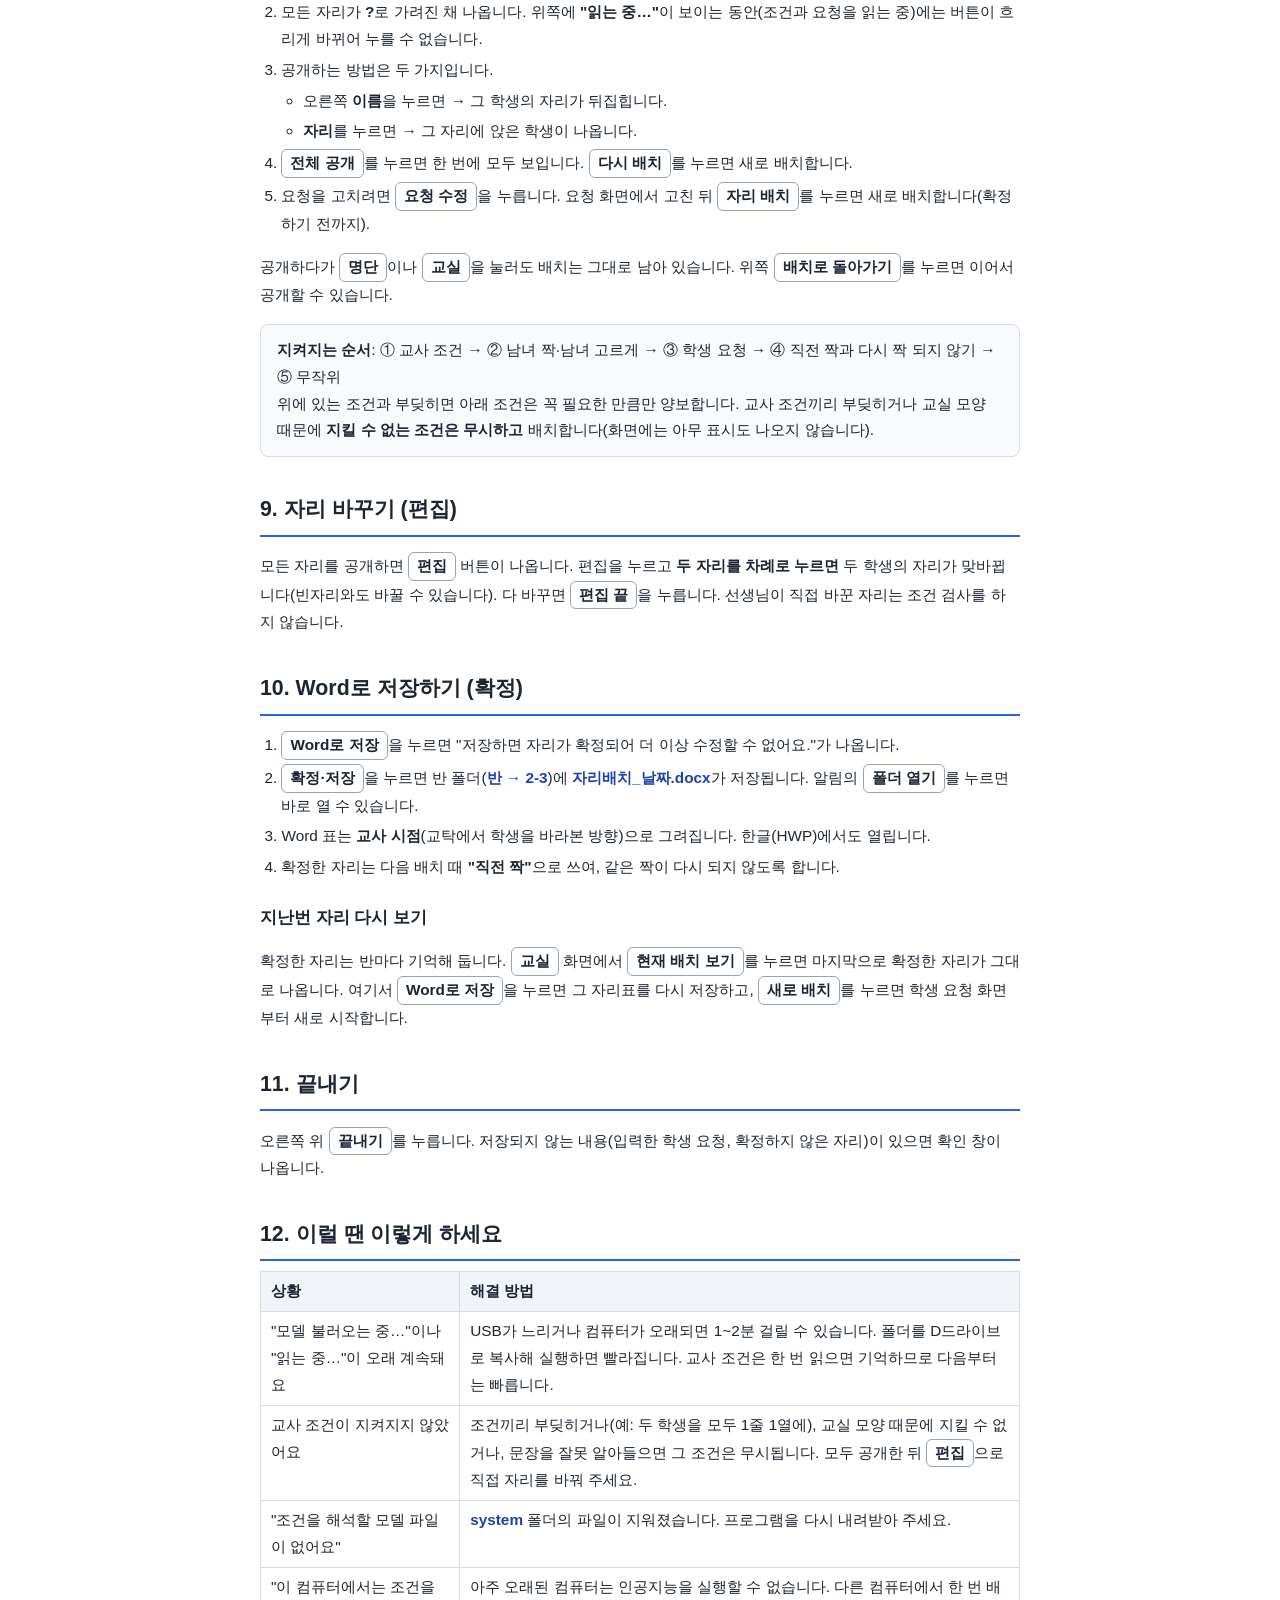
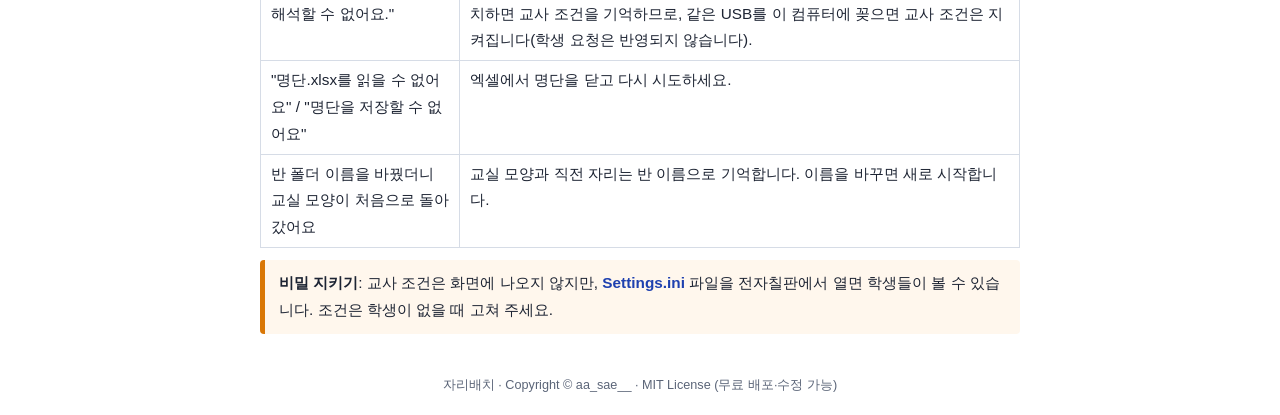
==== commit 65a6482e: "남녀 순서 토글: 글씨 없이 색 칩 [파랑·분홍]/[분홍·파랑] - [남녀 자리 바꾸기] 버튼 대신 1열부터 남/여 중 누가 먼저인지 고르는 토글. - 선택된 칸은 진한 색 대신 " ====
--- a/docs/manual/사용설명서.html
+++ b/docs/manual/사용설명서.html
@@ -174,7 +174,7 @@
   </li>
   <li><span class="btn">성별</span>: 짝은 <span class="btn">무관</span> / <span class="btn">남녀 짝</span>, 모둠은 <span class="btn">무관</span> / <span class="btn">남녀 고르게</span>. (단독에는 없습니다)
     <ul>
-      <li><b>남녀 짝</b>이면 남학생 자리는 <b>연한 파란색</b>, 여학생 자리는 <b>연한 분홍색</b>으로 표시됩니다. 열마다 남·여가 번갈아 오고, 짝이 없는 마지막 열은 줄마다 번갈아 옵니다. <span class="btn">남녀 자리 바꾸기</span>를 누르면 남·여 자리가 서로 바뀝니다.</li>
+      <li><b>남녀 짝</b>이면 남학생 자리는 <b>연한 파란색</b>, 여학생 자리는 <b>연한 분홍색</b>으로 표시됩니다. 열마다 남·여가 번갈아 오고, 짝이 없는 마지막 열은 줄마다 번갈아 옵니다. 옆의 색 버튼(파랑·분홍 / 분홍·파랑)으로 1열부터 남학생이 먼저 올지 여학생이 먼저 올지 고릅니다.</li>
       <li>남녀 수가 다르면 남는 학생은 다른 성별 자리에 앉습니다.</li>
     </ul>
   </li>
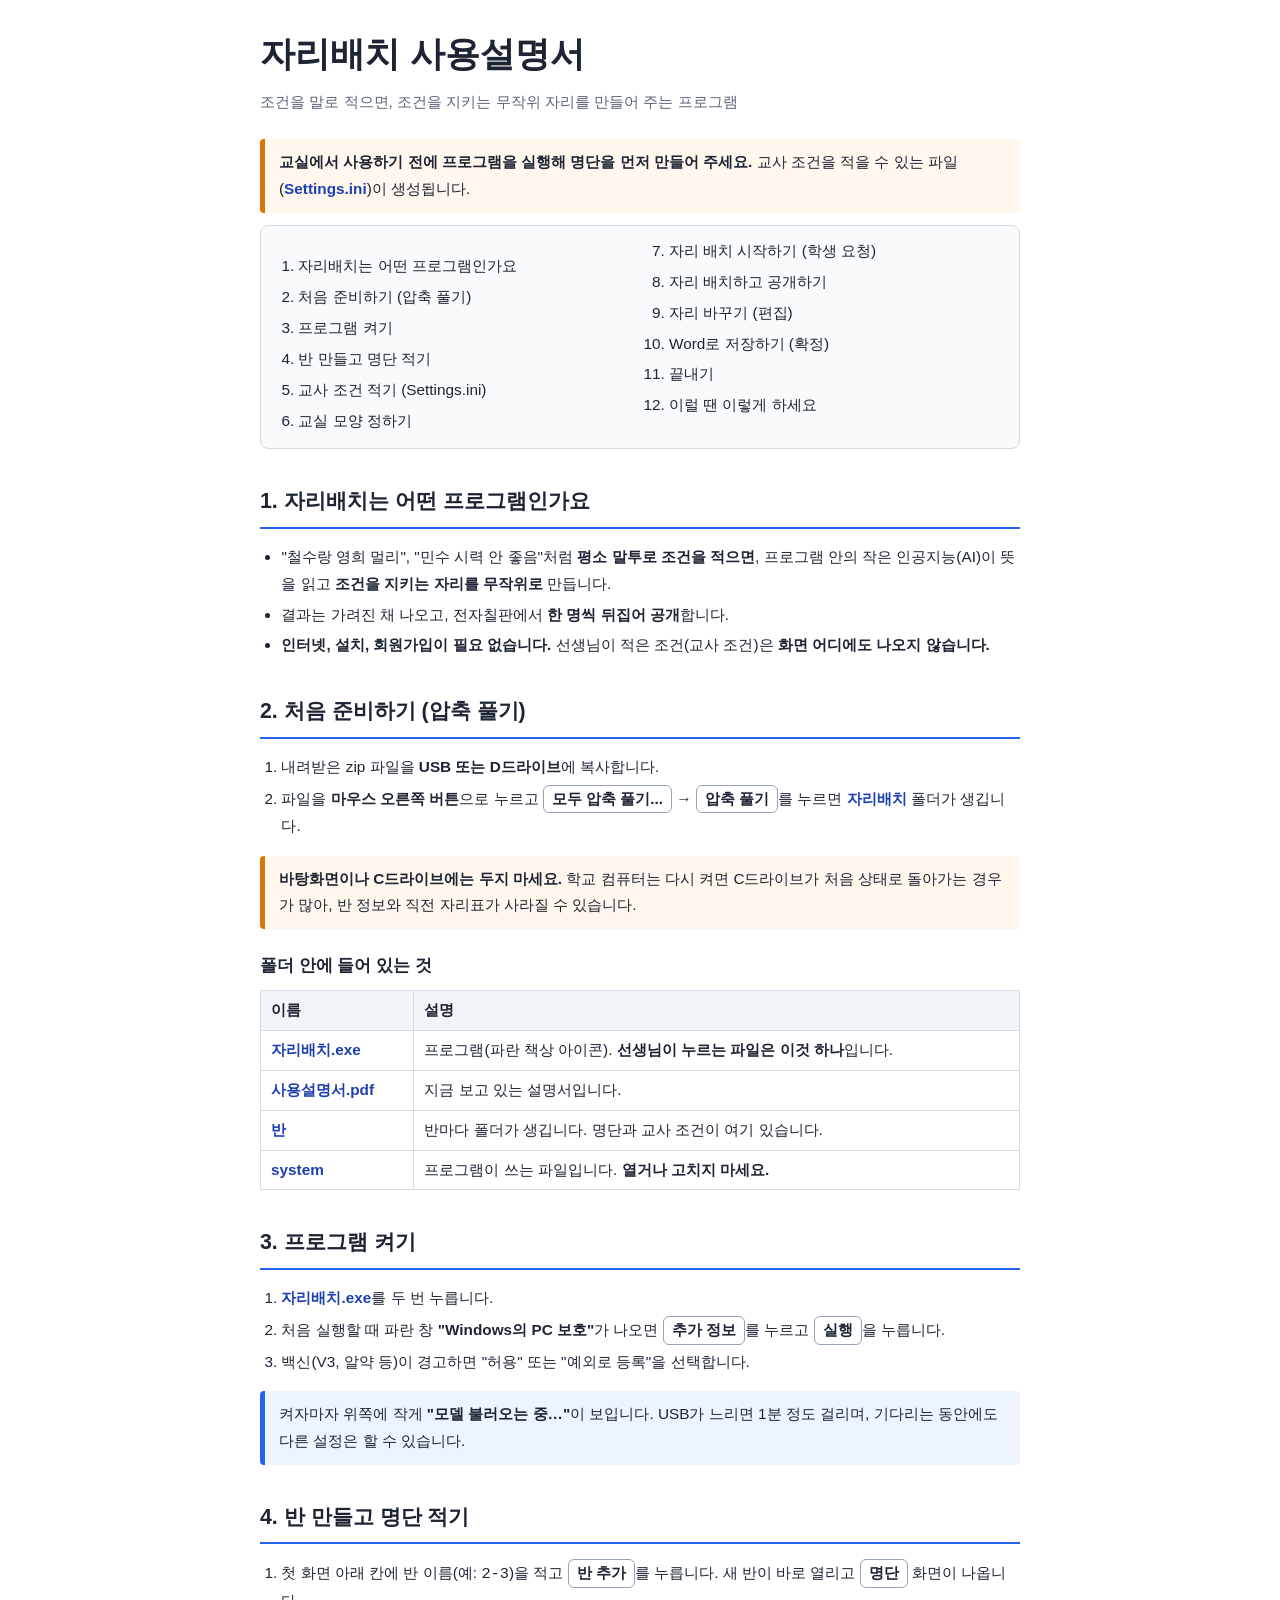
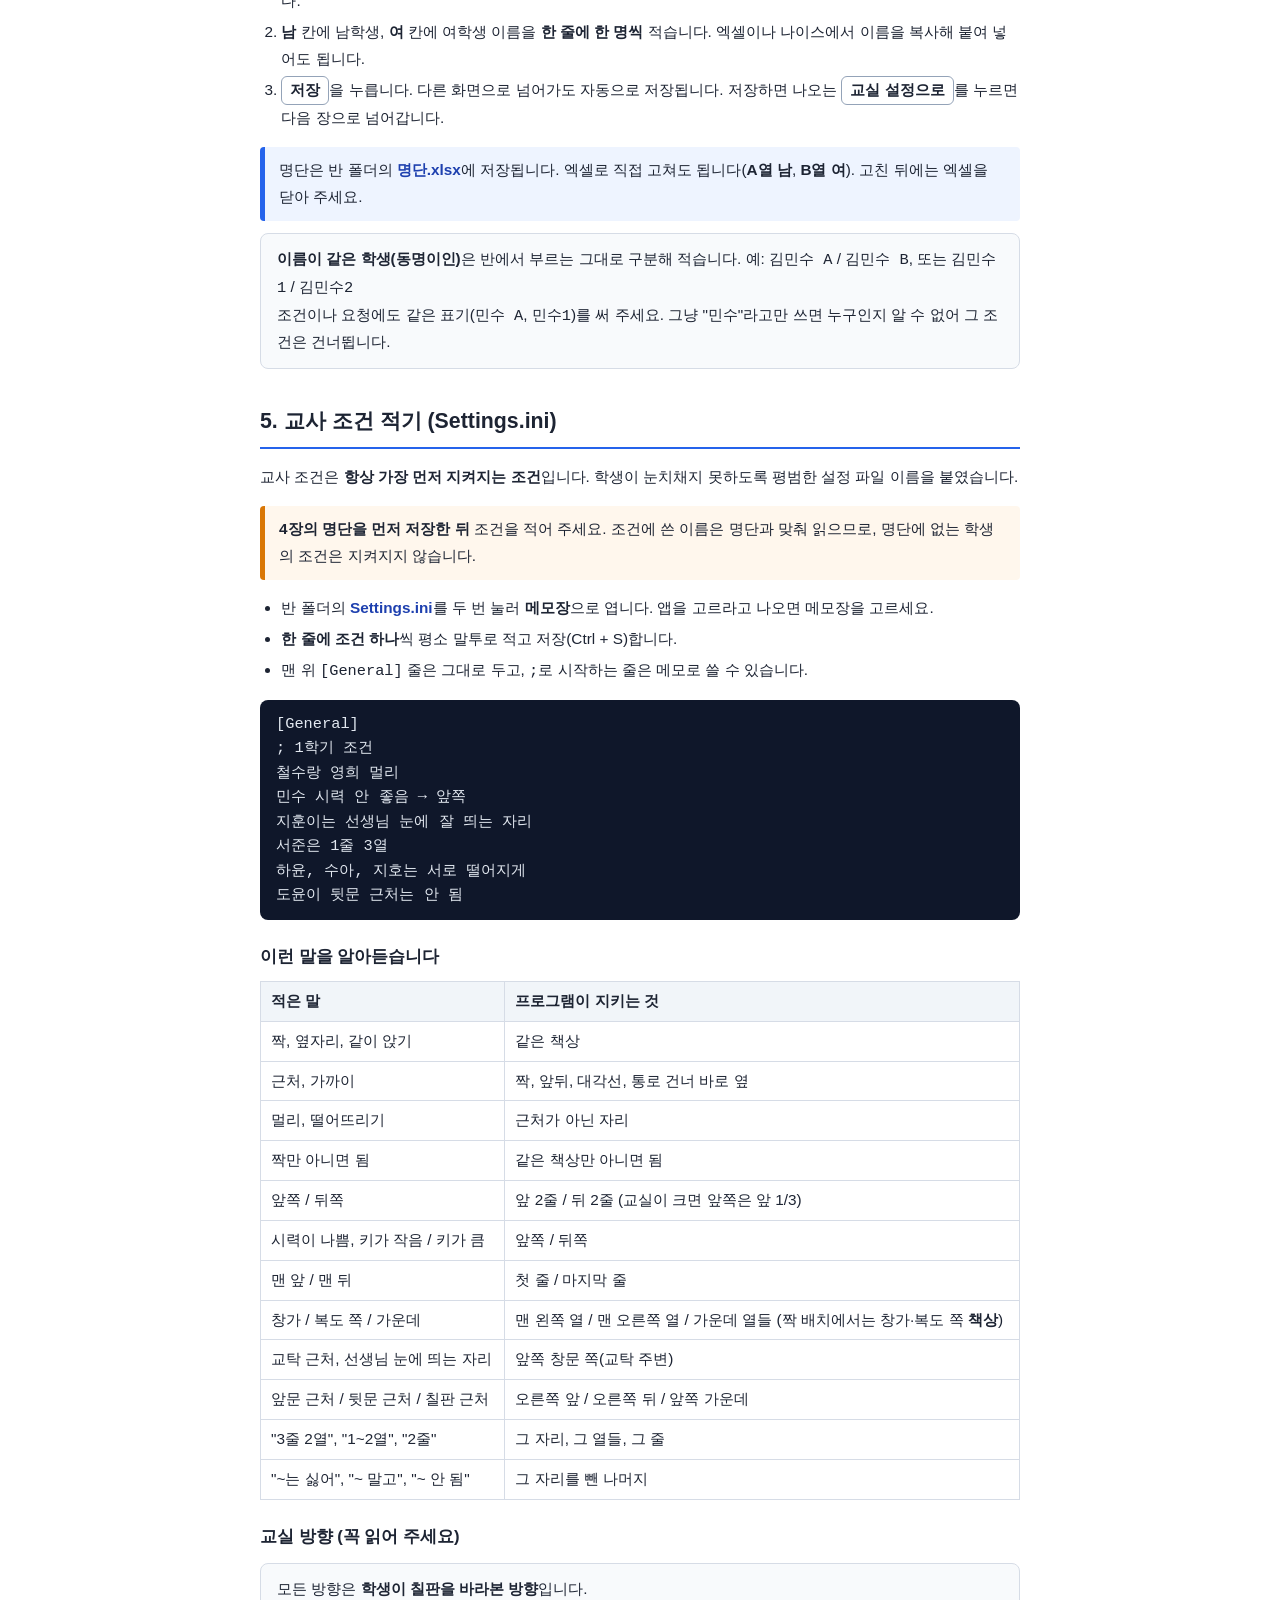
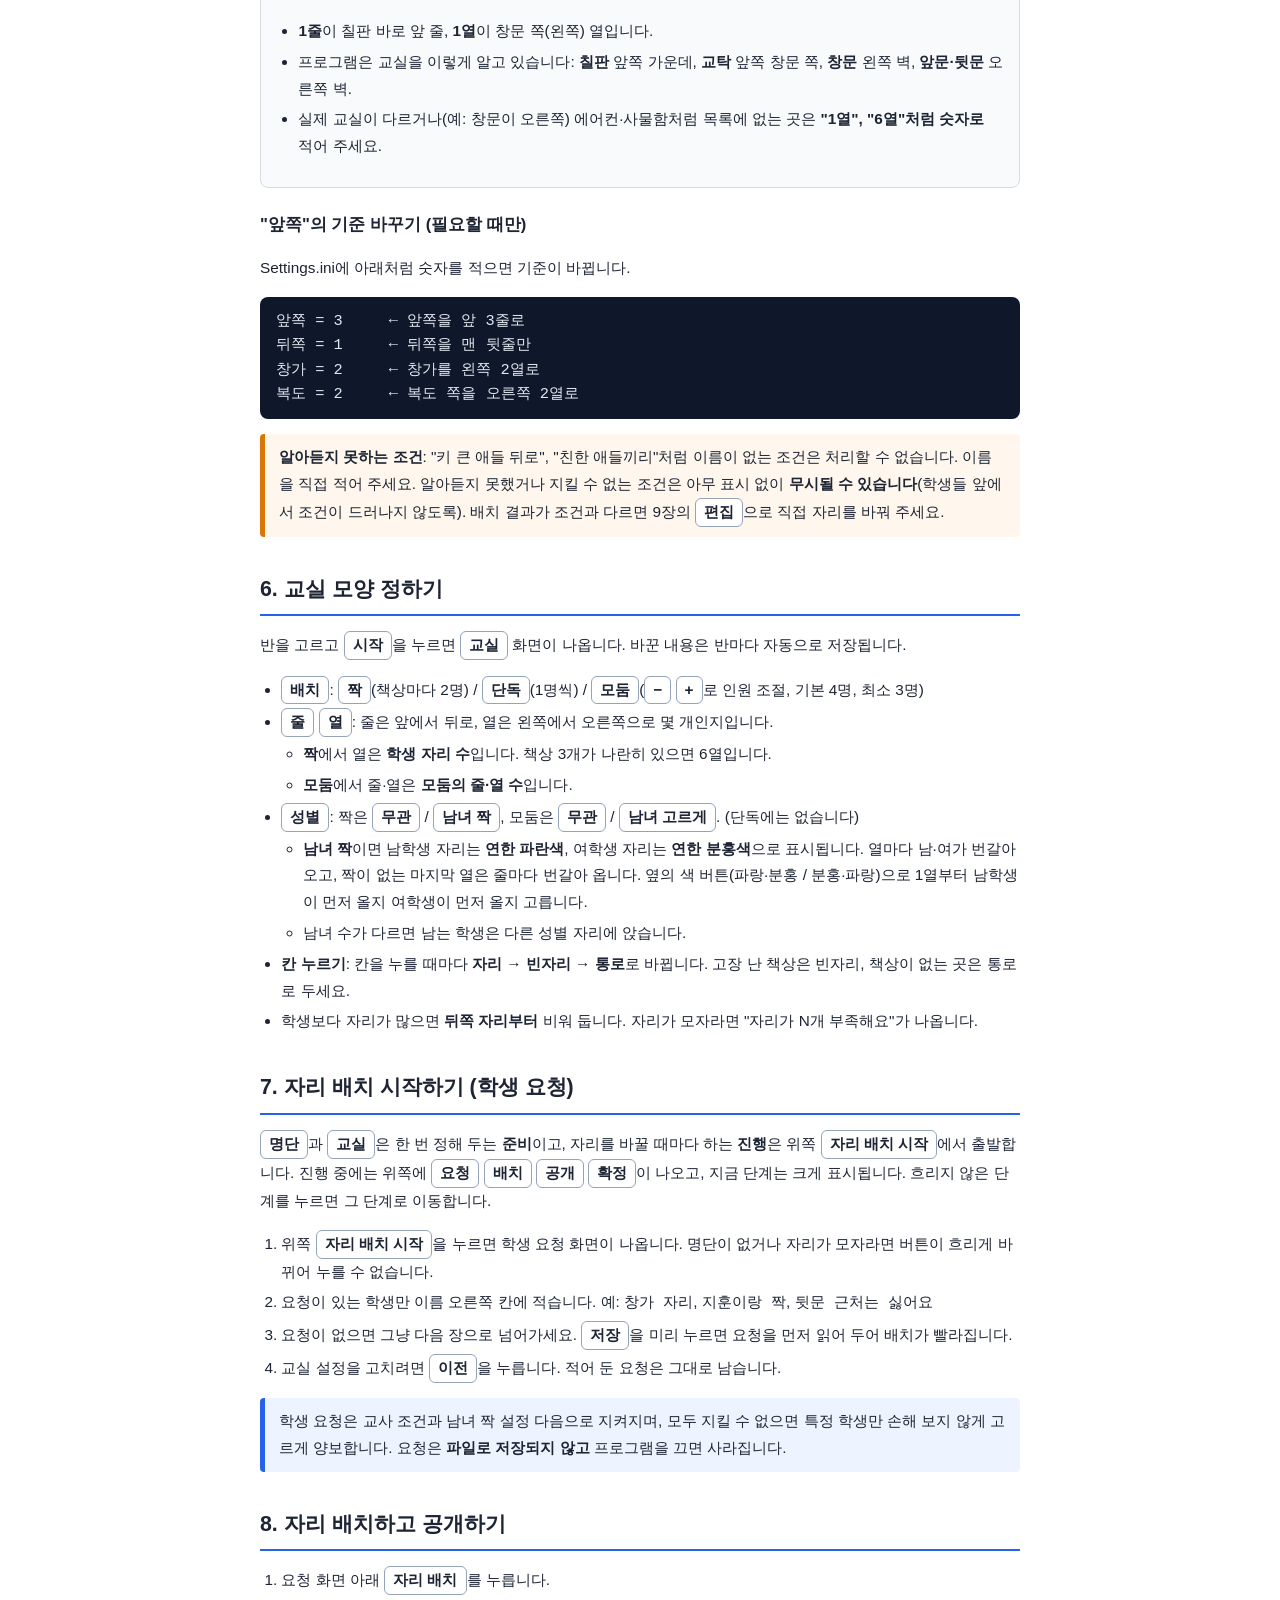
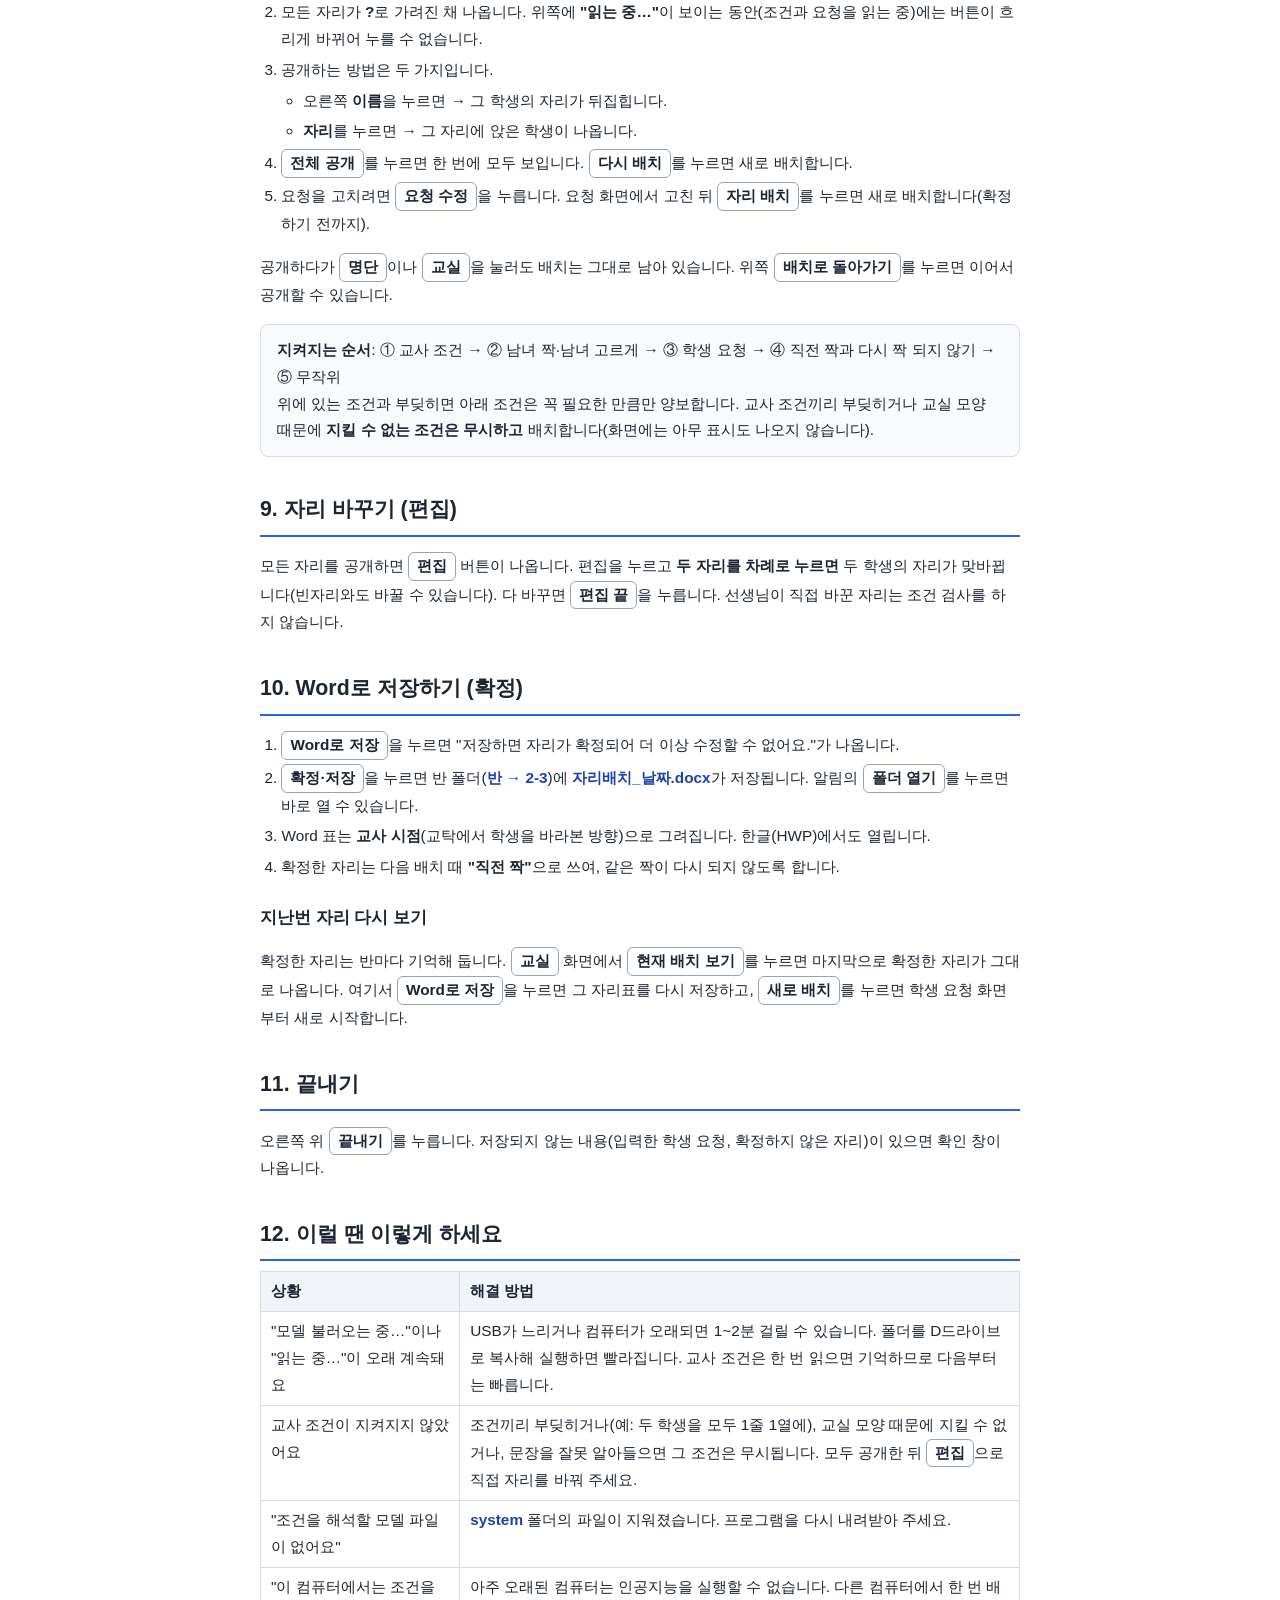
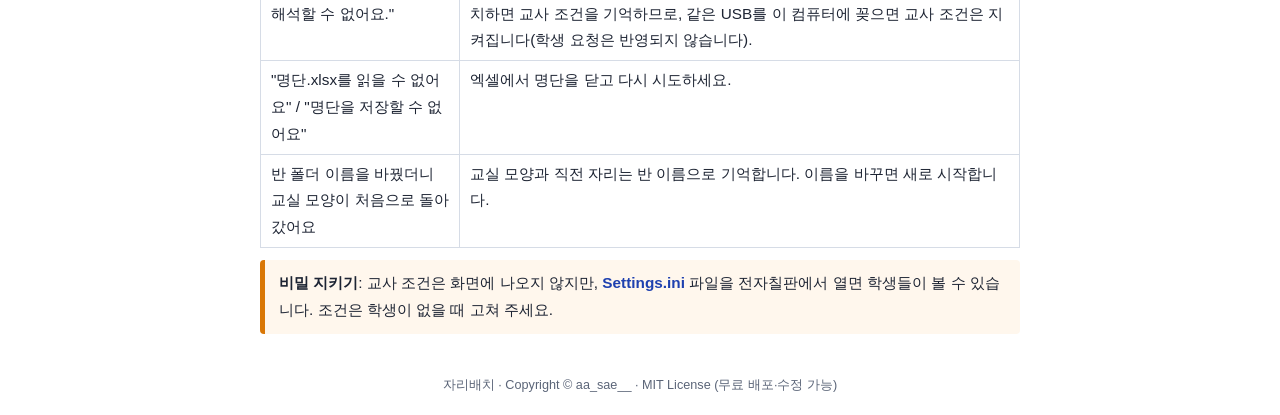
==== commit f3b9ab74: "짝 배치의 창가·복도를 책상 단위로, 맨 뒤 요청 짝 확인 테스트 - 짝 배치에서 창가 = 1~2열 책상, 복도 = 마지막 책상(홀수 열이면 혼자인 마지막 열).   남녀 짝에서 " ====
--- a/docs/manual/사용설명서.html
+++ b/docs/manual/사용설명서.html
@@ -132,7 +132,7 @@
   <tr><td>앞쪽 / 뒤쪽</td><td>앞 2줄 / 뒤 2줄 (교실이 크면 앞쪽은 앞 1/3)</td></tr>
   <tr><td>시력이 나쁨, 키가 작음 / 키가 큼</td><td>앞쪽 / 뒤쪽</td></tr>
   <tr><td>맨 앞 / 맨 뒤</td><td>첫 줄 / 마지막 줄</td></tr>
-  <tr><td>창가 / 복도 쪽 / 가운데</td><td>맨 왼쪽 열 / 맨 오른쪽 열 / 가운데 열들</td></tr>
+  <tr><td>창가 / 복도 쪽 / 가운데</td><td>맨 왼쪽 열 / 맨 오른쪽 열 / 가운데 열들 (짝 배치에서는 창가·복도 쪽 <b>책상</b>)</td></tr>
   <tr><td>교탁 근처, 선생님 눈에 띄는 자리</td><td>앞쪽 창문 쪽(교탁 주변)</td></tr>
   <tr><td>앞문 근처 / 뒷문 근처 / 칠판 근처</td><td>오른쪽 앞 / 오른쪽 뒤 / 앞쪽 가운데</td></tr>
   <tr><td>"3줄 2열", "1~2열", "2줄"</td><td>그 자리, 그 열들, 그 줄</td></tr>
